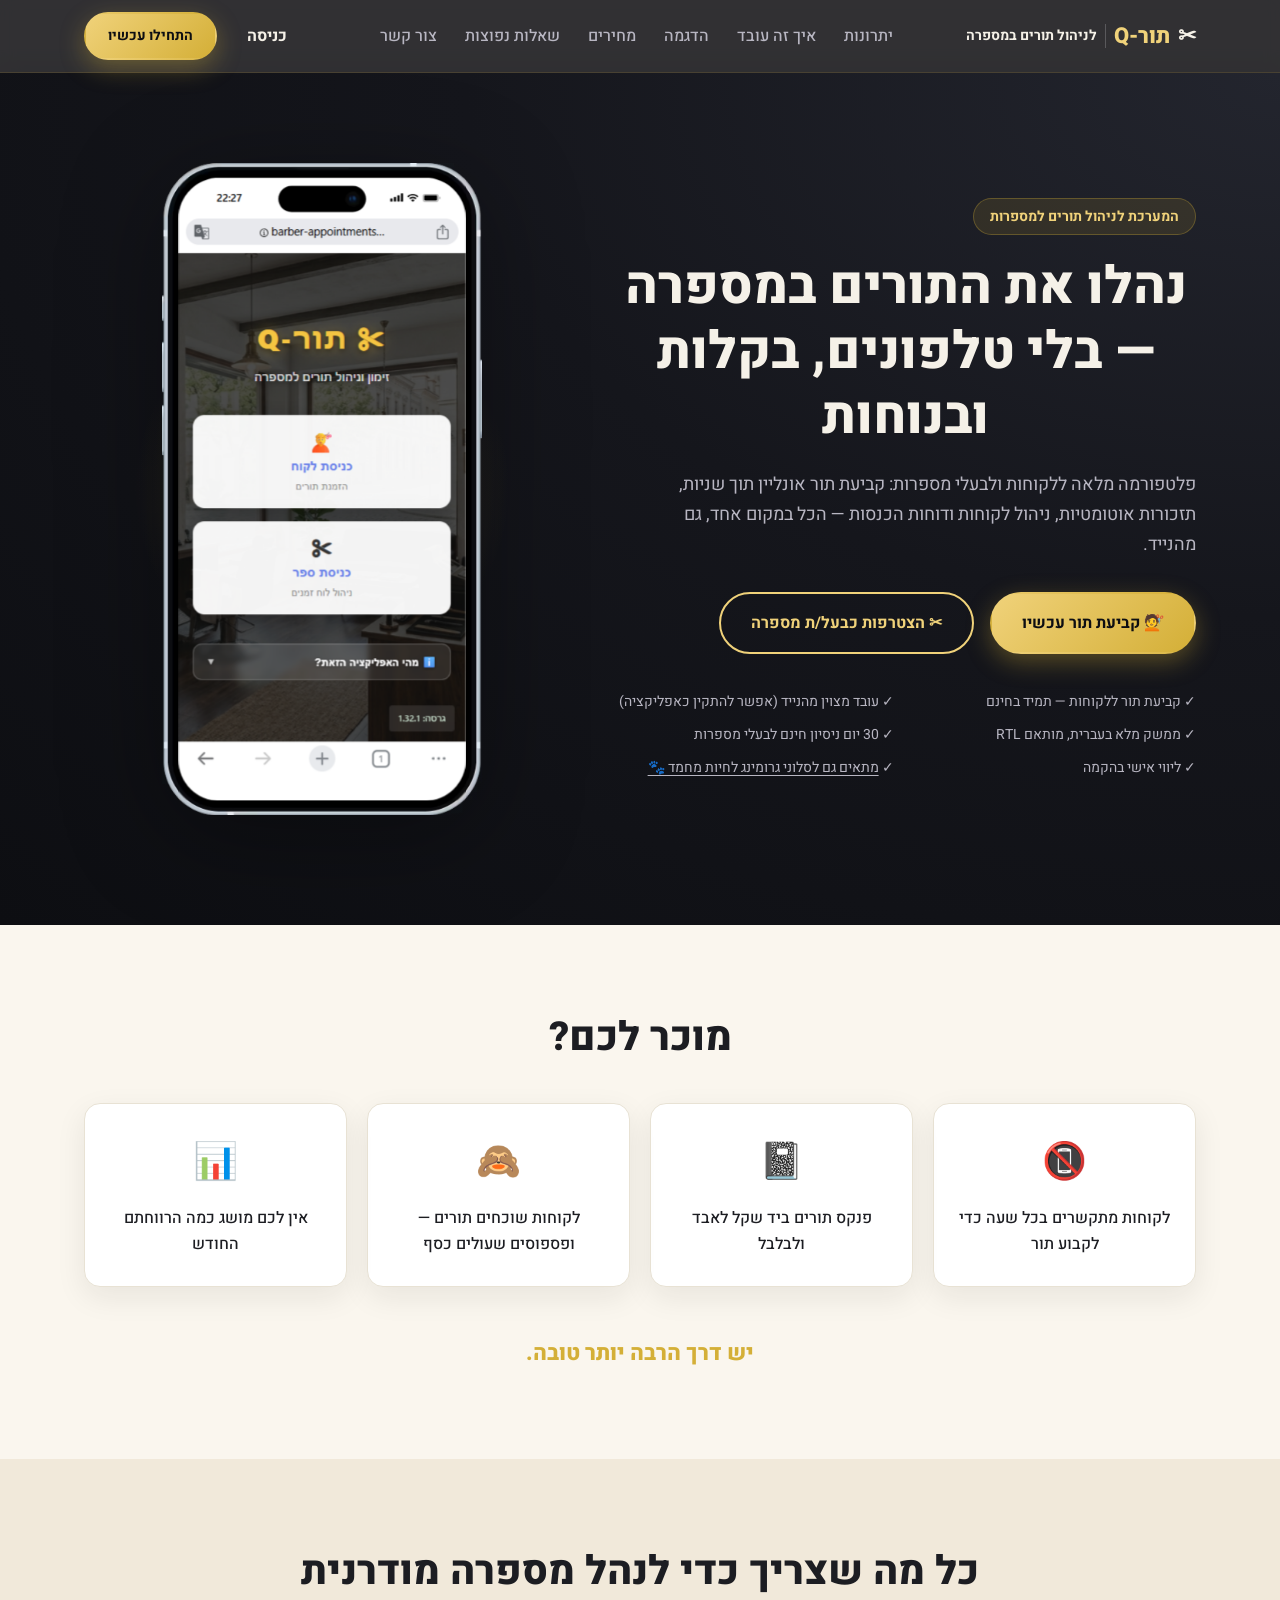
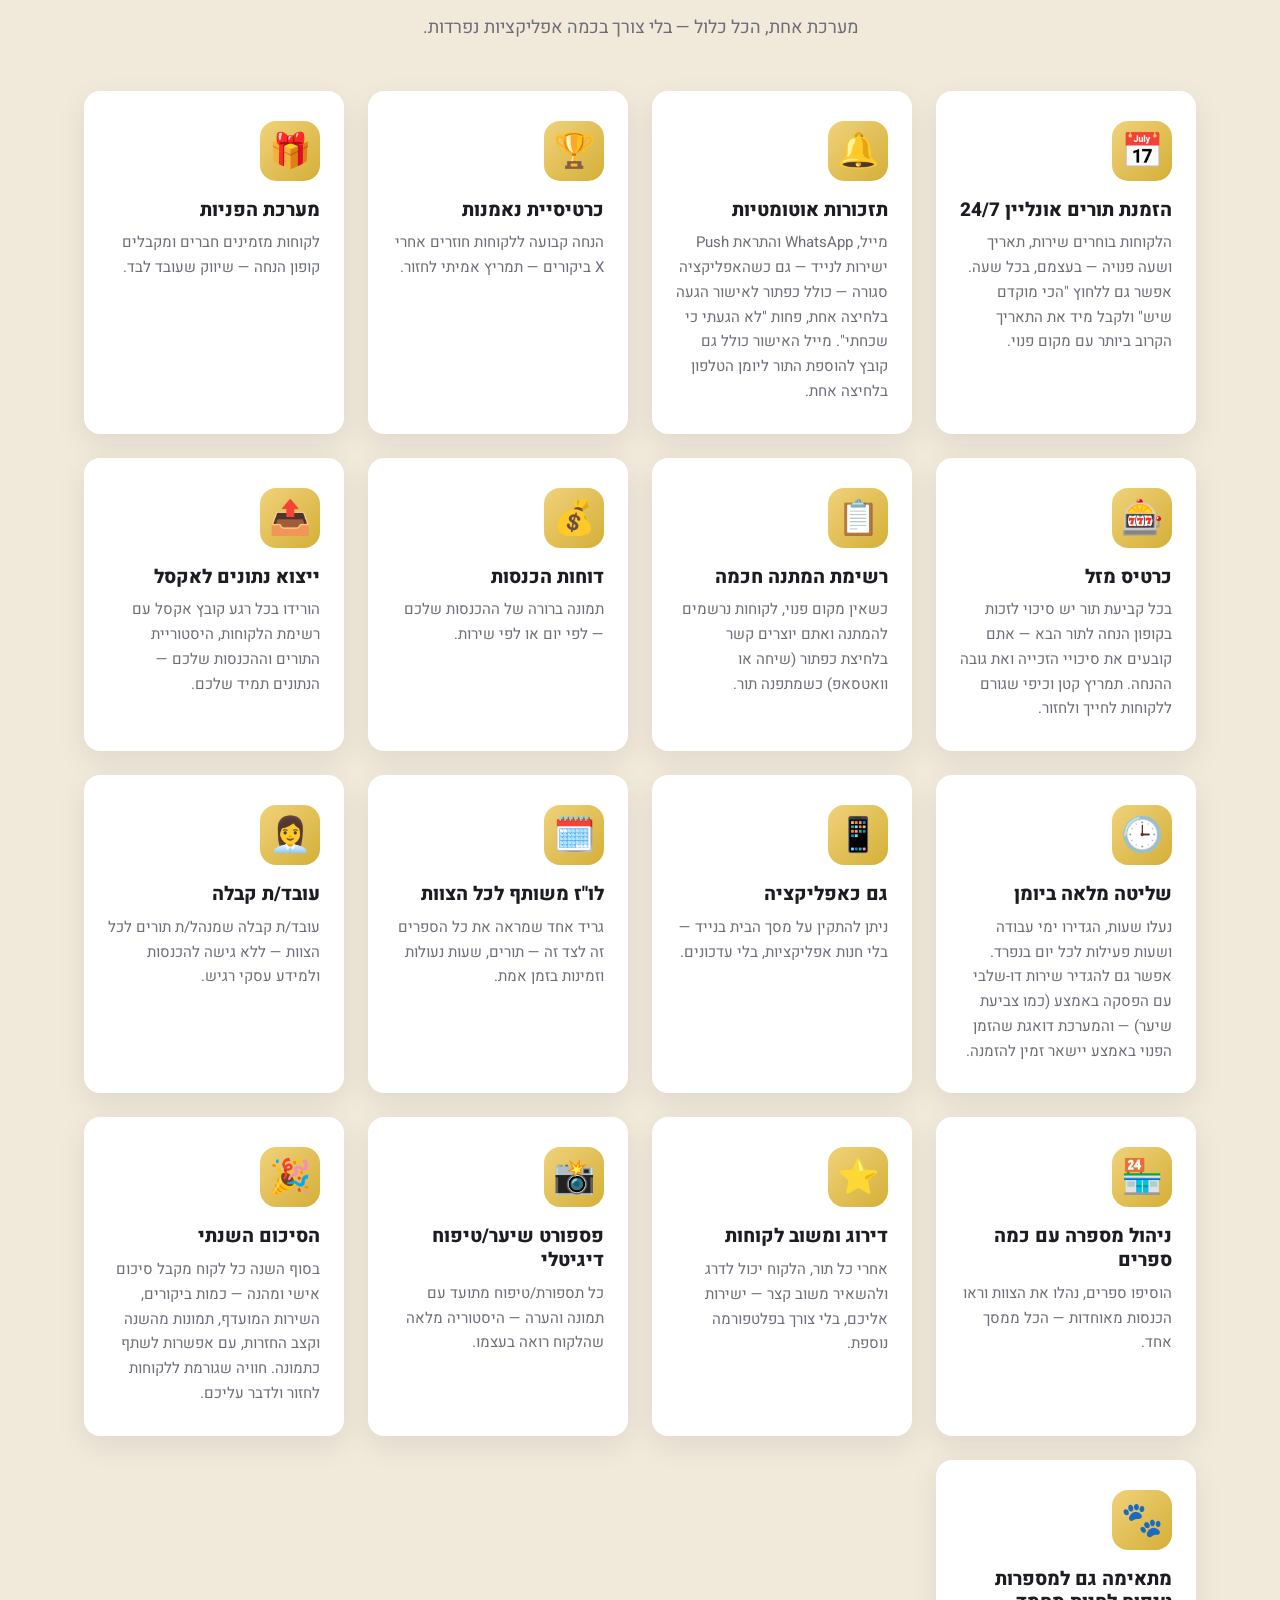
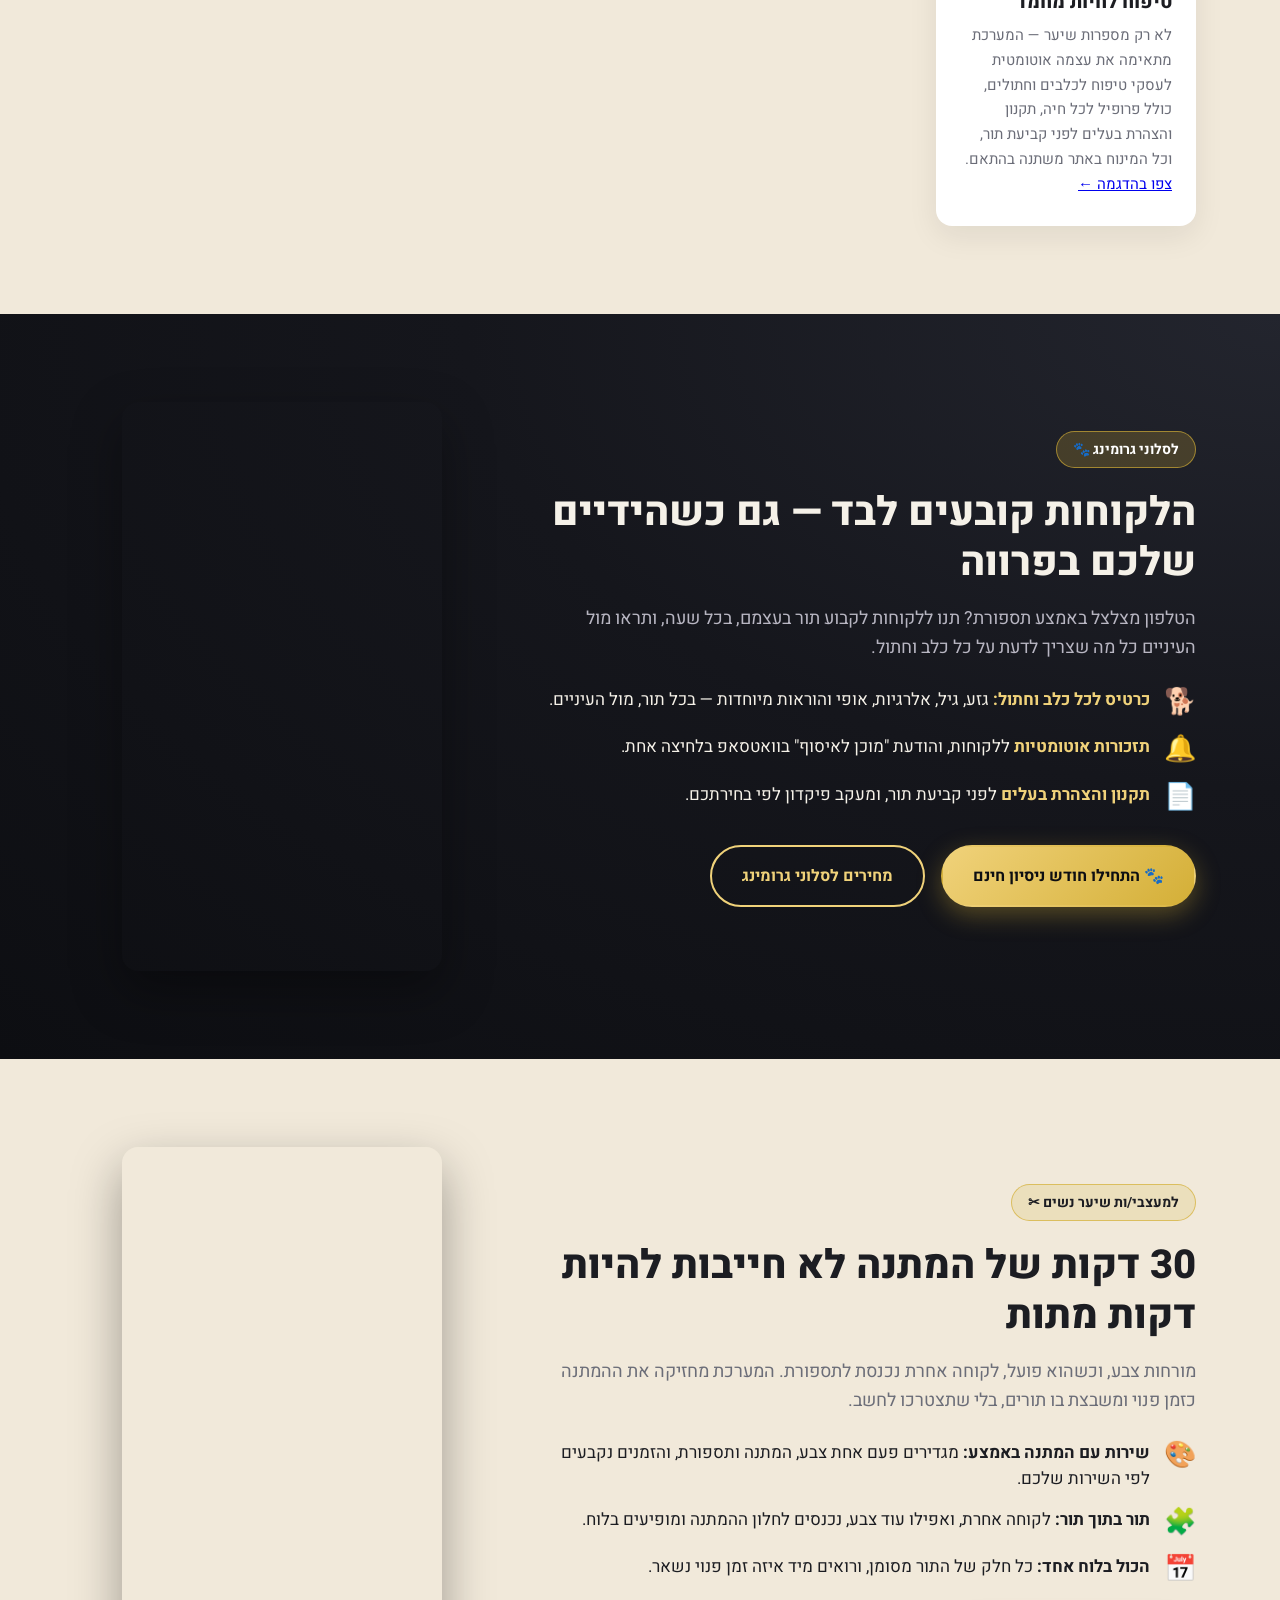
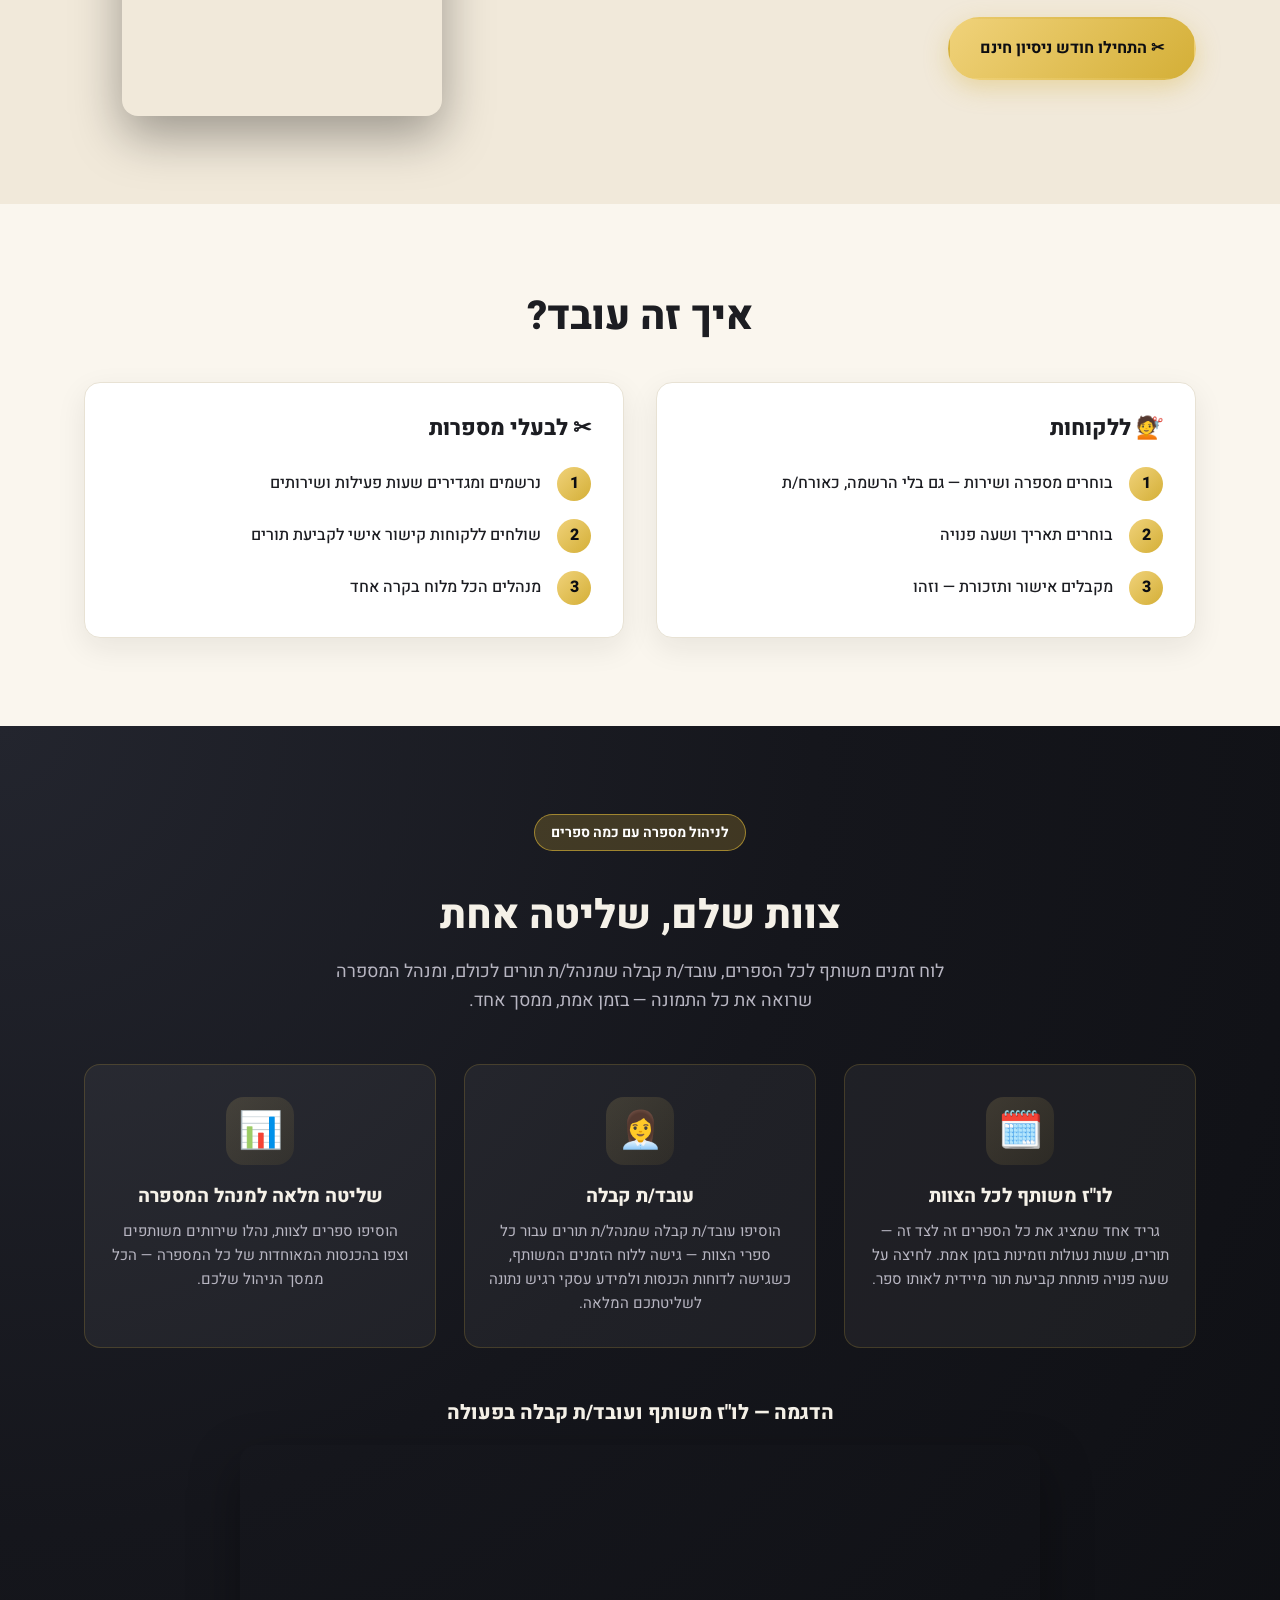
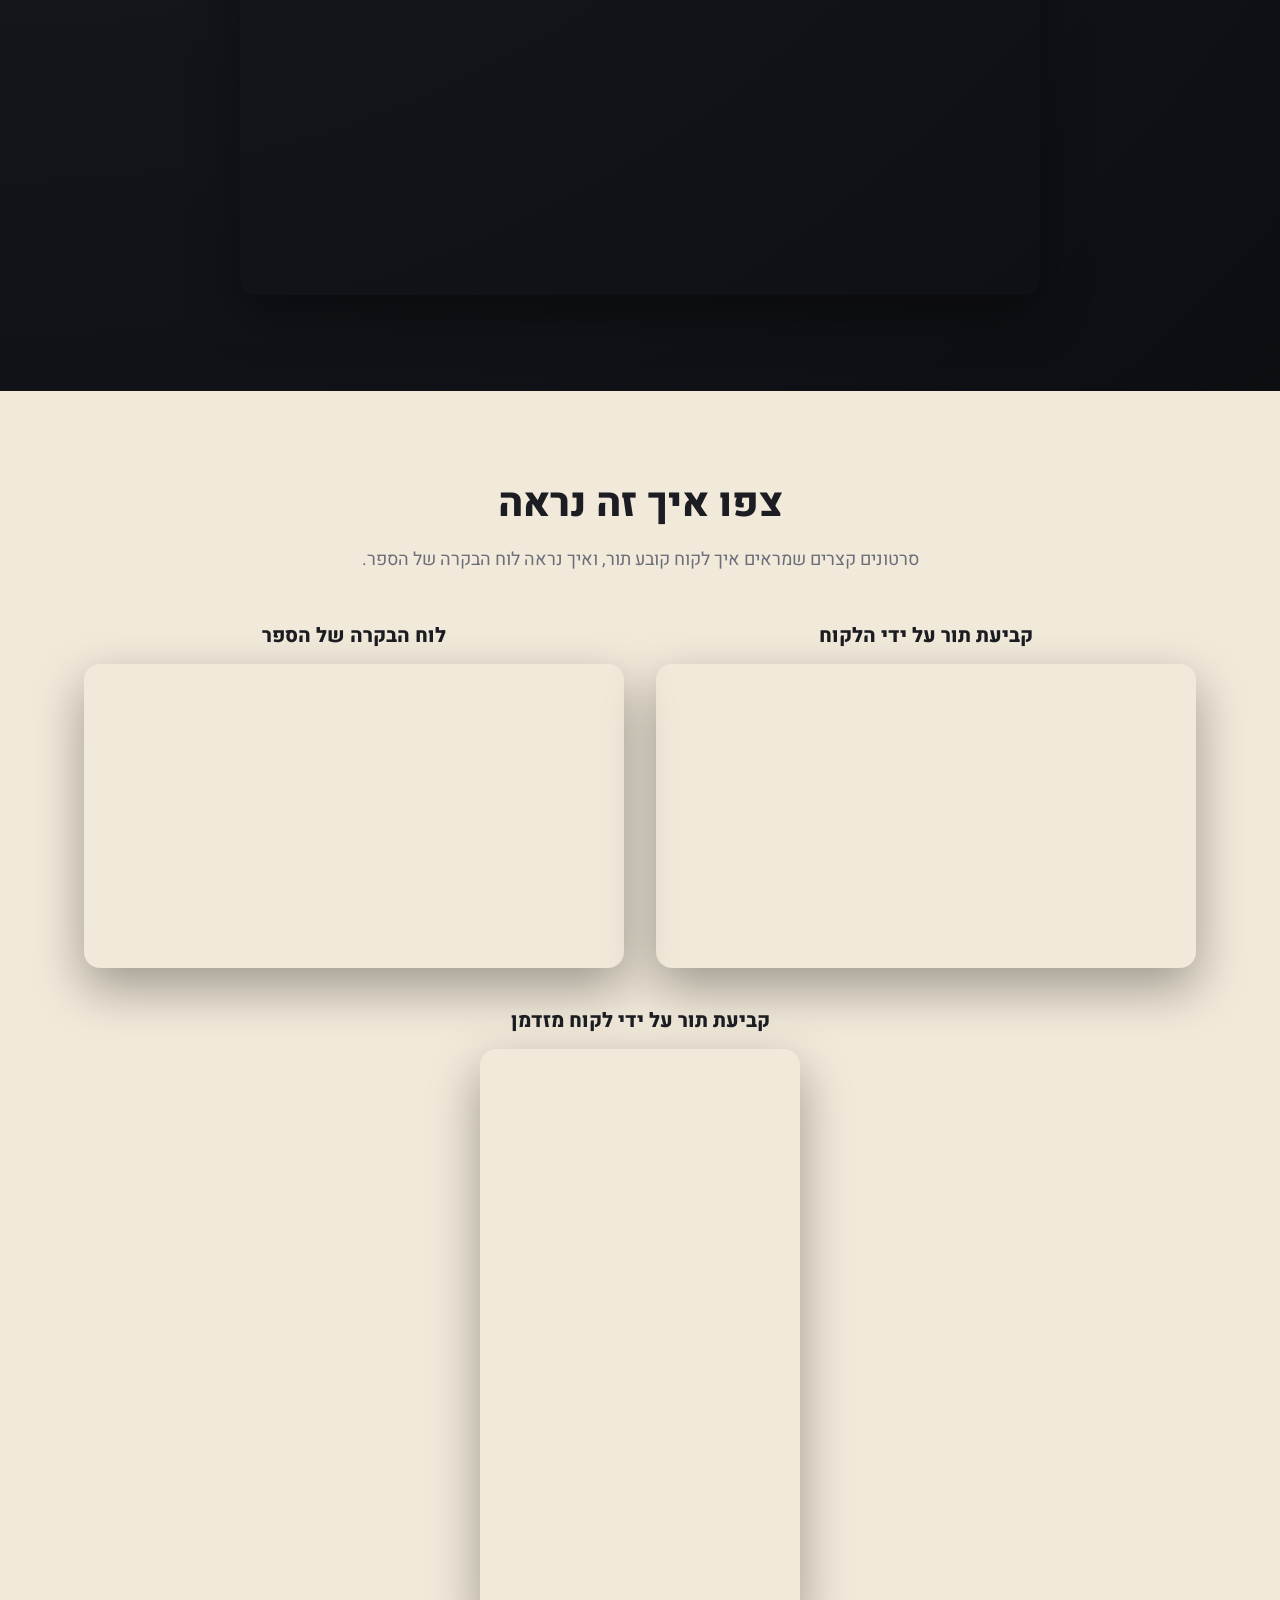
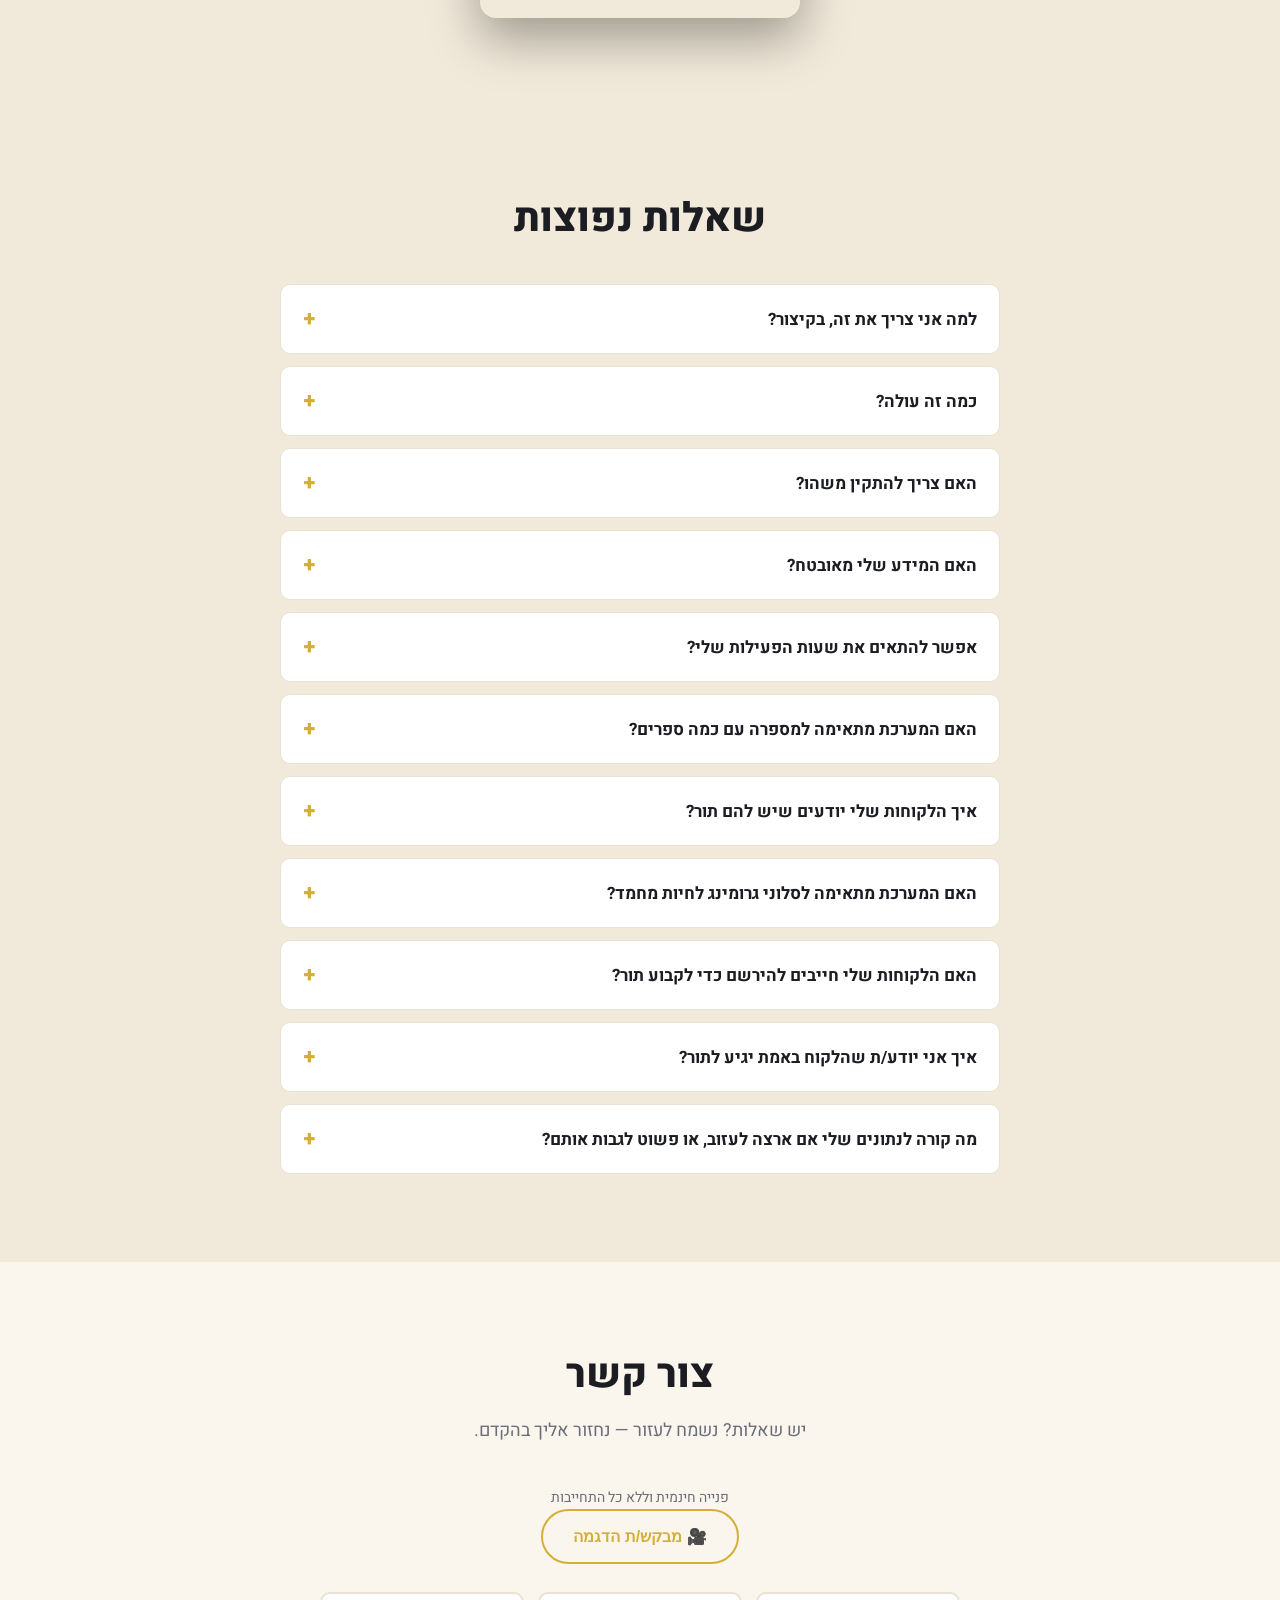
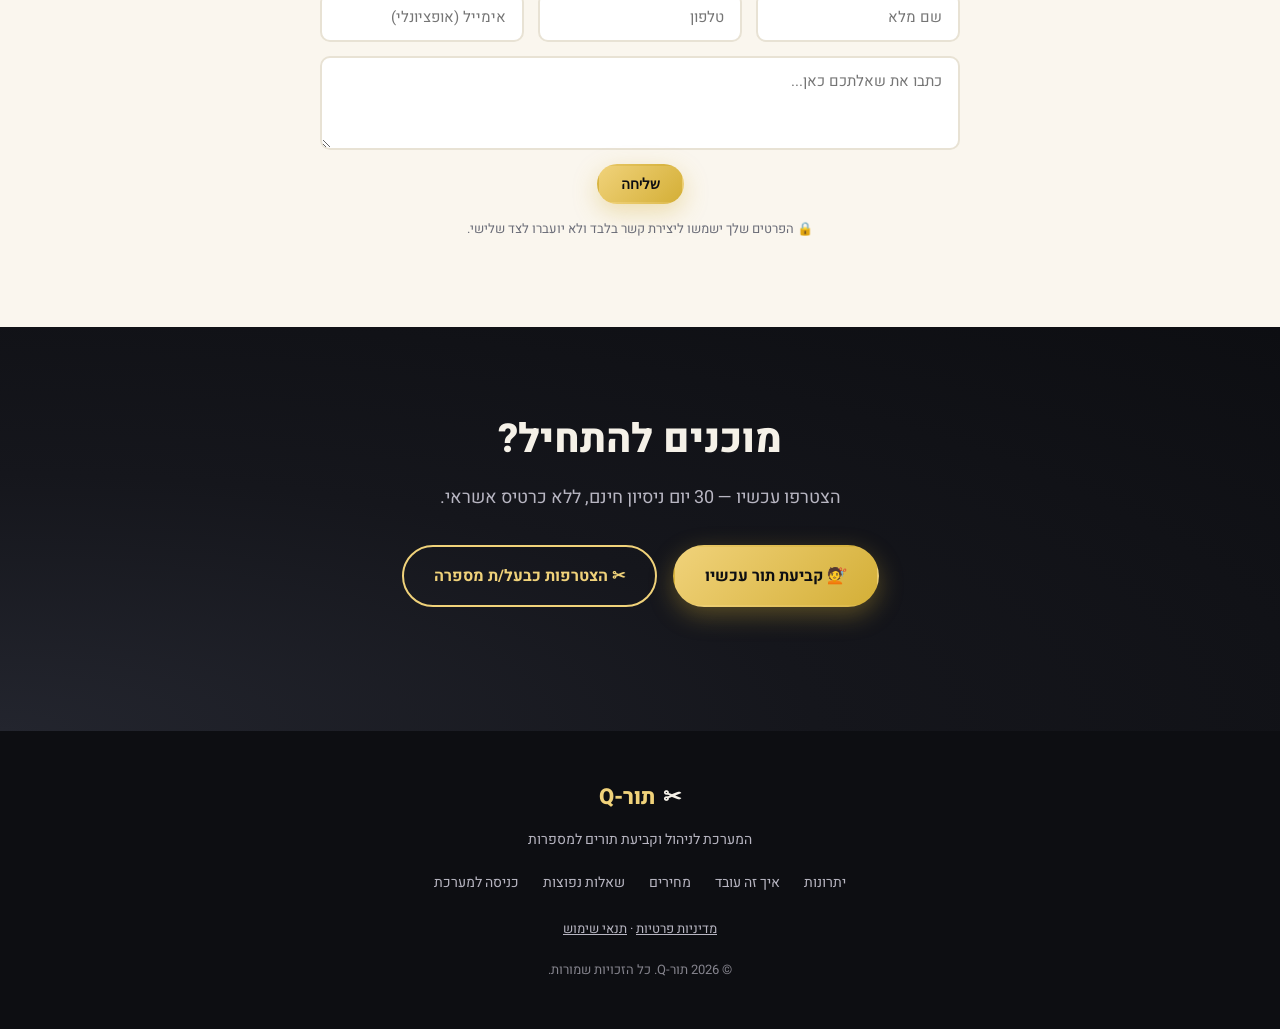
==== index.html @ 268cf4cf "Landing: add wait-time showcase section (color + wait + cut demo video); bump cache-bust to v19 Co-A" ====
<!DOCTYPE html>
<html lang="he" dir="rtl">
<head>
  <meta charset="UTF-8" />
  <!--
    Existing QR codes / referral links point to this domain with a `?barber=<id>`
    (and sometimes `&ref=<id>`) query string. If present, redirect straight to the
    app, preserving the query string, so those links keep working unchanged.
    Other visitors (incl. ad-campaign traffic with utm_* params) see the landing page.
  -->
  <script>
    (function () {
      var p = new URLSearchParams(window.location.search);
      if (p.has('barber') || p.has('shop')) {
        window.location.replace('https://barber-appointments-vimn.onrender.com' + window.location.search);
      }
    })();
  </script>
  <meta name="viewport" content="width=device-width, initial-scale=1.0" />
  <title>תור-Q – אפליקציה לקביעת וניהול תורים למספרה אונליין</title>
  <meta name="description" content="תוכנה לניהול תורים למספרה: הלקוחות קובעים תור אונליין, ובעלי מספרות מנהלים יומן, לקוחות, תזכורות, נאמנות והכנסות — הכל במקום אחד, גם מהנייד. 30 יום ניסיון חינם." />

  <!-- Open Graph -->
  <meta property="og:title" content="תור-Q – אפליקציה לקביעת וניהול תורים למספרה אונליין" />
  <meta property="og:description" content="לקוחות קובעים תור אונליין תוך שניות. בעלי מספרות מנהלים הכל מלוח בקרה אחד. 30 יום ניסיון חינם." />
  <meta property="og:type" content="website" />
  <meta property="og:locale" content="he_IL" />
  <meta property="og:url" content="https://barber-app.com/" />
  <!-- Explicit og:image so link previews (WhatsApp etc.) show the app icon —
       without this, crawlers fell back to an undocumented favicon-sniffing
       behavior that wasn't reliably picking up the relative-path icon links
       below, unlike the main app's own domain (which happens to also serve
       its icon at a root-absolute path). -->
  <meta property="og:image" content="https://barber-app.com/assets/apple-touch-icon.png" />
  <meta property="og:image:width" content="180" />
  <meta property="og:image:height" content="180" />
  <meta property="og:image:type" content="image/png" />

  <link rel="canonical" href="https://barber-app.com/" />
  <link rel="icon" type="image/svg+xml" href="assets/icon.svg" />
  <link rel="apple-touch-icon" href="assets/apple-touch-icon.png" />

  <link rel="preconnect" href="https://fonts.googleapis.com" />
  <link rel="preconnect" href="https://fonts.gstatic.com" crossorigin />
  <link href="https://fonts.googleapis.com/css2?family=Heebo:wght@400;500;700;800&display=swap" rel="stylesheet" />

  <link rel="stylesheet" href="css/styles.css?v=19" />
</head>
<body id="top">

  <!-- ===== Header / Nav ===== -->
  <header class="site-header">
    <div class="container header-inner">
      <a href="#top" class="logo">✂ <span>תור-<span dir="ltr">Q</span></span><span class="logo-tagline">לניהול תורים במספרה</span></a>

      <nav class="main-nav" id="mainNav">
        <a href="#features">יתרונות</a>
        <a href="#how-it-works">איך זה עובד</a>
        <a href="#video">הדגמה</a>
        <a href="pricing.html">מחירים</a>
        <a href="#faq">שאלות נפוצות</a>
        <a href="#contact">צור קשר</a>
      </nav>

      <div class="header-cta">
        <!-- TODO: update to barber-app.com once custom domain DNS is live -->
        <a href="https://barber-appointments-vimn.onrender.com" class="btn btn-ghost">כניסה</a>
        <a href="https://barber-appointments-vimn.onrender.com" class="btn btn-primary btn-small">התחילו עכשיו</a>
      </div>

      <button class="nav-toggle" id="navToggle" aria-label="תפריט">
        <span></span><span></span><span></span>
      </button>
    </div>
  </header>

  <!-- ===== Hero ===== -->
  <section class="hero">
    <div class="container hero-inner">
      <div class="hero-text reveal">
        <span class="eyebrow">המערכת לניהול תורים למספרות</span>
        <h1>נהלו את התורים במספרה — בלי טלפונים, בקלות ובנוחות</h1>
        <p class="hero-sub">
          פלטפורמה מלאה ללקוחות ולבעלי מספרות: קביעת תור אונליין תוך שניות,
          תזכורות אוטומטיות, ניהול לקוחות ודוחות הכנסות — הכל במקום אחד, גם מהנייד.
        </p>

        <div class="hero-actions">
          <a href="https://barber-appointments-vimn.onrender.com" class="btn btn-primary">💇 קביעת תור עכשיו</a>
          <a href="https://barber-appointments-vimn.onrender.com" class="btn btn-secondary">✂ הצטרפות כבעל/ת מספרה</a>
        </div>

        <ul class="trust-badges">
          <li>✓ קביעת תור ללקוחות — תמיד בחינם</li>
          <li>✓ עובד מצוין מהנייד (אפשר להתקין כאפליקציה)</li>
          <li>✓ ממשק מלא בעברית, מותאם RTL</li>
          <li>✓ 30 יום ניסיון חינם לבעלי מספרות</li>
          <li>✓ ליווי אישי בהקמה</li>
          <li>✓ <a href="#grooming">מתאים גם לסלוני גרומינג לחיות מחמד 🐾</a></li>
        </ul>
      </div>

      <div class="hero-visual reveal">
        <img src="assets/phone-screenshot.png?v=2" alt="מסך הבית של אפליקציית תור-Q בנייד" class="hero-phone-image" />
        <div class="hero-blob"></div>
      </div>
    </div>
  </section>

  <!-- ===== Problem ===== -->
  <section class="section problem">
    <div class="container">
      <h2 class="reveal">מוכר לכם?</h2>
      <div class="problem-grid">
        <div class="problem-card reveal">
          <span class="problem-icon">📵</span>
          <p>לקוחות מתקשרים בכל שעה כדי לקבוע תור</p>
        </div>
        <div class="problem-card reveal">
          <span class="problem-icon">📓</span>
          <p>פנקס תורים ביד שקל לאבד ולבלבל</p>
        </div>
        <div class="problem-card reveal">
          <span class="problem-icon">🙈</span>
          <p>לקוחות שוכחים תורים — ופספוסים שעולים כסף</p>
        </div>
        <div class="problem-card reveal">
          <span class="problem-icon">📊</span>
          <p>אין לכם מושג כמה הרווחתם החודש</p>
        </div>
      </div>
      <p class="problem-transition reveal">יש דרך הרבה יותר טובה.</p>
    </div>
  </section>

  <!-- ===== Features ===== -->
  <section class="section features" id="features">
    <div class="container">
      <h2 class="reveal">כל מה שצריך כדי לנהל מספרה מודרנית</h2>
      <p class="section-sub reveal">מערכת אחת, הכל כלול — בלי צורך בכמה אפליקציות נפרדות.</p>

      <div class="features-grid">
        <div class="feature-card reveal">
          <span class="feature-icon">📅</span>
          <h3>הזמנת תורים אונליין 24/7</h3>
          <p>הלקוחות בוחרים שירות, תאריך ושעה פנויה — בעצמם, בכל שעה. אפשר גם ללחוץ "הכי מוקדם שיש" ולקבל מיד את התאריך הקרוב ביותר עם מקום פנוי.</p>
        </div>
        <div class="feature-card reveal">
          <span class="feature-icon">🔔</span>
          <h3>תזכורות אוטומטיות</h3>
          <p>מייל, WhatsApp והתראת Push ישירות לנייד — גם כשהאפליקציה סגורה — כולל כפתור לאישור הגעה בלחיצה אחת, פחות "לא הגעתי כי שכחתי". מייל האישור כולל גם קובץ להוספת התור ליומן הטלפון בלחיצה אחת.</p>
        </div>
        <div class="feature-card reveal">
          <span class="feature-icon">🏆</span>
          <h3>כרטיסיית נאמנות</h3>
          <p>הנחה קבועה ללקוחות חוזרים אחרי X ביקורים — תמריץ אמיתי לחזור.</p>
        </div>
        <div class="feature-card reveal">
          <span class="feature-icon">🎁</span>
          <h3>מערכת הפניות</h3>
          <p>לקוחות מזמינים חברים ומקבלים קופון הנחה — שיווק שעובד לבד.</p>
        </div>
        <div class="feature-card reveal">
          <span class="feature-icon">🎰</span>
          <h3>כרטיס מזל</h3>
          <p>בכל קביעת תור יש סיכוי לזכות בקופון הנחה לתור הבא — אתם קובעים את סיכויי הזכייה ואת גובה ההנחה. תמריץ קטן וכיפי שגורם ללקוחות לחייך ולחזור.</p>
        </div>
        <div class="feature-card reveal">
          <span class="feature-icon">📋</span>
          <h3>רשימת המתנה חכמה</h3>
          <p>כשאין מקום פנוי, לקוחות נרשמים להמתנה ואתם יוצרים קשר בלחיצת כפתור (שיחה או וואטסאפ) כשמתפנה תור.</p>
        </div>
        <div class="feature-card reveal">
          <span class="feature-icon">💰</span>
          <h3>דוחות הכנסות</h3>
          <p>תמונה ברורה של ההכנסות שלכם — לפי יום או לפי שירות.</p>
        </div>
        <div class="feature-card reveal">
          <span class="feature-icon">📤</span>
          <h3>ייצוא נתונים לאקסל</h3>
          <p>הורידו בכל רגע קובץ אקסל עם רשימת הלקוחות, היסטוריית התורים וההכנסות שלכם — הנתונים תמיד שלכם.</p>
        </div>
        <div class="feature-card reveal">
          <span class="feature-icon">🕒</span>
          <h3>שליטה מלאה ביומן</h3>
          <p>נעלו שעות, הגדירו ימי עבודה ושעות פעילות לכל יום בנפרד. אפשר גם להגדיר שירות דו-שלבי עם הפסקה באמצע (כמו צביעת שיער) — והמערכת דואגת שהזמן הפנוי באמצע יישאר זמין להזמנה.</p>
        </div>
        <div class="feature-card reveal">
          <span class="feature-icon">📱</span>
          <h3>גם כאפליקציה</h3>
          <p>ניתן להתקין על מסך הבית בנייד — בלי חנות אפליקציות, בלי עדכונים.</p>
        </div>
        <div class="feature-card reveal">
          <span class="feature-icon">🗓️</span>
          <h3>לו"ז משותף לכל הצוות</h3>
          <p>גריד אחד שמראה את כל הספרים זה לצד זה — תורים, שעות נעולות וזמינות בזמן אמת.</p>
        </div>
        <div class="feature-card reveal">
          <span class="feature-icon">👩‍💼</span>
          <h3>עובד/ת קבלה</h3>
          <p>עובד/ת קבלה שמנהל/ת תורים לכל הצוות — ללא גישה להכנסות ולמידע עסקי רגיש.</p>
        </div>
        <div class="feature-card reveal">
          <span class="feature-icon">🏪</span>
          <h3>ניהול מספרה עם כמה ספרים</h3>
          <p>הוסיפו ספרים, נהלו את הצוות וראו הכנסות מאוחדות — הכל ממסך אחד.</p>
        </div>
        <div class="feature-card reveal">
          <span class="feature-icon">⭐</span>
          <h3>דירוג ומשוב לקוחות</h3>
          <p>אחרי כל תור, הלקוח יכול לדרג ולהשאיר משוב קצר — ישירות אליכם, בלי צורך בפלטפורמה נוספת.</p>
        </div>
        <div class="feature-card reveal">
          <span class="feature-icon">📸</span>
          <h3>פספורט שיער/טיפוח דיגיטלי</h3>
          <p>כל תספורת/טיפוח מתועד עם תמונה והערה — היסטוריה מלאה שהלקוח רואה בעצמו.</p>
        </div>
        <div class="feature-card reveal">
          <span class="feature-icon">🎉</span>
          <h3>הסיכום השנתי</h3>
          <p>בסוף השנה כל לקוח מקבל סיכום אישי ומהנה — כמות ביקורים, השירות המועדף, תמונות מהשנה וקצב החזרות, עם אפשרות לשתף כתמונה. חוויה שגורמת ללקוחות לחזור ולדבר עליכם.</p>
        </div>
        <div class="feature-card reveal">
          <span class="feature-icon">🐾</span>
          <h3>מתאימה גם למספרות טיפוח לחיות מחמד</h3>
          <p>לא רק מספרות שיער — המערכת מתאימה את עצמה אוטומטית לעסקי טיפוח לכלבים וחתולים, כולל פרופיל לכל חיה, תקנון והצהרת בעלים לפני קביעת תור, וכל המינוח באתר משתנה בהתאם. <a href="#grooming">צפו בהדגמה ←</a></p>
        </div>
      </div>
    </div>
  </section>

  <!-- ===== Pet-grooming showcase ===== -->
  <section class="section grooming" id="grooming">
    <div class="container grooming-inner">
      <div class="grooming-text reveal">
        <span class="eyebrow">לסלוני גרומינג 🐾</span>
        <h2>הלקוחות קובעים לבד — גם כשהידיים שלכם בפרווה</h2>
        <p class="grooming-sub">
          הטלפון מצלצל באמצע תספורת? תנו ללקוחות לקבוע תור בעצמם, בכל שעה,
          ותראו מול העיניים כל מה שצריך לדעת על כל כלב וחתול.
        </p>
        <ul class="grooming-points">
          <li><span class="gp-icon">🐕</span><span><strong>כרטיס לכל כלב וחתול:</strong> גזע, גיל, אלרגיות, אופי והוראות מיוחדות — בכל תור, מול העיניים.</span></li>
          <li><span class="gp-icon">🔔</span><span><strong>תזכורות אוטומטיות</strong> ללקוחות, והודעת "מוכן לאיסוף" בוואטסאפ בלחיצה אחת.</span></li>
          <li><span class="gp-icon">📄</span><span><strong>תקנון והצהרת בעלים</strong> לפני קביעת תור, ומעקב פיקדון לפי בחירתכם.</span></li>
        </ul>
        <div class="hero-actions">
          <a href="https://barber-appointments-vimn.onrender.com" class="btn btn-primary">🐾 התחילו חודש ניסיון חינם</a>
          <a href="pricing.html?tab=grooming" class="btn btn-secondary">מחירים לסלוני גרומינג</a>
        </div>
      </div>
      <div class="grooming-video reveal">
        <div class="video-frame video-frame-portrait">
          <iframe src="https://www.youtube-nocookie.com/embed/whDzyOyhiao?rel=0" title="תור-Q לסלוני גרומינג — הדגמה"
                  allow="accelerometer; autoplay; clipboard-write; encrypted-media; gyroscope; picture-in-picture"
                  allowfullscreen loading="lazy"></iframe>
        </div>
      </div>
    </div>
  </section>

  <!-- ===== Wait-time showcase (compound service) ===== -->
  <section class="section wait-time" id="wait-time">
    <div class="container wait-time-inner">
      <div class="wait-time-text reveal">
        <span class="eyebrow">למעצבי/ות שיער נשים ✂</span>
        <h2>30 דקות של המתנה לא חייבות להיות דקות מתות</h2>
        <p class="wait-time-sub">
          מורחות צבע, וכשהוא פועל, לקוחה אחרת נכנסת לתספורת.
          המערכת מחזיקה את ההמתנה כזמן פנוי ומשבצת בו תורים, בלי שתצטרכו לחשב.
        </p>
        <ul class="wait-time-points">
          <li><span class="wt-icon">🎨</span><span><strong>שירות עם המתנה באמצע:</strong> מגדירים פעם אחת צבע, המתנה ותספורת, והזמנים נקבעים לפי השירות שלכם.</span></li>
          <li><span class="wt-icon">🧩</span><span><strong>תור בתוך תור:</strong> לקוחה אחרת, ואפילו עוד צבע, נכנסים לחלון ההמתנה ומופיעים בלוח.</span></li>
          <li><span class="wt-icon">📅</span><span><strong>הכול בלוח אחד:</strong> כל חלק של התור מסומן, ורואים מיד איזה זמן פנוי נשאר.</span></li>
        </ul>
        <div class="hero-actions">
          <a href="https://barber-appointments-vimn.onrender.com" class="btn btn-primary">✂ התחילו חודש ניסיון חינם</a>
        </div>
      </div>
      <div class="wait-time-video reveal">
        <div class="video-frame video-frame-portrait">
          <iframe src="https://www.youtube-nocookie.com/embed/f4ugQa_PELE?rel=0" title="צבע ותספורת: ניצול זמן ההמתנה"
                  allow="accelerometer; autoplay; clipboard-write; encrypted-media; gyroscope; picture-in-picture"
                  allowfullscreen loading="lazy"></iframe>
        </div>
      </div>
    </div>
  </section>

  <!-- ===== How it works ===== -->
  <section class="section how-it-works" id="how-it-works">
    <div class="container">
      <h2 class="reveal">איך זה עובד?</h2>

      <div class="hiw-grid">
        <div class="hiw-col reveal">
          <h3>💇 ללקוחות</h3>
          <ol>
            <li><span>1</span>בוחרים מספרה ושירות — גם בלי הרשמה, כאורח/ת</li>
            <li><span>2</span>בוחרים תאריך ושעה פנויה</li>
            <li><span>3</span>מקבלים אישור ותזכורת — וזהו</li>
          </ol>
        </div>
        <div class="hiw-col reveal">
          <h3>✂ לבעלי מספרות</h3>
          <ol>
            <li><span>1</span>נרשמים ומגדירים שעות פעילות ושירותים</li>
            <li><span>2</span>שולחים ללקוחות קישור אישי לקביעת תורים</li>
            <li><span>3</span>מנהלים הכל מלוח בקרה אחד</li>
          </ol>
        </div>
      </div>
    </div>
  </section>

  <!-- ===== Multi-barber shop ===== -->
  <section class="section multi-barber" id="multi-barber">
    <div class="container">
      <div class="multi-barber-eyebrow">
        <span class="eyebrow">לניהול מספרה עם כמה ספרים</span>
      </div>
      <h2 class="reveal">צוות שלם, שליטה אחת</h2>
      <p class="section-sub reveal">לוח זמנים משותף לכל הספרים, עובד/ת קבלה שמנהל/ת תורים לכולם, ומנהל המספרה שרואה את כל התמונה — בזמן אמת, ממסך אחד.</p>

      <div class="mb-pillars">
        <div class="mb-pillar reveal">
          <div class="mb-pillar-icon">🗓️</div>
          <h3>לו"ז משותף לכל הצוות</h3>
          <p>גריד אחד שמציג את כל הספרים זה לצד זה — תורים, שעות נעולות וזמינות בזמן אמת. לחיצה על שעה פנויה פותחת קביעת תור מיידית לאותו ספר.</p>
        </div>
        <div class="mb-pillar reveal">
          <div class="mb-pillar-icon">👩‍💼</div>
          <h3>עובד/ת קבלה</h3>
          <p>הוסיפו עובד/ת קבלה שמנהל/ת תורים עבור כל ספרי הצוות — גישה ללוח הזמנים המשותף, כשגישה לדוחות הכנסות ולמידע עסקי רגיש נתונה לשליטתכם המלאה.</p>
        </div>
        <div class="mb-pillar reveal">
          <div class="mb-pillar-icon">📊</div>
          <h3>שליטה מלאה למנהל המספרה</h3>
          <p>הוסיפו ספרים לצוות, נהלו שירותים משותפים וצפו בהכנסות המאוחדות של כל המספרה — הכל ממסך הניהול שלכם.</p>
        </div>
      </div>

      <div class="mb-video-wrap reveal">
        <p class="mb-video-label">הדגמה — לו"ז משותף ועובד/ת קבלה בפעולה</p>
        <div class="video-frame">
          <iframe src="https://www.youtube-nocookie.com/embed/3g6ruAFirb8?rel=0" title='הדגמה — לו"ז משותף ועובד/ת קבלה בפעולה'
                  allow="accelerometer; autoplay; clipboard-write; encrypted-media; gyroscope; picture-in-picture"
                  allowfullscreen></iframe>
        </div>
      </div>
    </div>
  </section>

  <!-- ===== Video showcase ===== -->
  <section class="section video-section" id="video">
    <div class="container">
      <h2 class="reveal">צפו איך זה נראה</h2>
      <p class="section-sub reveal">סרטונים קצרים שמראים איך לקוח קובע תור, ואיך נראה לוח הבקרה של הספר.</p>

      <div class="video-grid reveal">
        <div class="video-card">
          <h3 class="video-card-title">קביעת תור על ידי הלקוח</h3>
          <div class="video-frame">
            <iframe src="https://www.youtube-nocookie.com/embed/_z2XRD13_ms?rel=0" title="קביעת תור על ידי הלקוח"
                    allow="accelerometer; autoplay; clipboard-write; encrypted-media; gyroscope; picture-in-picture"
                    allowfullscreen></iframe>
          </div>
        </div>
        <div class="video-card">
          <h3 class="video-card-title">לוח הבקרה של הספר</h3>
          <div class="video-frame">
            <iframe src="https://www.youtube-nocookie.com/embed/bHebCsenWn4?rel=0" title="לוח הבקרה של הספר"
                    allow="accelerometer; autoplay; clipboard-write; encrypted-media; gyroscope; picture-in-picture"
                    allowfullscreen></iframe>
          </div>
        </div>
        <div class="video-card video-card-full" id="video-guest">
          <h3 class="video-card-title">קביעת תור על ידי לקוח מזדמן</h3>
          <div class="video-frame video-frame-portrait">
            <iframe src="https://www.youtube-nocookie.com/embed/vnogUOVkHoA?rel=0" title="קביעת תור על ידי לקוח מזדמן"
                    allow="accelerometer; autoplay; clipboard-write; encrypted-media; gyroscope; picture-in-picture"
                    allowfullscreen></iframe>
          </div>
        </div>
      </div>
    </div>
  </section>

  <!-- ===== Testimonials =====
  Hidden until we have real customer reviews — placeholder quotes look unprofessional live.
  <section class="section testimonials">
    <div class="container">
      <h2 class="reveal">מה אומרים עלינו</h2>
      <div class="testimonials-grid">
        <div class="testimonial-card reveal">
          <p class="stars">★★★★★</p>
          <p class="quote">"הלקוחות שלי קובעים תורים לבד גם בלילה, וכמעט אין יותר 'לא הגעתי'. חסך לי שעות בטלפון כל שבוע."</p>
          <p class="author">— שם הלקוח, שם המספרה</p>
        </div>
        <div class="testimonial-card reveal">
          <p class="stars">★★★★★</p>
          <p class="quote">"הקמתי את זה בעצמי תוך כמה דקות, וכרטיסיית הנאמנות גרמה ללקוחות לחזור אליי יותר."</p>
          <p class="author">— שם הלקוח, שם המספרה</p>
        </div>
        <div class="testimonial-card reveal">
          <p class="stars">★★★★★</p>
          <p class="quote">"הכל בעברית, נוח, ועובד מצוין מהנייד. בדיוק מה שחיפשתי."</p>
          <p class="author">— שם הלקוח, שם המספרה</p>
        </div>
      </div>
    </div>
  </section>
  -->

  <!-- ===== FAQ ===== -->
  <section class="section faq" id="faq">
    <div class="container">
      <h2 class="reveal">שאלות נפוצות</h2>

      <div class="faq-list">
        <div class="faq-item reveal">
          <button class="faq-question">
            למה אני צריך את זה, בקיצור?
            <span class="faq-icon">+</span>
          </button>
          <div class="faq-answer">
            <p>ביטולים ברגע האחרון ולקוחות שלא מגיעים עולים לכם כסף וזמן שלא חוזרים. <a href="why.html">קראו את הסיכום הקצר</a> על איך תור-Q עוצרת בדיוק את זה.</p>
          </div>
        </div>
        <div class="faq-item reveal">
          <button class="faq-question">
            כמה זה עולה?
            <span class="faq-icon">+</span>
          </button>
          <div class="faq-answer">
            <p>ללקוחות, קביעת תור היא תמיד בחינם לחלוטין.</p>
            <p>לבעלי מספרות, ניתן להתחיל בתקופת ניסיון חינם של 30 יום, ללא התחייבות וללא צורך בכרטיס אשראי. לאחר מכן ניתן לבחור בין תוכנית בייסיק, פלוס ופרו, בהתאם לצרכי המספרה — <a href="pricing.html">לצפייה בתמחור המלא</a>.</p>
          </div>
        </div>
        <div class="faq-item reveal">
          <button class="faq-question">
            האם צריך להתקין משהו?
            <span class="faq-icon">+</span>
          </button>
          <div class="faq-answer">
            <p>לא. המערכת פועלת בדפדפן, וניתן גם להוסיף אותה למסך הבית בנייד כמו אפליקציה רגילה.</p>
          </div>
        </div>
        <div class="faq-item reveal">
          <button class="faq-question">
            האם המידע שלי מאובטח?
            <span class="faq-icon">+</span>
          </button>
          <div class="faq-answer">
            <p>כן — כל המידע מאוחסן בצורה מאובטחת, וההתחברות למערכת מוצפנת.</p>
          </div>
        </div>
        <div class="faq-item reveal">
          <button class="faq-question">
            אפשר להתאים את שעות הפעילות שלי?
            <span class="faq-icon">+</span>
          </button>
          <div class="faq-answer">
            <p>בהחלט — לכל יום בשבוע אפשר להגדיר שעות עבודה משלו, כולל ימים סגורים והפסקות.</p>
          </div>
        </div>
        <div class="faq-item reveal">
          <button class="faq-question">
            האם המערכת מתאימה למספרה עם כמה ספרים?
            <span class="faq-icon">+</span>
          </button>
          <div class="faq-answer">
            <p>כן. ניתן לנהל מספרה עם מספר ספרים תחת גג אחד: לוח זמנים משותף שמציג את כל הצוות בגריד אחד, עובד/ת קבלה שקובע/ת תורים לכל הספרים, ומנהל המספרה שרואה הכנסות מאוחדות.</p>
          </div>
        </div>
        <div class="faq-item reveal">
          <button class="faq-question">
            איך הלקוחות שלי יודעים שיש להם תור?
            <span class="faq-icon">+</span>
          </button>
          <div class="faq-answer">
            <p>הם מקבלים אישור מיידי, ותזכורת אוטומטית לפני התור — במייל ו/או בוואטסאפ ו/או בפוש, בהתאם לתוכנית. בנוסף, אישור הזמנת התור כולל גם קישור לשמירה ישירה ביומן שלהם.</p>
          </div>
        </div>
        <div class="faq-item reveal">
          <button class="faq-question">
            האם המערכת מתאימה לסלוני גרומינג לחיות מחמד?
            <span class="faq-icon">+</span>
          </button>
          <div class="faq-answer">
            <p>כן — המערכת מתאימה גם לסלוני גרומינג. ניתן לנהל יומן, לקבל הזמנות תורים אונליין, לשלוח תזכורות אוטומטיות ולנהל לקוחות בדיוק כמו במספרה. <a href="pricing.html?tab=grooming">לצפייה בתמחור לגרומינג</a>. <a href="#grooming">צפו בהדגמה</a>.</p>
          </div>
        </div>
        <div class="faq-item reveal">
          <button class="faq-question">
            האם הלקוחות שלי חייבים להירשם כדי לקבוע תור?
            <span class="faq-icon">+</span>
          </button>
          <div class="faq-answer">
            <p>לא. אפשר לקבוע תור גם כאורח/ת, ללא הרשמה כלל — כדי לצמצם כל חיכוך שיכול לגרום ללקוח לוותר על קביעת התור. <a href="#video-guest">צפו בהדגמה</a>.</p>
          </div>
        </div>
        <div class="faq-item reveal">
          <button class="faq-question">
            איך אני יודע/ת שהלקוח באמת יגיע לתור?
            <span class="faq-icon">+</span>
          </button>
          <div class="faq-answer">
            <p>בתזכורת שהלקוח מקבל לפני התור יש כפתור לאישור הגעה בלחיצה אחת — כך שאתם יודעים מראש מי מתכוון להגיע, ופחות מופתעים מ"לא הגעתי". בנוסף, ניתן להפעיל דרישת פיקדון מראש (בתיאום טלפוני מולכם) כאמצעי הרתעה נוסף מפני אי-הגעה — לפי שיקול דעתכם.</p>
          </div>
        </div>
        <div class="faq-item reveal">
          <button class="faq-question">
            מה קורה לנתונים שלי אם ארצה לעזוב, או פשוט לגבות אותם?
            <span class="faq-icon">+</span>
          </button>
          <div class="faq-answer">
            <p>הנתונים תמיד שלכם. בכל רגע אפשר להוריד קובץ אקסל עם רשימת הלקוחות, היסטוריית התורים וההכנסות — בלי תלות בנו.</p>
          </div>
        </div>
      </div>
    </div>
  </section>

  <!-- ===== Contact ===== -->
  <section class="section contact-section" id="contact">
    <div class="container">
      <h2 class="reveal">צור קשר</h2>
      <p class="section-sub reveal">יש שאלות? נשמח לעזור — נחזור אליך בהקדם.</p>
      <p class="contact-no-commit reveal">פנייה חינמית וללא כל התחייבות</p>

      <div class="demo-request-row reveal">
        <button type="button" id="requestDemoBtn" class="btn btn-secondary">🎥 מבקש/ת הדגמה</button>
      </div>

      <form action="https://api.web3forms.com/submit" method="POST" class="contact-form reveal" id="contactForm">
        <input type="hidden" name="access_key" value="8c20c6de-e07a-4065-bd7f-9c286a6631a5" />
        <input type="hidden" name="subject" id="contactSubject" value="פנייה חדשה מדף הנחיתה של ‫תור-Q‬" />
        <input type="hidden" name="from_name" value="תור-Q Contact Form" />
        <input type="checkbox" name="botcheck" style="display:none;" />

        <div class="form-row form-row-triple">
          <div class="form-group">
            <input type="text" id="contactName" name="name" required aria-label="שם מלא" placeholder="שם מלא" />
          </div>
          <div class="form-group">
            <input type="tel" id="contactPhone" name="phone" required aria-label="טלפון" placeholder="טלפון" />
          </div>
          <div class="form-group">
            <input type="email" id="contactEmail" name="email" aria-label="אימייל (אופציונלי)" placeholder="אימייל (אופציונלי)" />
          </div>
        </div>

        <div class="form-group">
          <textarea id="contactMessage" name="message" rows="3" required aria-label="הודעה" placeholder="כתבו את שאלתכם כאן..."></textarea>
        </div>

        <button type="submit" class="btn btn-primary btn-small" id="contactSubmitBtn">שליחה</button>
        <p class="form-privacy">🔒 הפרטים שלך ישמשו ליצירת קשר בלבד ולא יועברו לצד שלישי.</p>

        <p id="formSuccess" class="form-result form-success" style="display:none;">✓ תודה! ההודעה נשלחה בהצלחה. נחזור אליך בהקדם.</p>
        <p id="formError" class="form-result form-error" style="display:none;">שגיאה בשליחה. אנא נסה שנית.</p>
      </form>
    </div>
  </section>

  <!-- ===== Final CTA ===== -->
  <section class="section final-cta">
    <div class="container final-cta-inner reveal">
      <h2>מוכנים להתחיל?</h2>
      <p>הצטרפו עכשיו — 30 יום ניסיון חינם, ללא כרטיס אשראי.</p>
      <div class="hero-actions">
        <a href="https://barber-appointments-vimn.onrender.com" class="btn btn-primary">💇 קביעת תור עכשיו</a>
        <a href="https://barber-appointments-vimn.onrender.com" class="btn btn-secondary">✂ הצטרפות כבעל/ת מספרה</a>
      </div>
    </div>
  </section>

  <!-- ===== Footer ===== -->
  <footer class="site-footer">
    <div class="container footer-inner">
      <a href="#top" class="logo">✂ <span>תור-<span dir="ltr">Q</span></span></a>
      <p class="footer-tagline">המערכת לניהול וקביעת תורים למספרות</p>
      <nav class="footer-nav">
        <a href="#features">יתרונות</a>
        <a href="#how-it-works">איך זה עובד</a>
        <a href="pricing.html">מחירים</a>
        <a href="#faq">שאלות נפוצות</a>
        <a href="https://barber-appointments-vimn.onrender.com">כניסה למערכת</a>
      </nav>
      <p class="footer-legal-nav"><a href="privacy.html">מדיניות פרטיות</a> · <a href="terms.html">תנאי שימוש</a></p>
      <p class="footer-copy">© <span id="year"></span> תור-<span dir="ltr">Q</span>. כל הזכויות שמורות.</p>
    </div>
  </footer>

  <script src="js/main.js?v=19"></script>
  <!-- Cloudflare Web Analytics --><script type='module' src='https://static.cloudflareinsights.com/beacon.min.js' data-cf-beacon='{"token": "23ca78c6d6564e929dbc2f4ade2c9320"}'></script><!-- End Cloudflare Web Analytics -->
</body>
</html>
---- css/styles.css ----
/* ============================================
   תור-Q — Landing Page Styles
   Premium barbershop aesthetic: charcoal + gold
   ============================================ */

:root {
  --bg-dark: #15161c;
  --bg-darker: #0d0e12;
  --gold: #d4af37;
  --gold-light: #f0d27a;
  --cream: #faf6ee;
  --cream-deep: #f1e9da;
  --text-dark: #1c1d22;
  --text-muted: #6b6d78;
  --text-on-dark: #f5f1e8;
  --text-on-dark-muted: #b8b6c2;
  --border-light: #e8e2d4;
  --radius: 16px;
  --radius-sm: 10px;
  --shadow-soft: 0 10px 30px rgba(20, 20, 30, 0.08);
  --shadow-strong: 0 20px 50px rgba(0, 0, 0, 0.35);
  --max-width: 1160px;
  --transition: 0.25s ease;
}

* { box-sizing: border-box; }

html { scroll-behavior: smooth; }

body {
  margin: 0;
  font-family: 'Heebo', 'Segoe UI', Tahoma, sans-serif;
  color: var(--text-dark);
  background: var(--cream);
  line-height: 1.65;
  font-size: 16px;
  -webkit-font-smoothing: antialiased;
}

.container {
  max-width: var(--max-width);
  margin: 0 auto;
  padding: 0 24px;
}

h1, h2, h3 {
  font-weight: 800;
  line-height: 1.25;
  margin: 0 0 16px;
}

h1, h2 {
  font-size: 34px; /* fallback for browsers without clamp() (Safari < 13.1) */
  font-size: clamp(28px, 4vw, 40px);
  text-align: center;
}

.section-sub {
  text-align: center;
  color: var(--text-muted);
  max-width: 620px;
  margin: 0 auto 48px;
  font-size: 18px;
}

.section { padding: 88px 0; }

/* ===== Buttons ===== */
.btn {
  display: inline-flex;
  align-items: center;
  justify-content: center;
  gap: 8px;
  padding: 16px 30px;
  border-radius: 999px;
  font-weight: 700;
  font-size: 16px;
  text-decoration: none;
  transition: transform var(--transition), box-shadow var(--transition), background var(--transition), color var(--transition);
  border: 2px solid transparent;
  white-space: nowrap;
}

.btn:hover { transform: translateY(-2px); }

.btn-primary {
  background: linear-gradient(135deg, var(--gold-light), var(--gold));
  color: var(--bg-darker);
  box-shadow: 0 8px 24px rgba(212, 175, 55, 0.35);
}
.btn-primary:hover { box-shadow: 0 12px 30px rgba(212, 175, 55, 0.45); }

.btn-secondary {
  background: transparent;
  border-color: var(--gold);
  color: var(--gold);
}
.hero .btn-secondary, .final-cta .btn-secondary { color: var(--gold-light); border-color: var(--gold-light); }
.btn-secondary:hover { background: rgba(212, 175, 55, 0.12); }

.btn-ghost {
  background: transparent;
  color: var(--text-on-dark);
  padding: 10px 18px;
}
.btn-ghost:hover { color: var(--gold-light); }

.btn-small { padding: 10px 22px; font-size: 14px; align-self: center; }

/* ===== Header ===== */
.site-header {
  position: sticky;
  top: 0;
  z-index: 100;
  background: rgba(13, 14, 18, 0.85);
  backdrop-filter: blur(10px);
  border-bottom: 1px solid rgba(212, 175, 55, 0.15);
  transition: box-shadow var(--transition);
}
.site-header.scrolled { box-shadow: 0 6px 20px rgba(0,0,0,0.25); }

.header-inner {
  display: flex;
  align-items: center;
  justify-content: space-between;
  height: 72px;
  gap: 24px;
}

.logo {
  font-size: 22px;
  font-weight: 800;
  color: var(--text-on-dark);
  text-decoration: none;
  display: flex;
  align-items: center;
  gap: 8px;
  flex-shrink: 0;
}
.logo span { color: var(--gold-light); }

.logo-tagline {
  font-size: 14px;
  font-weight: 700;
  color: var(--text-on-dark) !important;
  border-right: 1px solid rgba(255, 255, 255, 0.2);
  padding-right: 8px;
  white-space: nowrap;
}

.main-nav {
  display: flex;
  gap: 28px;
  flex: 1;
  justify-content: center;
}
.main-nav a {
  color: var(--text-on-dark-muted);
  text-decoration: none;
  font-weight: 500;
  transition: color var(--transition);
}
.main-nav a:hover { color: var(--gold-light); }

.header-cta {
  display: flex;
  align-items: center;
  gap: 10px;
  flex-shrink: 0;
}

.nav-toggle {
  display: none;
  flex-direction: column;
  justify-content: center;
  gap: 5px;
  width: 40px;
  height: 40px;
  background: none;
  border: none;
  cursor: pointer;
  padding: 0;
}
.nav-toggle span {
  display: block;
  width: 24px;
  height: 2px;
  background: var(--text-on-dark);
  margin: 0 auto;
  transition: transform var(--transition), opacity var(--transition);
}

/* ===== Hero ===== */
.hero {
  background: radial-gradient(ellipse at top right, #23252e 0%, var(--bg-dark) 45%, var(--bg-darker) 100%);
  color: var(--text-on-dark);
  padding: 90px 0 110px;
  overflow: hidden;
}

.hero-inner {
  display: grid;
  grid-template-columns: 1.1fr 0.9fr;
  gap: 56px;
  align-items: center;
}

.eyebrow {
  display: inline-block;
  background: rgba(212, 175, 55, 0.12);
  color: var(--gold-light);
  border: 1px solid rgba(212, 175, 55, 0.3);
  padding: 6px 16px;
  border-radius: 999px;
  font-size: 14px;
  font-weight: 700;
  margin-bottom: 20px;
}

.hero h1 {
  font-size: 42px; /* fallback for browsers without clamp() */
  font-size: clamp(32px, 5vw, 52px);
  margin-bottom: 20px;
}

.hero-sub {
  font-size: 18px;
  color: var(--text-on-dark-muted);
  max-width: 560px;
  margin-bottom: 32px;
}

.hero-actions {
  display: flex;
  gap: 16px;
  flex-wrap: wrap;
  margin-bottom: 36px;
}

.trust-badges {
  list-style: none;
  padding: 0;
  margin: 0;
  display: grid;
  grid-template-columns: 1fr 1fr;
  gap: 10px 24px;
  font-size: 14px;
  color: var(--text-on-dark-muted);
}
.trust-badges li::marker { content: ''; }
.trust-badges a { color: inherit; text-decoration: underline; text-underline-offset: 3px; }
.trust-badges a:hover { color: var(--gold-light); }

/* ----- Hero visual / phone mockup ----- */
.hero-visual {
  position: relative;
  display: flex;
  align-items: center;
  justify-content: center;
}

.hero-blob {
  position: absolute;
  width: 380px;
  height: 380px;
  background: radial-gradient(circle, rgba(212,175,55,0.25) 0%, rgba(212,175,55,0) 70%);
  border-radius: 50%;
  z-index: 0;
}

.hero-phone-image {
  position: relative;
  z-index: 1;
  display: block;
  width: 320px;
  max-width: 100%;
  height: auto;
  filter: drop-shadow(0 20px 50px rgba(0, 0, 0, 0.35));
}

/* ----- Secondary-page hero variant (solid eyebrow for legibility) ----- */
.hero-why .eyebrow {
  background: linear-gradient(135deg, var(--gold-light), var(--gold));
  color: var(--bg-darker);
  border: none;
}

/* ----- Reminder-notification card mockup (hero visual, no real screenshot) ----- */
.notif-visual-col {
  position: relative;
  z-index: 1;
  display: flex;
  flex-direction: column;
  align-items: center;
}

.notif-stack {
  position: relative;
  z-index: 1;
  height: 300px;
  width: 100%;
  max-width: 340px;
}

.notif-card {
  position: absolute;
  width: 280px;
  background: #fffdf7;
  border: 1px solid var(--border-light);
  border-radius: var(--radius);
  box-shadow: var(--shadow-strong);
  padding: 18px 18px 20px;
}

.notif-card.notif-back {
  top: 4px;
  right: 30px;
  transform: rotate(-5deg);
  opacity: 0.92;
  z-index: 1;
}

.notif-card.notif-front {
  top: 96px;
  right: 4px;
  transform: rotate(3deg);
  z-index: 2;
}

.notif-head {
  display: flex;
  align-items: center;
  gap: 8px;
  font-size: 14px;
  font-weight: 700;
  color: #8a6d2f;
  margin-bottom: 10px;
}

.notif-body {
  font-size: 15px;
  line-height: 1.55;
  color: var(--text-dark);
  margin-bottom: 14px;
}

.notif-btn {
  display: inline-block;
  background: linear-gradient(135deg, var(--gold-light), var(--gold));
  color: var(--bg-darker);
  font-weight: 700;
  font-size: 14px;
  padding: 9px 16px;
  border-radius: 999px;
}

/* ===== Problem ===== */
.problem { background: var(--cream); }

.problem-grid {
  display: grid;
  grid-template-columns: repeat(4, 1fr);
  gap: 20px;
  margin-top: 40px;
}

.problem-card {
  background: #fff;
  border: 1px solid var(--border-light);
  border-radius: var(--radius);
  padding: 28px 20px;
  text-align: center;
  box-shadow: var(--shadow-soft);
}

.problem-icon { font-size: 36px; display: block; margin-bottom: 14px; }
.problem-card p { margin: 0; font-weight: 500; }

.problem-transition {
  text-align: center;
  font-size: 22px;
  font-weight: 800;
  color: var(--gold);
  margin: 48px 0 0;
}

/* ===== Features ===== */
.features { background: var(--cream-deep); }

.features-grid {
  display: grid;
  grid-template-columns: repeat(4, 1fr);
  gap: 24px;
}

.feature-card {
  background: #fff;
  border-radius: var(--radius);
  padding: 30px 24px;
  box-shadow: var(--shadow-soft);
  transition: transform var(--transition), box-shadow var(--transition);
}
.feature-card:hover {
  transform: translateY(-4px);
  box-shadow: 0 16px 36px rgba(20,20,30,0.12);
}

.feature-icon {
  font-size: 34px;
  display: inline-flex;
  align-items: center;
  justify-content: center;
  width: 60px;
  height: 60px;
  border-radius: 16px;
  background: linear-gradient(135deg, var(--gold-light), var(--gold));
  margin-bottom: 18px;
}

.feature-card h3 { font-size: 19px; margin-bottom: 8px; }
.feature-card p { margin: 0; color: var(--text-muted); font-size: 15px; }

/* ===== How it works ===== */
.how-it-works { background: var(--cream); }

.hiw-grid {
  display: grid;
  grid-template-columns: 1fr 1fr;
  gap: 32px;
  margin-top: 40px;
}

.hiw-col {
  background: #fff;
  border: 1px solid var(--border-light);
  border-radius: var(--radius);
  padding: 32px;
  box-shadow: var(--shadow-soft);
}

.hiw-col h3 { font-size: 22px; margin-bottom: 24px; }

.hiw-col ol {
  list-style: none;
  padding: 0;
  margin: 0;
  display: flex;
  flex-direction: column;
  gap: 18px;
}

.hiw-col li {
  display: flex;
  align-items: center;
  gap: 16px;
  font-size: 16px;
  font-weight: 500;
}

.hiw-col li span {
  flex-shrink: 0;
  width: 34px;
  height: 34px;
  border-radius: 50%;
  background: linear-gradient(135deg, var(--gold-light), var(--gold));
  color: var(--bg-darker);
  font-weight: 800;
  display: flex;
  align-items: center;
  justify-content: center;
}

/* ===== Video ===== */
.video-section { background: var(--cream-deep); }

.video-grid {
  display: grid;
  grid-template-columns: 1fr 1fr;
  gap: 32px;
  margin-top: 40px;
}

.video-card-title {
  text-align: center;
  font-size: 20px;
  margin-bottom: 16px;
}

/* A portrait (9:16) card sitting alongside 16:9 cards in the same equal-width
   grid would either get stretched to an awkward landscape-ish column width or
   leave a bare empty cell next to it. Spans the full grid row instead, so the
   already-narrower/centered .video-frame-portrait iframe just sits on its own
   line below the landscape pair. */
.video-card-full {
  grid-column: 1 / -1;
  /* #video-guest (the FAQ deep link) targets this element directly, well past
     .section's own 88px top padding that every other anchor link relies on to
     clear the sticky 72px .site-header — without this, the jump lands the
     card right under the header. Matches .section's own padding value. */
  scroll-margin-top: 88px;
}

.video-frame iframe {
  width: 100%;
  aspect-ratio: 16 / 9;
  border: 0;
  border-radius: var(--radius);
  box-shadow: var(--shadow-strong);
}

.video-frame.video-frame-portrait iframe {
  aspect-ratio: 9 / 16;
  max-width: 320px;
  display: block;
  margin: 0 auto;
}

/* Fallback heights for browsers without aspect-ratio (Safari < 15): without it an iframe collapses to 150px */
@supports not (aspect-ratio: 16 / 9) {
  .video-frame iframe { height: 56vw; max-height: 480px; }
  .video-frame.video-frame-portrait iframe { height: 569px; }
}

/* ===== Contact ===== */
.contact-section { background: var(--cream); }

.contact-no-commit {
  text-align: center;
  font-size: 14px;
  color: var(--text-muted);
  margin: -8px 0 0;
}

.demo-request-row {
  max-width: 640px;
  margin: 0 auto 28px;
  text-align: center;
}

.contact-form {
  max-width: 640px;
  margin: 0 auto;
  display: flex;
  flex-direction: column;
  gap: 14px;
}

.form-row {
  display: grid;
  grid-template-columns: 1fr 1fr;
  gap: 14px;
}

.form-row-triple { grid-template-columns: repeat(3, 1fr); }

.form-group {
  display: flex;
  flex-direction: column;
  gap: 8px;
}

.form-group label {
  font-weight: 600;
  font-size: 15px;
  color: var(--text-dark);
}

.form-group input,
.form-group textarea {
  padding: 12px 16px;
  border: 2px solid var(--border-light);
  border-radius: var(--radius-sm);
  font-family: inherit;
  font-size: 15px;
  color: var(--text-dark);
  background: #fff;
  transition: border-color var(--transition);
  direction: rtl;
  width: 100%;
}

.form-group input:focus,
.form-group textarea:focus {
  outline: none;
  border-color: var(--gold);
}

.form-group textarea {
  resize: vertical;
  min-height: 80px;
}

.form-result {
  padding: 14px 20px;
  border-radius: var(--radius-sm);
  font-weight: 600;
  text-align: center;
  margin: 0;
}

.form-success { background: #e8f5e9; color: #2e7d32; }
.form-error   { background: #ffebee; color: #c62828; }

.form-privacy {
  font-size: 13px;
  color: var(--text-muted);
  text-align: center;
  margin: 0;
}

/* ===== Pricing Toggle (also reused by the hero vertical-toggle on why.html) ===== */
.pricing-toggle, .vtoggle-wrap {
  display: flex;
  justify-content: center;
  margin-bottom: 40px;
  border: 2px solid var(--gold-light);
  border-radius: 999px;
  width: fit-content;
  margin-left: auto;
  margin-right: auto;
  overflow: hidden;
}

.toggle-btn, .vtoggle-btn {
  padding: 10px 28px;
  border: none;
  background: transparent;
  font-family: inherit;
  font-size: 15px;
  font-weight: 600;
  cursor: pointer;
  color: var(--text-muted);
  transition: background var(--transition), color var(--transition);
}

.toggle-btn.active, .vtoggle-btn.active {
  background: var(--bg-dark);
  color: var(--gold);
}

/* ----- Vertical-toggle sits on the dark hero, needs its own contrast ----- */
.vtoggle-wrap { margin: 0 0 18px; }
.vtoggle-btn { color: var(--text-on-dark-muted); }
.vtoggle-btn.active {
  background: linear-gradient(135deg, var(--gold-light), var(--gold));
  color: var(--bg-darker);
}

/* ===== Pricing ===== */
.pricing-section { background: var(--cream-deep); }

.pricing-grid {
  display: grid;
  grid-template-columns: repeat(3, 1fr);
  gap: 32px;
  margin-top: 40px;
  align-items: stretch;
}

.pricing-card {
  background: #fff;
  border: 1px solid var(--gold-light);
  border-radius: var(--radius);
  padding: 36px 32px;
  box-shadow: var(--shadow-soft);
  display: flex;
  flex-direction: column;
  position: relative;
}

.pricing-card.featured {
  border-color: var(--gold);
  box-shadow: var(--shadow-strong);
}

.pricing-card.coming-soon {
  opacity: 0.55;
  filter: grayscale(0.4);
  border-color: var(--border-light);
  box-shadow: var(--shadow-soft);
  pointer-events: none;
}

.pricing-badge {
  position: absolute;
  top: -14px;
  right: 32px;
  background: linear-gradient(135deg, var(--gold-light), var(--gold));
  color: var(--bg-darker);
  font-size: 13px;
  font-weight: 700;
  padding: 6px 16px;
  border-radius: 999px;
  box-shadow: 0 6px 16px rgba(212, 175, 55, 0.35);
}

.pricing-badge-soon {
  background: linear-gradient(135deg, #b0b0b0, #888);
  color: #fff;
  box-shadow: 0 4px 12px rgba(0, 0, 0, 0.15);
}

.btn-disabled {
  background: #ccc;
  color: #888;
  border: 1px solid #bbb;
  cursor: not-allowed;
}

.pricing-name { font-size: 22px; margin-bottom: 8px; }

.pricing-price {
  font-size: 40px;
  font-weight: 800;
  color: var(--text-dark);
  margin: 0 0 12px;
}

.pricing-period { font-size: 16px; font-weight: 500; color: var(--text-muted); }

.pricing-desc { color: var(--text-muted); margin: 0 0 24px; font-size: 15px; }

.pricing-features {
  list-style: none;
  padding: 0;
  margin: 0 0 28px;
  display: flex;
  flex-direction: column;
  gap: 12px;
  font-size: 15px;
  flex: 1;
}

.pricing-card .btn { align-self: stretch; text-align: center; }

.pricing-addon-note {
  display: block;
  font-size: 12.5px;
  font-weight: 400;
  color: var(--text-muted);
  margin-top: 2px;
}

.pricing-addon-note a { color: var(--gold); text-decoration: underline; }

.pricing-promo {
  margin-top: 40px;
  text-align: center;
  background: linear-gradient(135deg, var(--gold-light), var(--gold));
  border-radius: var(--radius);
  padding: 28px;
  color: var(--bg-darker);
}

.pricing-promo-title { font-size: 20px; font-weight: 800; margin: 0 0 8px; }
.pricing-promo p:last-child { margin: 0; font-weight: 500; }

.pricing-note {
  text-align: center;
  color: var(--text-muted);
  font-size: 14px;
  margin: 24px auto 0;
  max-width: 620px;
}

.pricing-draft-badge {
  display: table;
  margin: 20px auto 0;
  background: #fff;
  border: 1px dashed var(--gold);
  color: var(--text-dark);
  font-size: 14px;
  font-weight: 600;
  padding: 10px 22px;
  border-radius: 999px;
}

/* ===== Pet-grooming showcase section ===== */
.grooming {
  background: radial-gradient(ellipse at top right, #23252e 0%, var(--bg-dark) 45%, var(--bg-darker) 100%);
  color: var(--text-on-dark);
}
.grooming-inner {
  display: grid;
  grid-template-columns: 1.25fr 0.75fr;
  gap: 56px;
  align-items: center;
}
.grooming h2 { color: var(--text-on-dark); text-align: start; }
.grooming .eyebrow {
  background: rgba(212, 175, 55, 0.22);
  border-color: rgba(212, 175, 55, 0.65);
  color: #fff;
}
.grooming-sub {
  color: var(--text-on-dark-muted);
  font-size: 18px;
  margin: 0 0 24px;
}
.grooming-points {
  list-style: none;
  margin: 0 0 32px;
  padding: 0;
  display: grid;
  gap: 16px;
}
.grooming-points li {
  display: flex;
  gap: 14px;
  align-items: flex-start;
  color: var(--text-on-dark);
  font-size: 17px;
  line-height: 1.5;
}
.grooming-points .gp-icon { font-size: 26px; line-height: 1.2; flex-shrink: 0; }
.grooming-points strong { color: var(--gold-light); }
.grooming .btn-secondary { color: var(--gold-light); border-color: var(--gold-light); }
.grooming .hero-actions { justify-content: flex-start; }
.grooming-video .video-frame { margin: 0; }

/* ===== Wait-time showcase (compound service: color + wait + cut) ===== */
.wait-time { background: var(--cream-deep); }
.wait-time-inner {
  display: grid;
  grid-template-columns: 1.25fr 0.75fr;
  gap: 56px;
  align-items: center;
}
.wait-time h2 { text-align: start; }
.wait-time .eyebrow {
  background: rgba(212, 175, 55, 0.18);
  border-color: rgba(212, 175, 55, 0.7);
  color: var(--text-dark);
}
.wait-time-sub {
  color: var(--text-muted);
  font-size: 18px;
  margin: 0 0 24px;
}
.wait-time-points {
  list-style: none;
  margin: 0 0 32px;
  padding: 0;
  display: grid;
  gap: 16px;
}
.wait-time-points li {
  display: flex;
  gap: 14px;
  align-items: flex-start;
  color: var(--text-dark);
  font-size: 17px;
  line-height: 1.5;
}
.wait-time-points .wt-icon { font-size: 26px; line-height: 1.2; flex-shrink: 0; }
.wait-time .hero-actions { justify-content: flex-start; margin-bottom: 0; }
.wait-time-video .video-frame { margin: 0; }

/* ===== Multi-barber section ===== */
.multi-barber {
  background: radial-gradient(ellipse at top left, #23252e 0%, var(--bg-dark) 45%, var(--bg-darker) 100%);
  color: var(--text-on-dark);
}

.multi-barber h2 { color: var(--text-on-dark); }
.multi-barber .section-sub { color: var(--text-on-dark-muted); }
.multi-barber .eyebrow {
  background: rgba(212, 175, 55, 0.22);
  border-color: rgba(212, 175, 55, 0.65);
  color: #fff;
}

.multi-barber-eyebrow {
  text-align: center;
  margin-bottom: 20px;
}

.mb-pillars {
  display: grid;
  grid-template-columns: repeat(3, 1fr);
  gap: 28px;
  margin-top: 40px;
  margin-bottom: 48px;
}

.mb-pillar {
  background: rgba(255, 255, 255, 0.05);
  border: 1px solid rgba(212, 175, 55, 0.2);
  border-radius: var(--radius);
  padding: 32px 24px;
  text-align: center;
  transition: background var(--transition), border-color var(--transition);
}

.mb-pillar:hover {
  background: rgba(255, 255, 255, 0.08);
  border-color: rgba(212, 175, 55, 0.4);
}

.mb-pillar-icon {
  font-size: 36px;
  width: 68px;
  height: 68px;
  background: linear-gradient(135deg, rgba(240, 210, 122, 0.15), rgba(212, 175, 55, 0.08));
  border-radius: 18px;
  display: inline-flex;
  align-items: center;
  justify-content: center;
  margin-bottom: 20px;
}

.mb-pillar h3 {
  font-size: 19px;
  color: var(--text-on-dark);
  margin-bottom: 10px;
}

.mb-pillar p {
  color: var(--text-on-dark-muted);
  font-size: 15px;
  margin: 0;
  line-height: 1.6;
}

.mb-video-wrap {
  max-width: 800px;
  margin: 0 auto;
}

.mb-video-label {
  text-align: center;
  font-size: 20px;
  font-weight: 800;
  color: var(--text-on-dark);
  margin-bottom: 16px;
}

/* ===== Testimonials ===== */
.testimonials { background: var(--cream); }

.testimonials-grid {
  display: grid;
  grid-template-columns: repeat(3, 1fr);
  gap: 24px;
}

.testimonial-card {
  background: #fff;
  border-radius: var(--radius);
  padding: 28px;
  box-shadow: var(--shadow-soft);
  border: 1px solid var(--border-light);
}

.stars { color: var(--gold); font-size: 18px; margin: 0 0 12px; letter-spacing: 2px; }
.quote { font-size: 15px; color: var(--text-dark); margin: 0 0 16px; }
.author { font-size: 14px; color: var(--text-muted); margin: 0; font-weight: 700; }

/* ===== FAQ ===== */
.faq { background: var(--cream-deep); }

.faq-list {
  max-width: 720px;
  margin: 40px auto 0;
  display: flex;
  flex-direction: column;
  gap: 12px;
}

.faq-item {
  background: #fff;
  border: 1px solid var(--border-light);
  border-radius: var(--radius-sm);
  overflow: hidden;
}

.faq-question {
  width: 100%;
  text-align: right;
  background: none;
  border: none;
  padding: 18px 22px;
  font-size: 17px;
  font-weight: 700;
  font-family: inherit;
  color: var(--text-dark);
  cursor: pointer;
  display: flex;
  align-items: center;
  justify-content: space-between;
  gap: 12px;
}

.faq-icon {
  flex-shrink: 0;
  color: var(--gold);
  font-size: 22px;
  font-weight: 800;
  transition: transform var(--transition);
}

.faq-item.open .faq-icon { transform: rotate(45deg); }

.faq-answer {
  max-height: 0;
  overflow: hidden;
  transition: max-height var(--transition), padding var(--transition);
  padding: 0 22px;
  color: var(--text-muted);
}

.faq-item.open .faq-answer {
  max-height: 240px;
  padding: 0 22px 20px;
}

.faq-answer p { margin: 0; }

/* ===== Compare (why.html) ===== */
.compare-grid {
  display: grid;
  grid-template-columns: 1fr 1fr;
  gap: 24px;
  margin-top: 40px;
}

.compare-col {
  border-radius: var(--radius);
  padding: 30px 26px;
  border: 1px solid var(--border-light);
  background: #fff;
  box-shadow: var(--shadow-soft);
}

.compare-col.compare-bad { background: #fff6f5; border-color: #f2d4cf; }
.compare-col.compare-good { background: #fffaf0; border-color: var(--gold-light); }

.compare-col h3 { font-size: 20px; margin-bottom: 20px; }

.compare-col ul {
  list-style: none;
  padding: 0;
  margin: 0;
  display: flex;
  flex-direction: column;
  gap: 14px;
}

.compare-col li {
  display: flex;
  gap: 10px;
  align-items: flex-start;
  font-size: 15px;
  line-height: 1.6;
}

.compare-col li span { flex-shrink: 0; }

/* ===== Final CTA ===== */
.final-cta {
  background: radial-gradient(ellipse at bottom left, #23252e 0%, var(--bg-dark) 45%, var(--bg-darker) 100%);
  color: var(--text-on-dark);
  text-align: center;
}

.final-cta-inner h2 { color: var(--text-on-dark); }
.final-cta-inner p {
  color: var(--text-on-dark-muted);
  font-size: 18px;
  margin-bottom: 32px;
}
.final-cta .hero-actions { justify-content: center; }

/* ===== Footer ===== */
.site-footer {
  background: var(--bg-darker);
  color: var(--text-on-dark-muted);
  padding: 48px 0;
}

.footer-inner {
  text-align: center;
  display: flex;
  flex-direction: column;
  align-items: center;
  gap: 12px;
}

.footer-tagline { margin: 0; font-size: 14px; }

.footer-nav {
  display: flex;
  gap: 24px;
  flex-wrap: wrap;
  justify-content: center;
  margin: 8px 0;
}
.footer-nav a {
  color: var(--text-on-dark-muted);
  text-decoration: none;
  font-size: 14px;
  transition: color var(--transition);
}
.footer-nav a:hover { color: var(--gold-light); }

.footer-legal-nav { font-size: 13px; margin: 4px 0 0; }
.footer-legal-nav a { color: var(--text-on-dark-muted); text-decoration: underline; }
.footer-legal-nav a:hover { color: var(--gold-light); }

.footer-copy { font-size: 13px; margin: 8px 0 0; opacity: 0.7; }

/* ===== Legal pages (Privacy / Terms) ===== */
.legal-updated {
  text-align: center;
  color: var(--text-muted);
  font-size: 14px;
  margin: -24px 0 48px;
}

.legal-content { max-width: 760px; margin: 0 auto; }

.legal-intro {
  background: var(--cream-deep);
  border-radius: var(--radius);
  padding: 24px 28px;
  margin: 0 0 40px;
  font-size: 15px;
  color: var(--text-muted);
  line-height: 1.75;
}

.legal-content h2 {
  font-size: 20px;
  text-align: right;
  margin: 40px 0 12px;
}

.legal-content h2:first-of-type { margin-top: 0; }

.legal-content p { margin: 0 0 16px; }

.legal-content ul {
  margin: 0 0 16px;
  padding-inline-start: 22px;
}

.legal-content li { margin-bottom: 8px; }

.legal-content a { color: inherit; text-decoration: underline; }

/* ===== Scroll reveal ===== */
.reveal {
  opacity: 0;
  transform: translateY(24px);
  transition: opacity 0.6s ease, transform 0.6s ease;
}
.reveal.is-visible {
  opacity: 1;
  transform: translateY(0);
}

/* ============================================
   Mobile (CSS-only, desktop layout untouched)
   ============================================ */
@media (max-width: 900px) {
  .logo-tagline { display: none; }

  .hero-inner { grid-template-columns: 1fr; text-align: center; }
  .hero-sub { margin-left: auto; margin-right: auto; }
  .hero-actions { justify-content: center; }
  .trust-badges { grid-template-columns: 1fr; justify-items: center; }
  .hero-visual { order: -1; margin-bottom: 24px; }
  .hero-phone-image { width: 260px; }
  .notif-stack { height: 250px; max-width: 280px; }
  .notif-card { width: 230px; }
  .notif-card.notif-front { top: 80px; right: 0; }

  .problem-grid { grid-template-columns: repeat(2, 1fr); }
  .features-grid { grid-template-columns: repeat(2, 1fr); }
  .hiw-grid { grid-template-columns: 1fr; }
  .mb-pillars { grid-template-columns: 1fr; }
  .grooming-inner { grid-template-columns: 1fr; gap: 40px; }
  .grooming .hero-actions { justify-content: center; }
  .wait-time-inner { grid-template-columns: 1fr; gap: 40px; }
  .wait-time .hero-actions { justify-content: center; }
  .testimonials-grid { grid-template-columns: 1fr; }
  .video-grid { grid-template-columns: 1fr; }
  .pricing-grid { grid-template-columns: 1fr; }
  .form-row { grid-template-columns: 1fr; }
  .compare-grid { grid-template-columns: 1fr; }
}

@media (max-width: 768px) {
  .main-nav { display: none; }
  .header-cta .btn-ghost { display: none; }

  .nav-toggle { display: flex; }

  .main-nav.open {
    display: flex;
    flex-direction: column;
    position: absolute;
    top: 72px;
    right: 0;
    left: 0;
    background: var(--bg-darker);
    padding: 16px 24px;
    gap: 16px;
    border-bottom: 1px solid rgba(212,175,55,0.15);
  }

  .section { padding: 64px 0; }
}

@media (max-width: 600px) {
  .problem-grid { grid-template-columns: 1fr; }
  .features-grid { grid-template-columns: 1fr; }
  .hero-actions .btn { width: 100%; }
  .header-cta .btn-primary { padding: 8px 16px; font-size: 13px; }
}
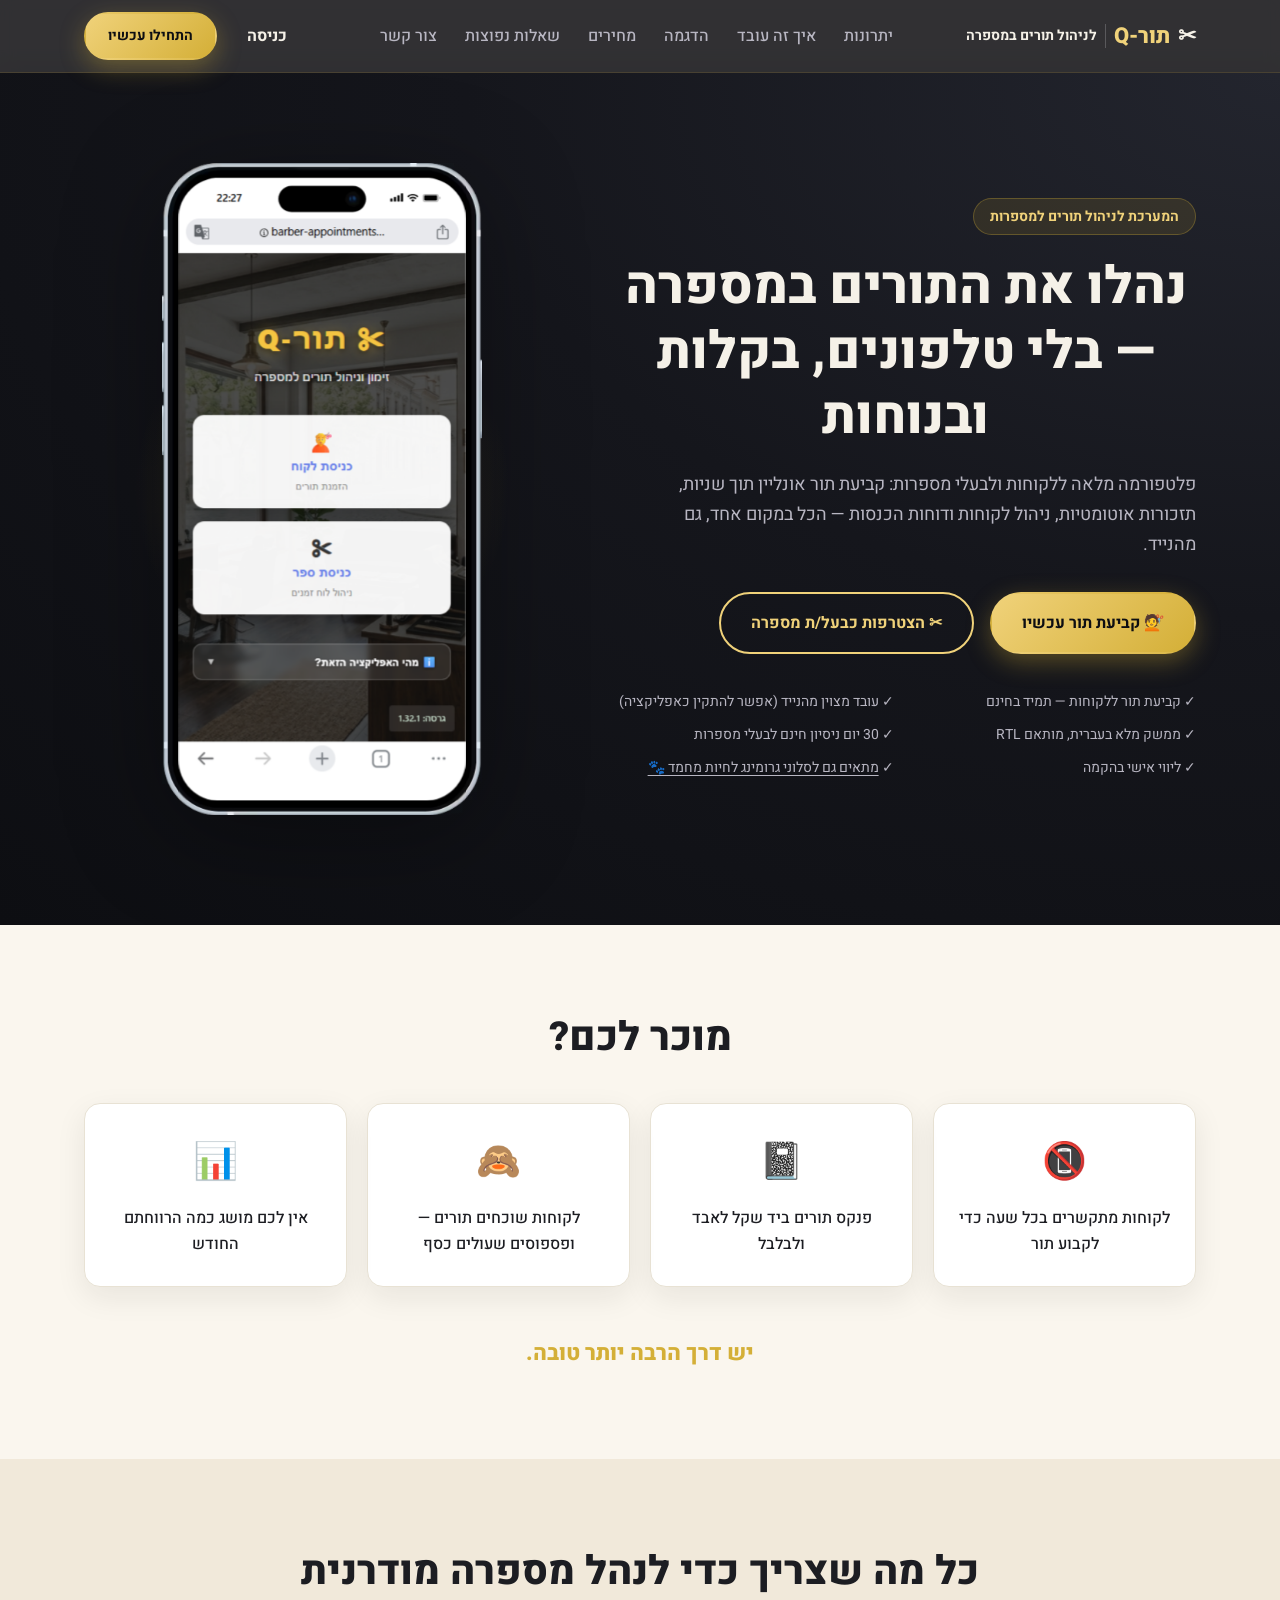
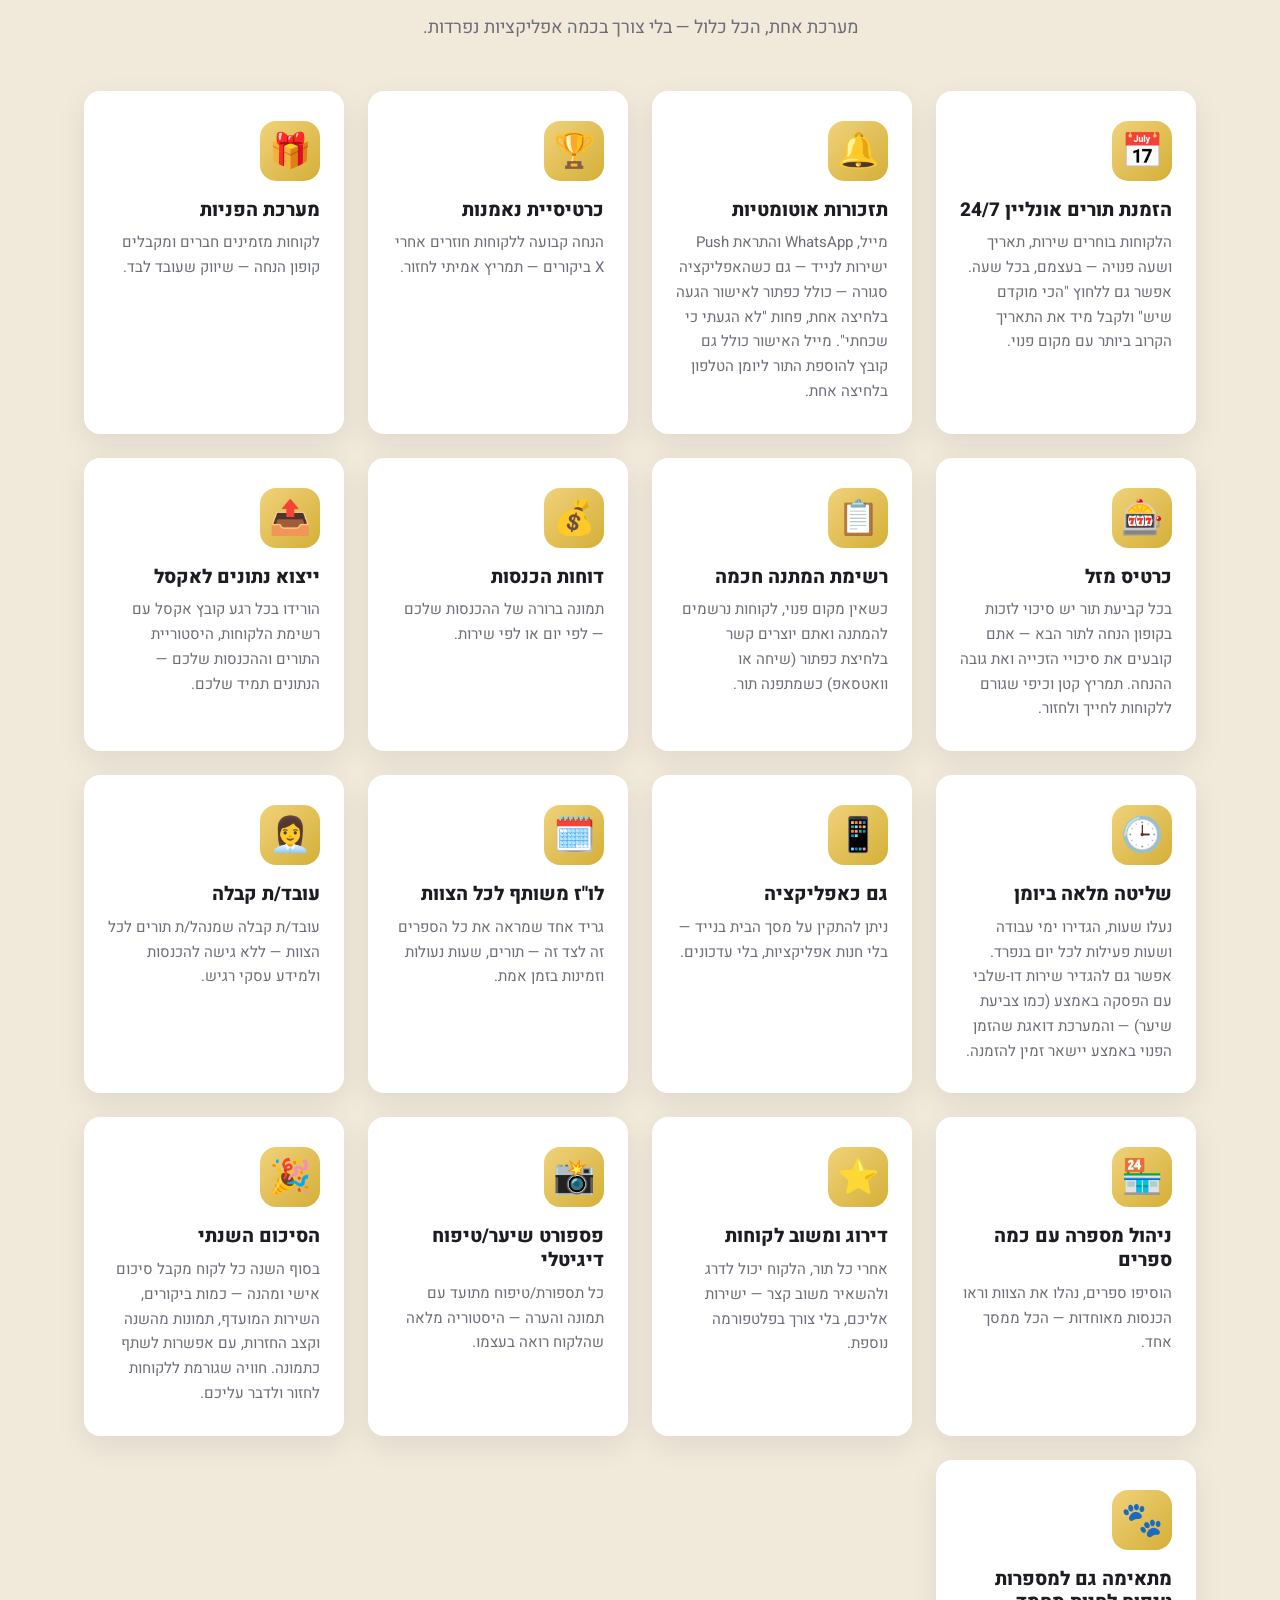
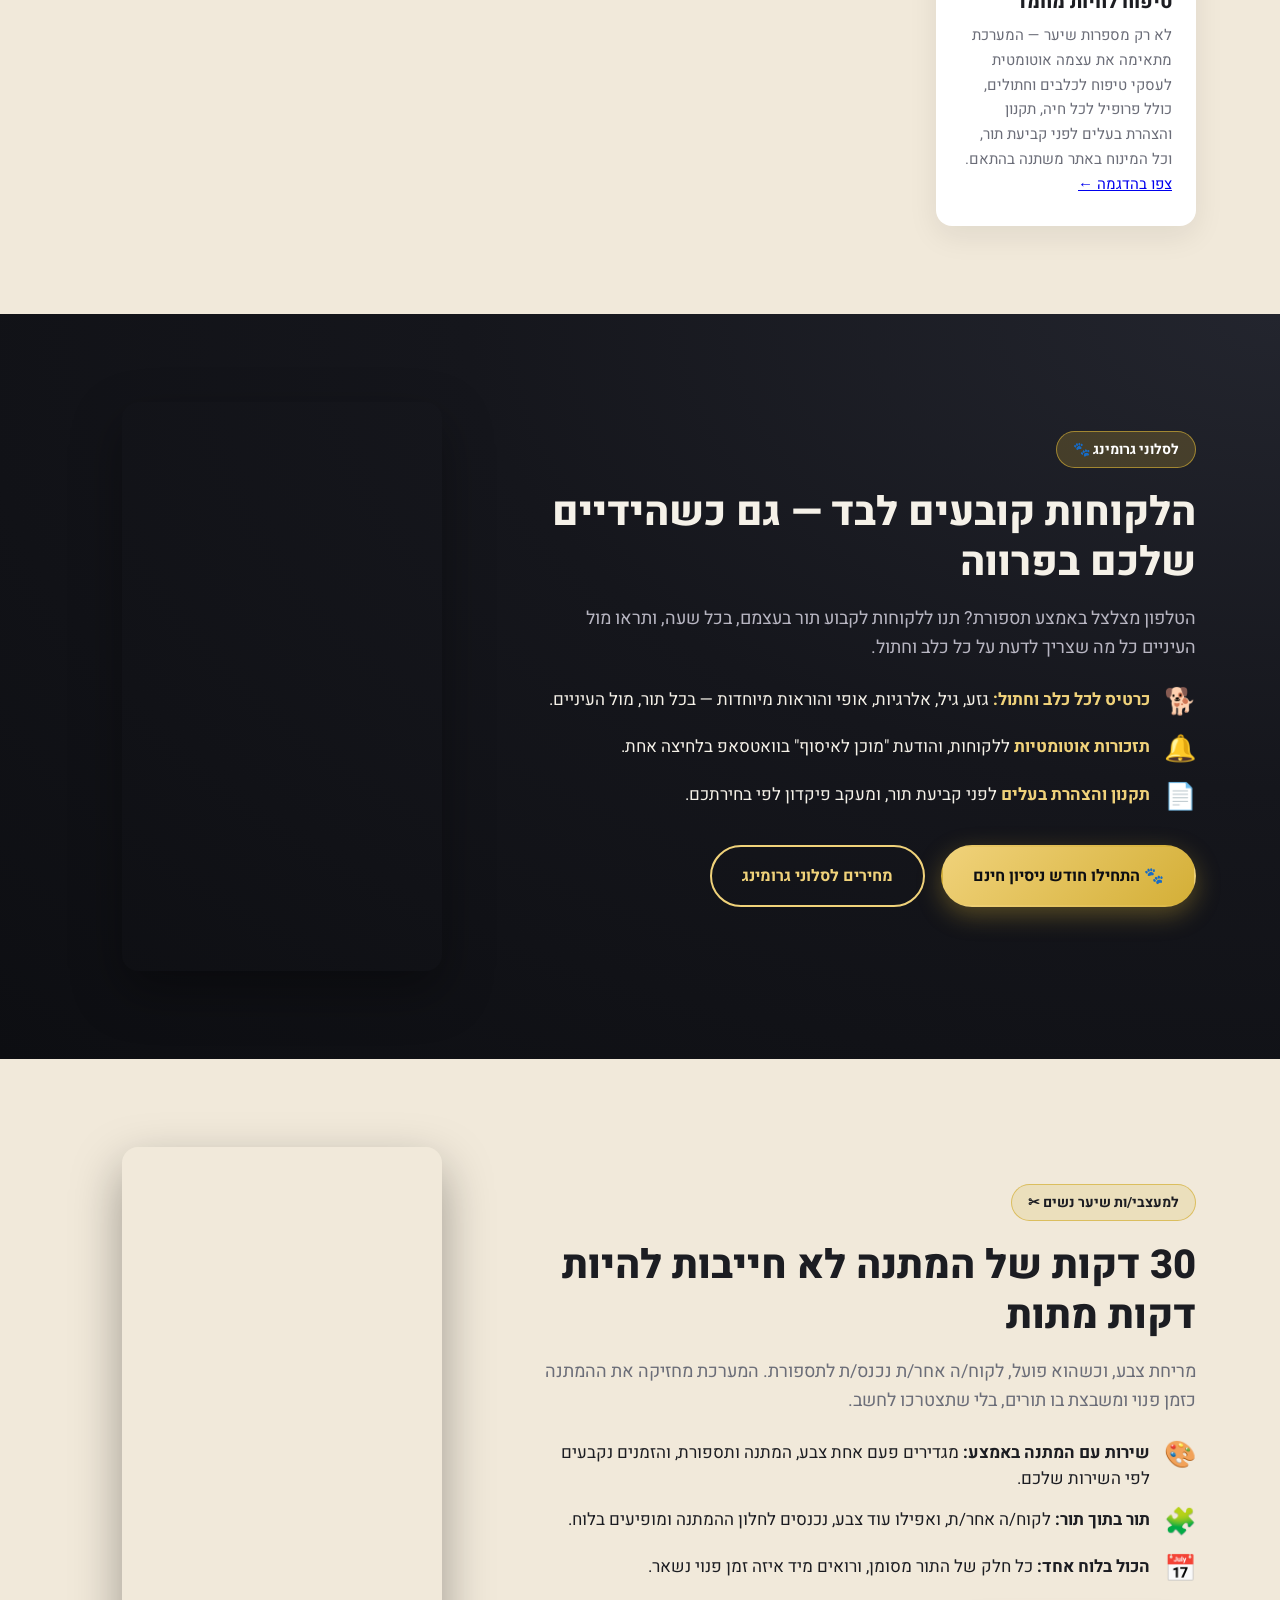
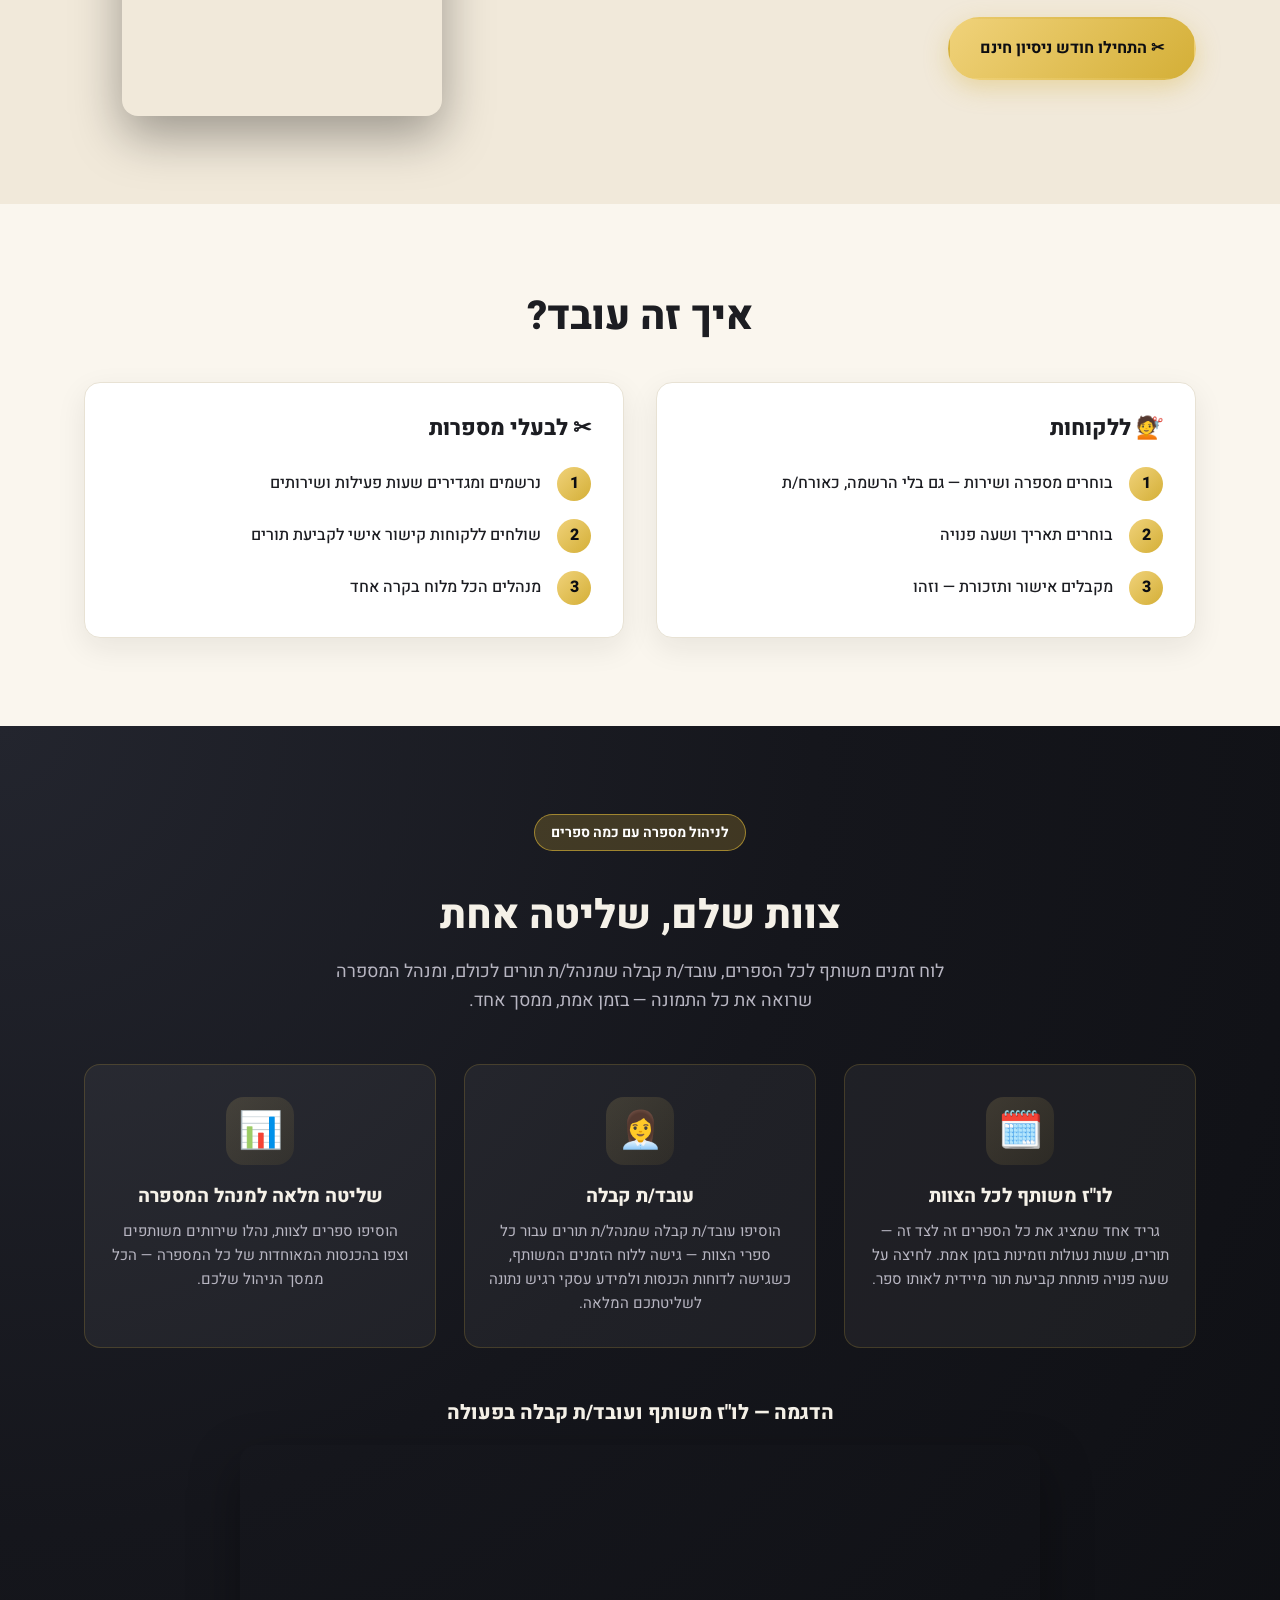
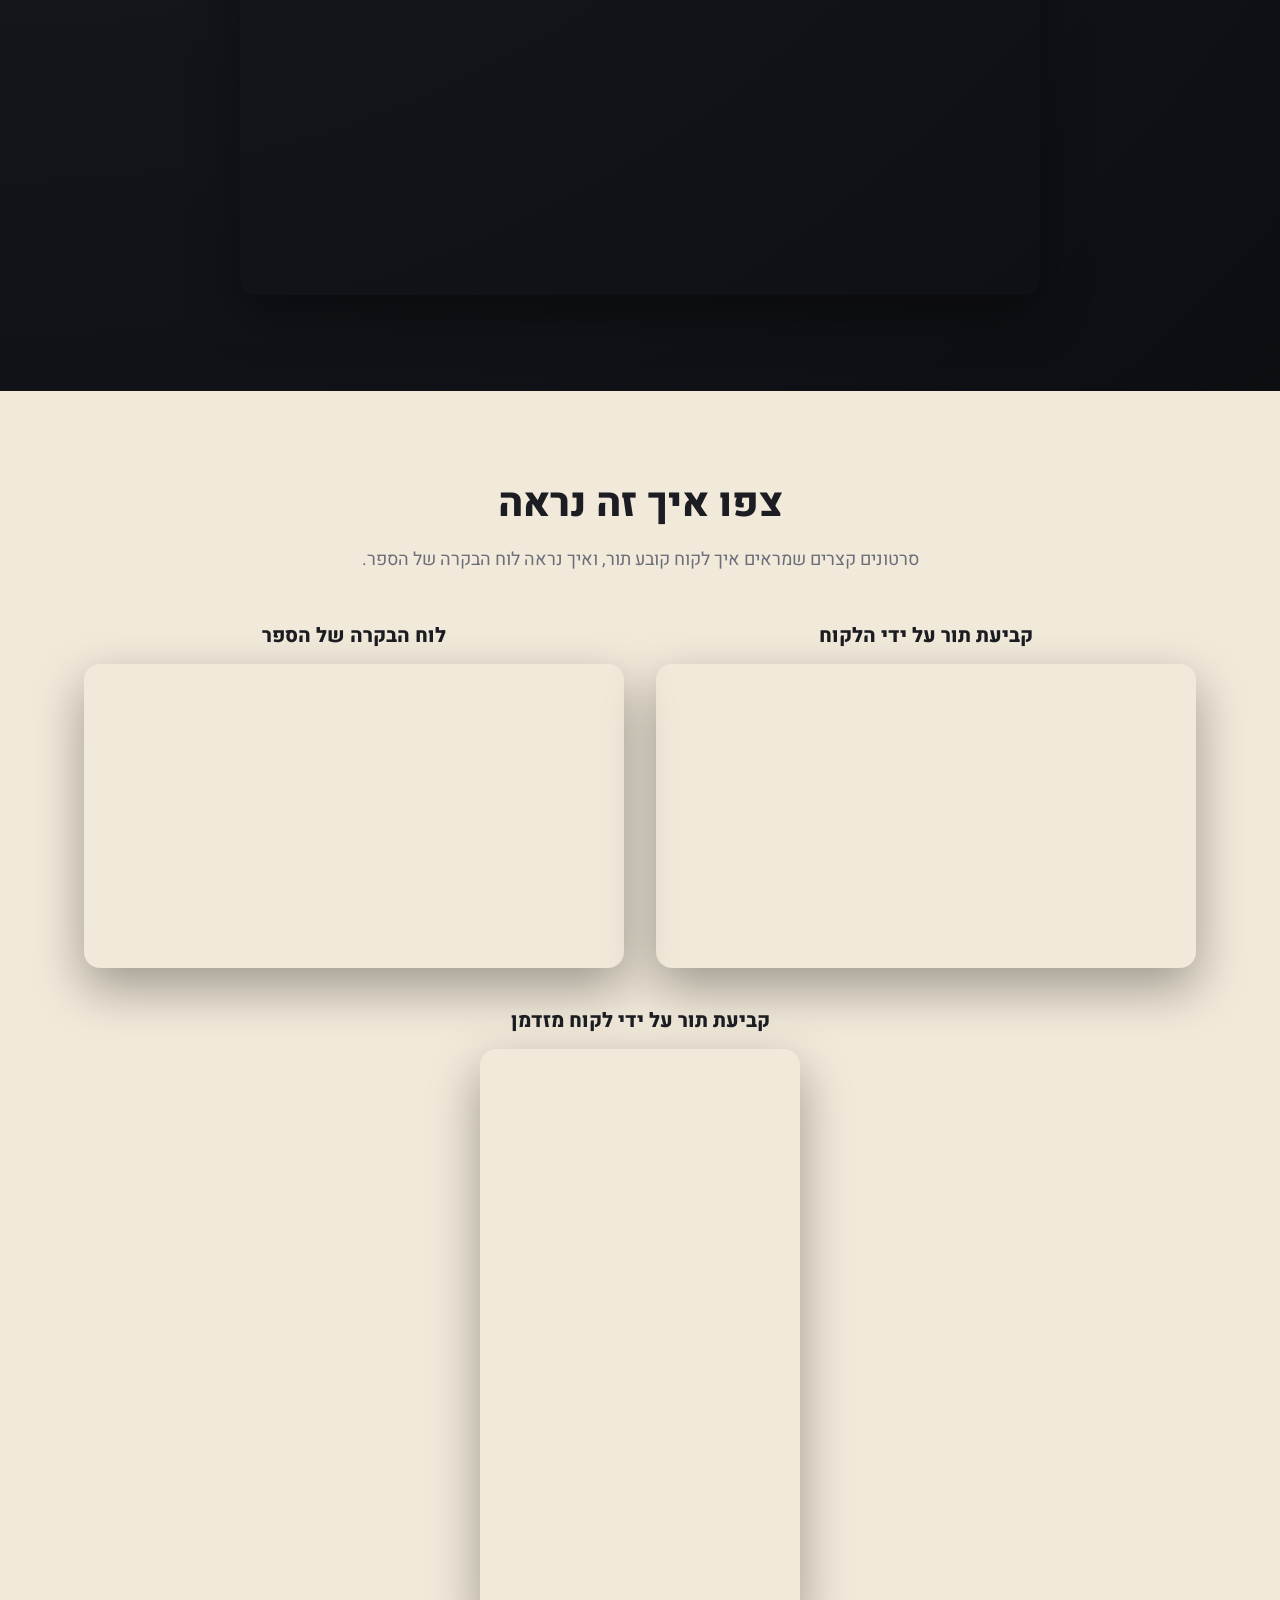
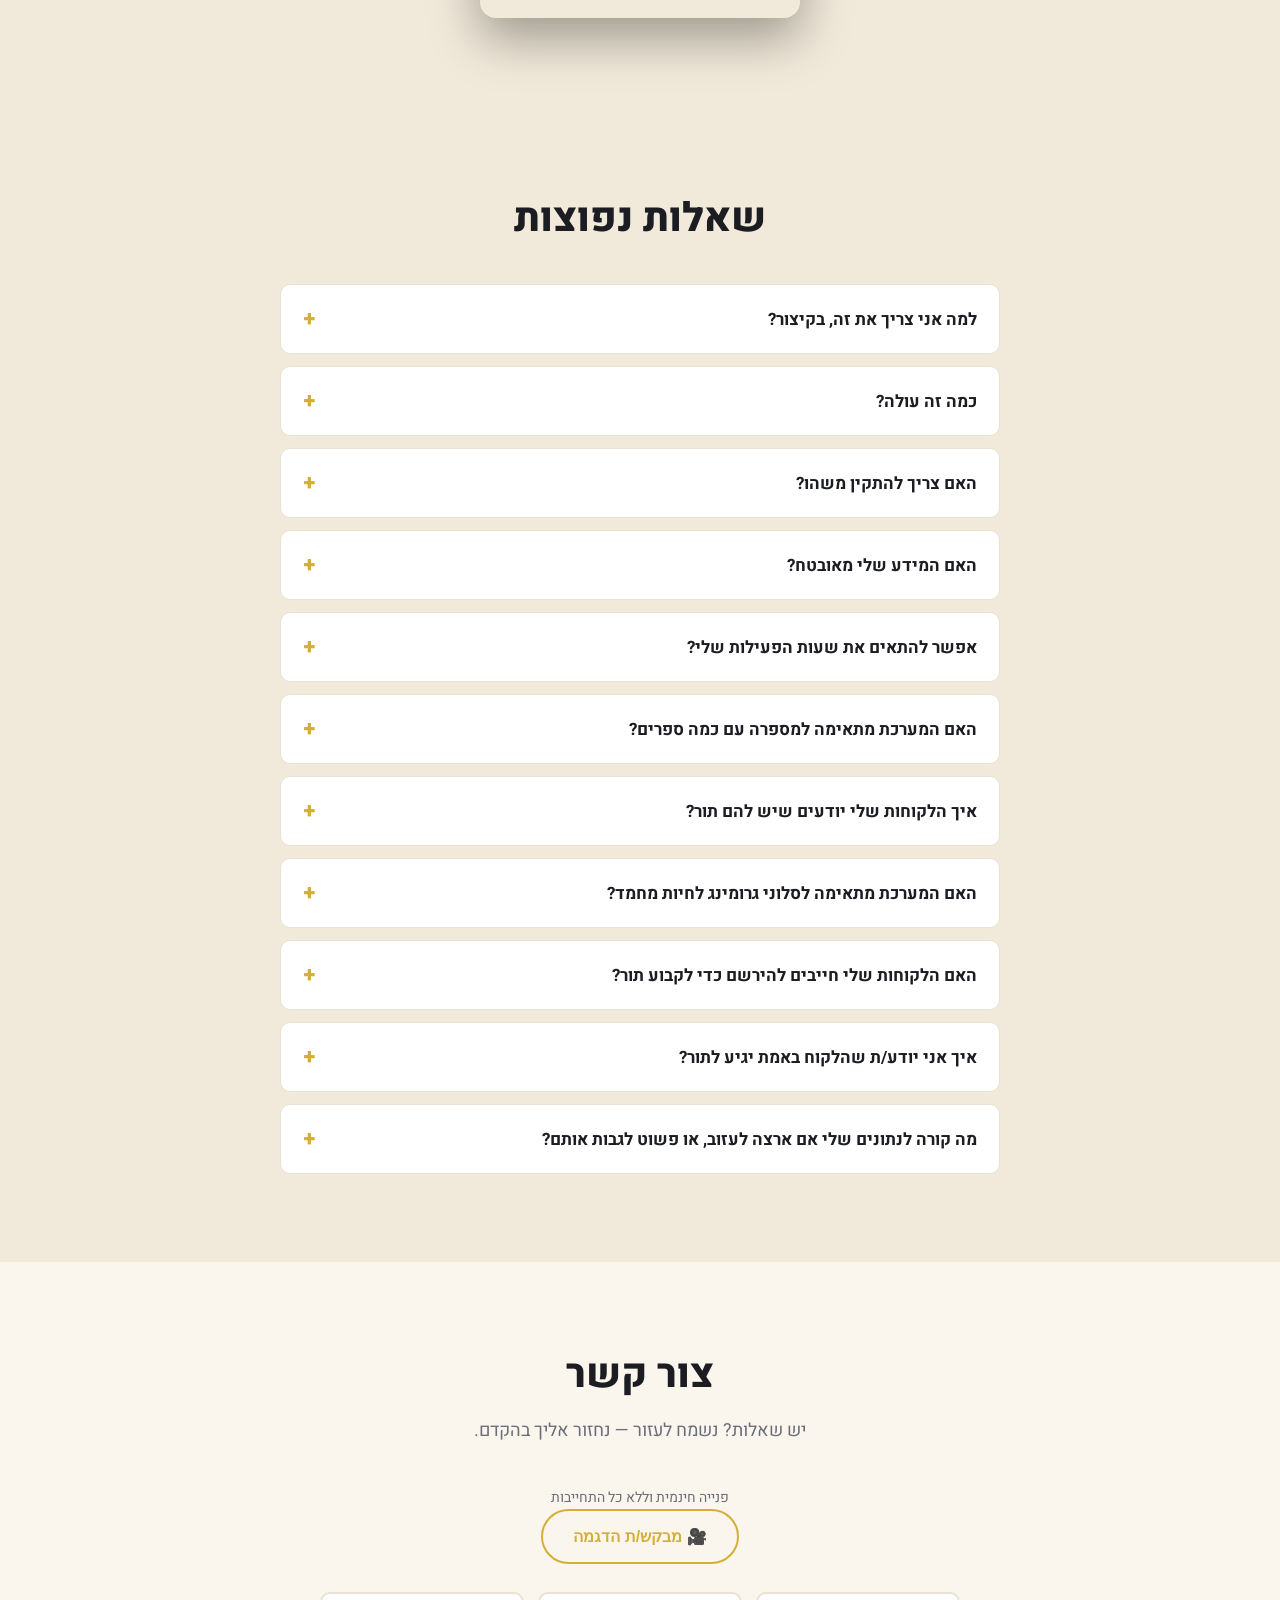
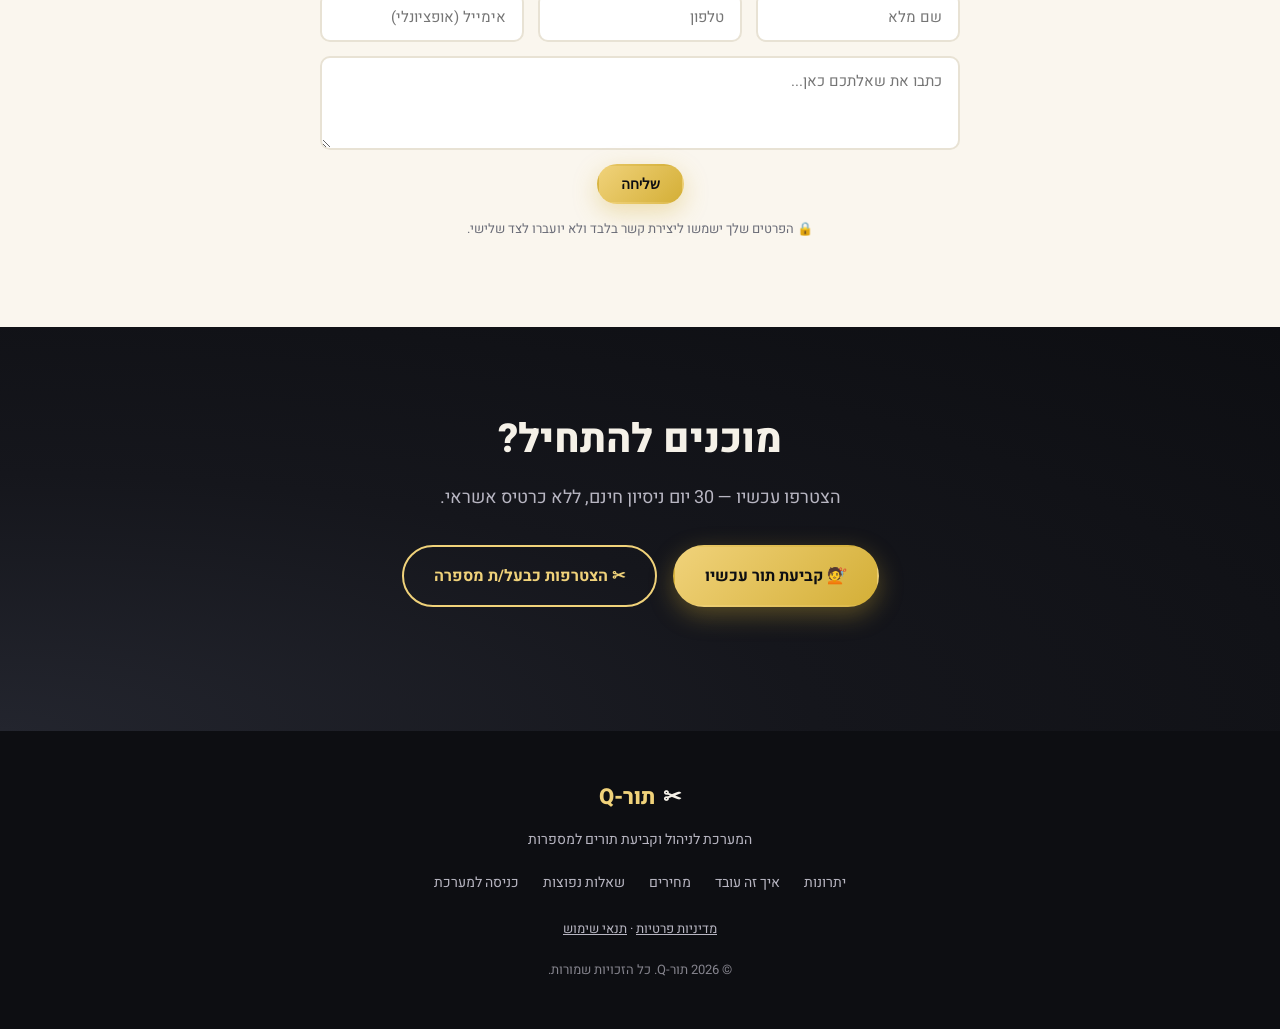
==== commit f910decf: "Landing: gender-neutral wording in the wait-time section Co-Authored-By: Claude Sonnet 5.5 <noreply@" ====
--- a/index.html
+++ b/index.html
@@ -266,12 +266,12 @@
         <span class="eyebrow">למעצבי/ות שיער נשים ✂</span>
         <h2>30 דקות של המתנה לא חייבות להיות דקות מתות</h2>
         <p class="wait-time-sub">
-          מורחות צבע, וכשהוא פועל, לקוחה אחרת נכנסת לתספורת.
+          מריחת צבע, וכשהוא פועל, לקוח/ה אחר/ת נכנס/ת לתספורת.
           המערכת מחזיקה את ההמתנה כזמן פנוי ומשבצת בו תורים, בלי שתצטרכו לחשב.
         </p>
         <ul class="wait-time-points">
           <li><span class="wt-icon">🎨</span><span><strong>שירות עם המתנה באמצע:</strong> מגדירים פעם אחת צבע, המתנה ותספורת, והזמנים נקבעים לפי השירות שלכם.</span></li>
-          <li><span class="wt-icon">🧩</span><span><strong>תור בתוך תור:</strong> לקוחה אחרת, ואפילו עוד צבע, נכנסים לחלון ההמתנה ומופיעים בלוח.</span></li>
+          <li><span class="wt-icon">🧩</span><span><strong>תור בתוך תור:</strong> לקוח/ה אחר/ת, ואפילו עוד צבע, נכנסים לחלון ההמתנה ומופיעים בלוח.</span></li>
           <li><span class="wt-icon">📅</span><span><strong>הכול בלוח אחד:</strong> כל חלק של התור מסומן, ורואים מיד איזה זמן פנוי נשאר.</span></li>
         </ul>
         <div class="hero-actions">
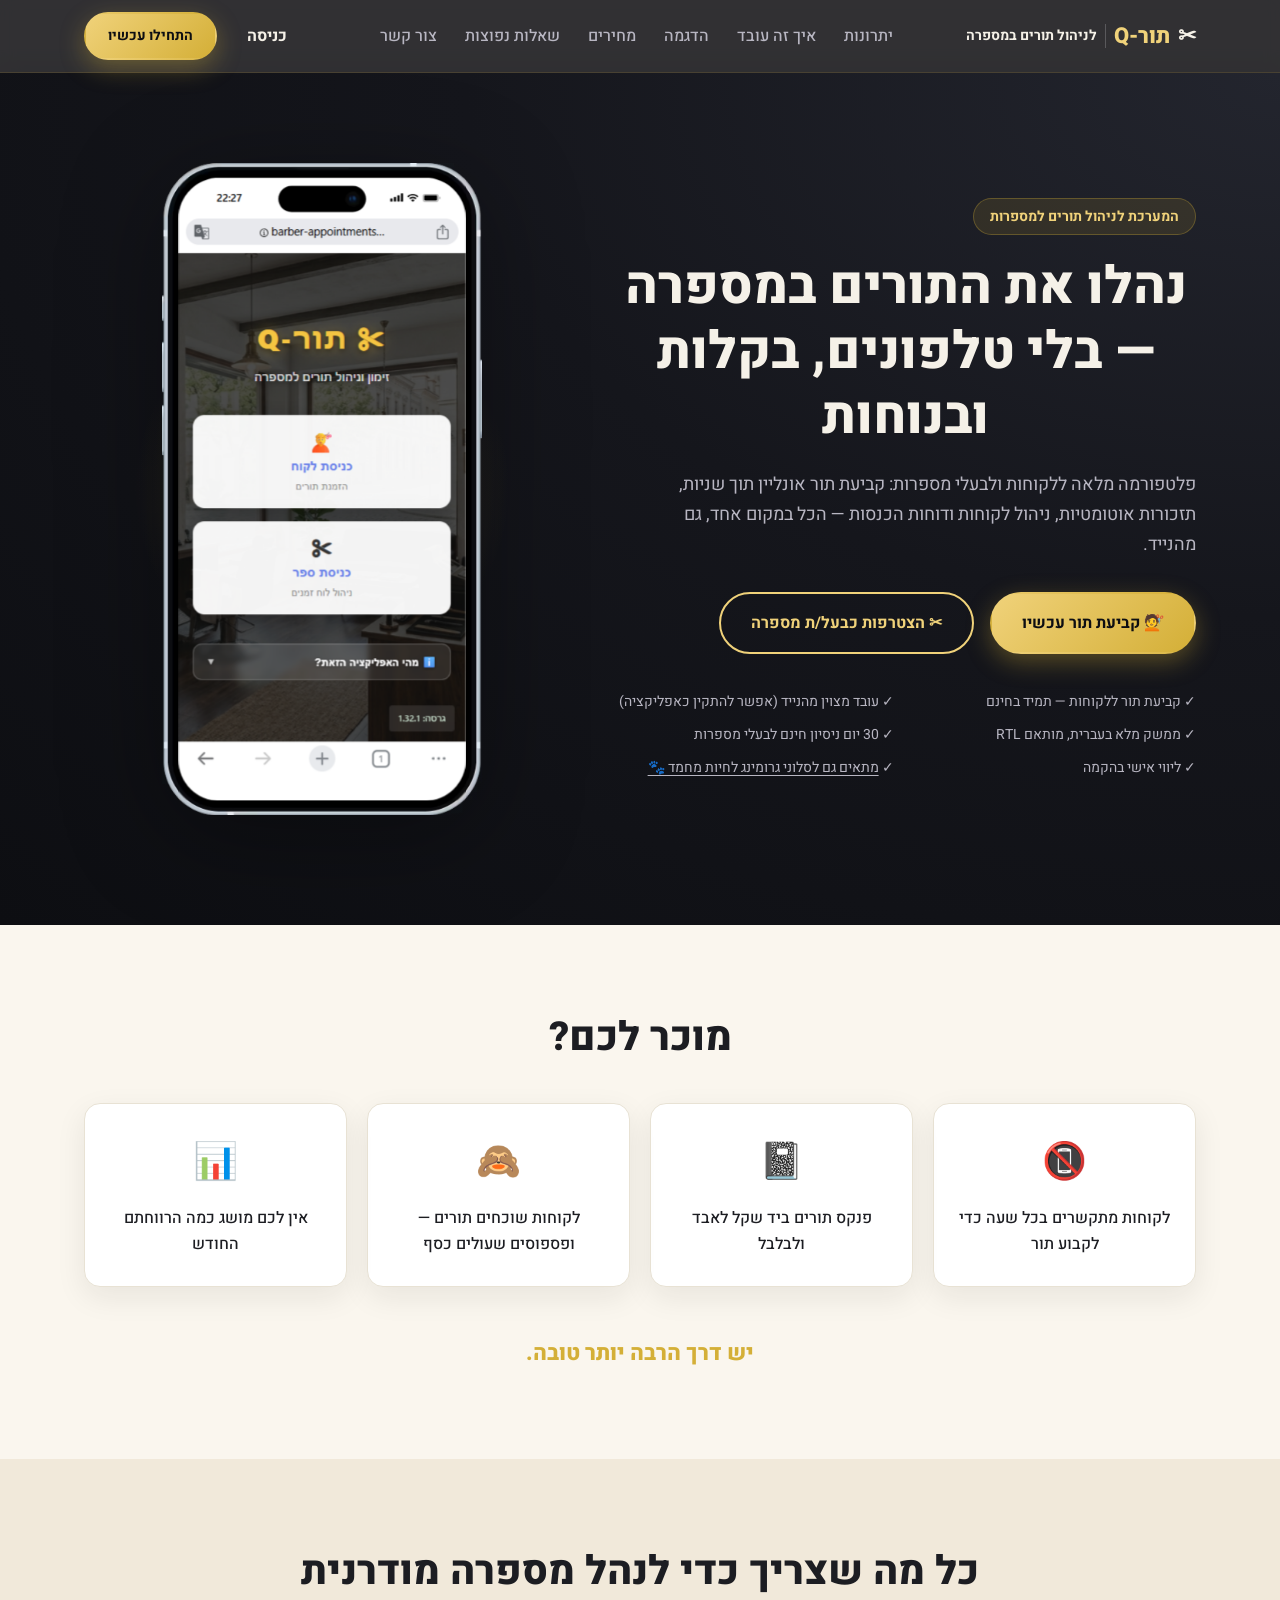
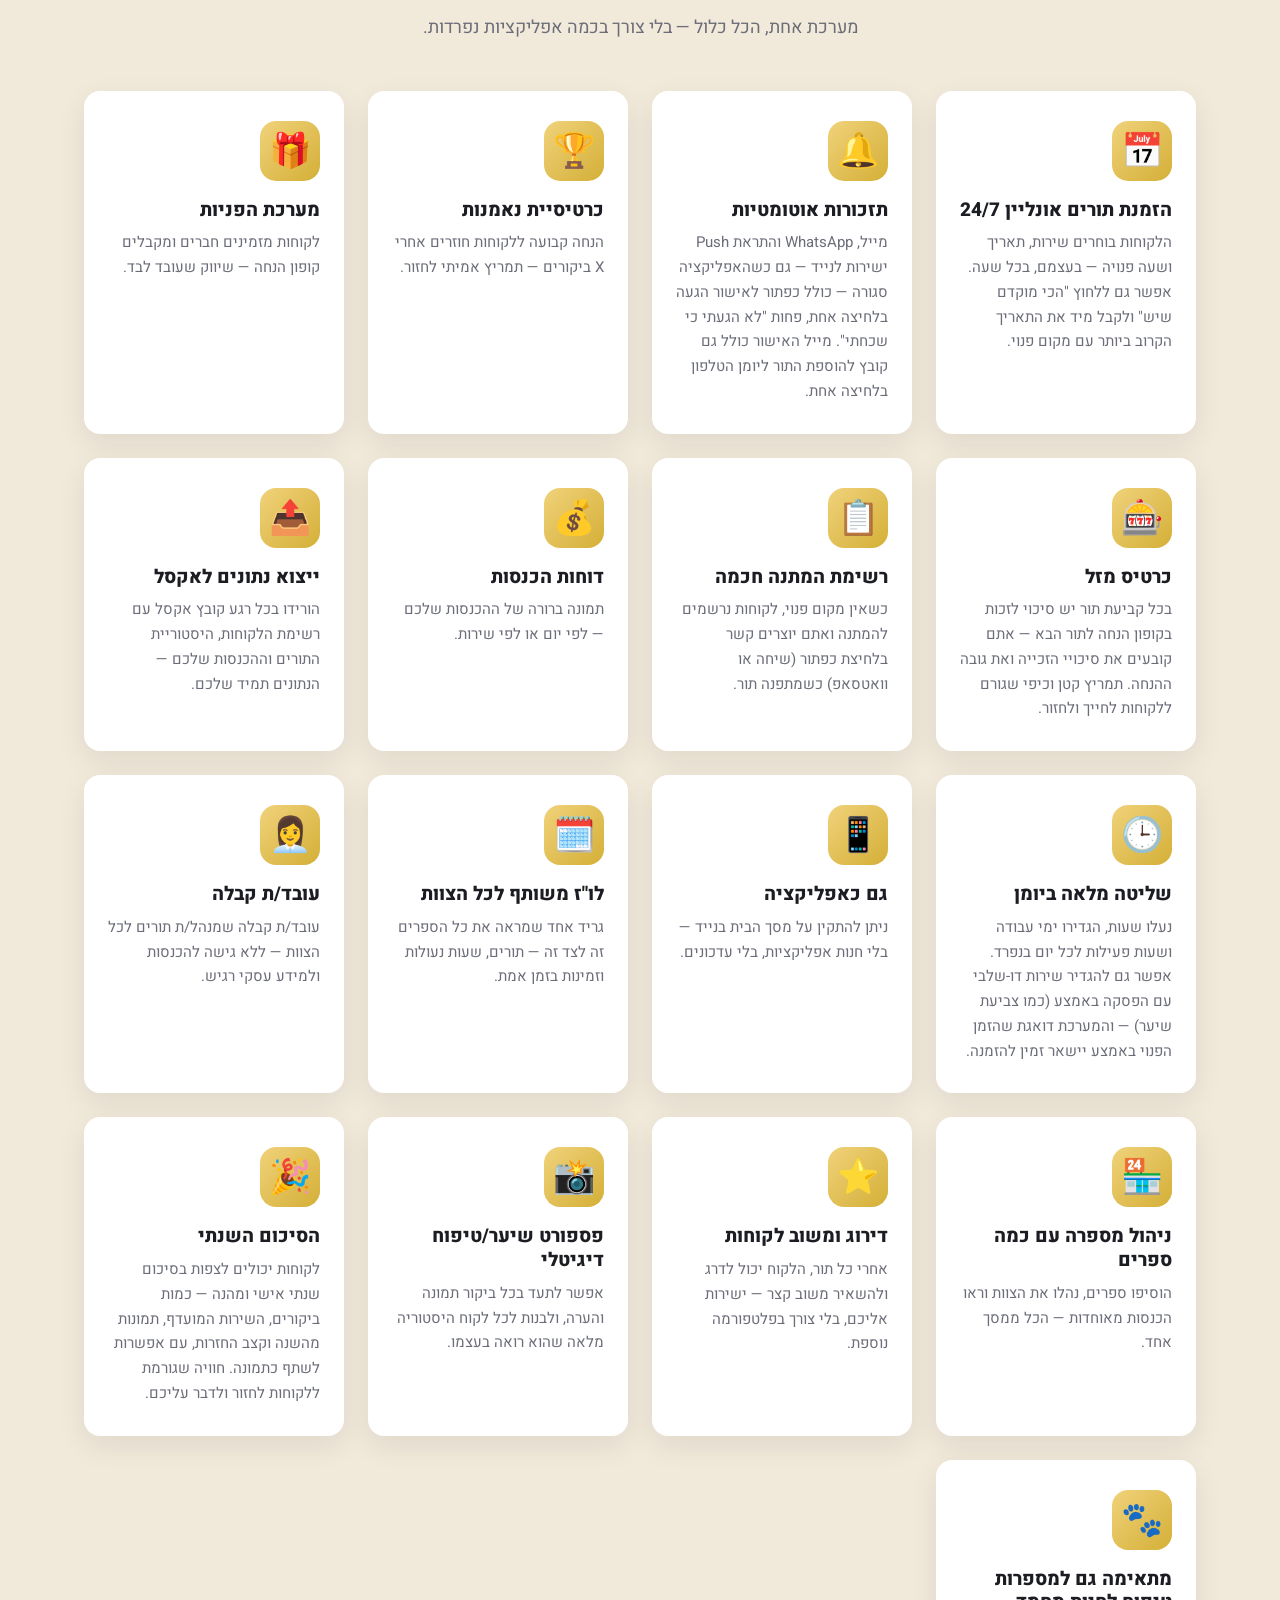
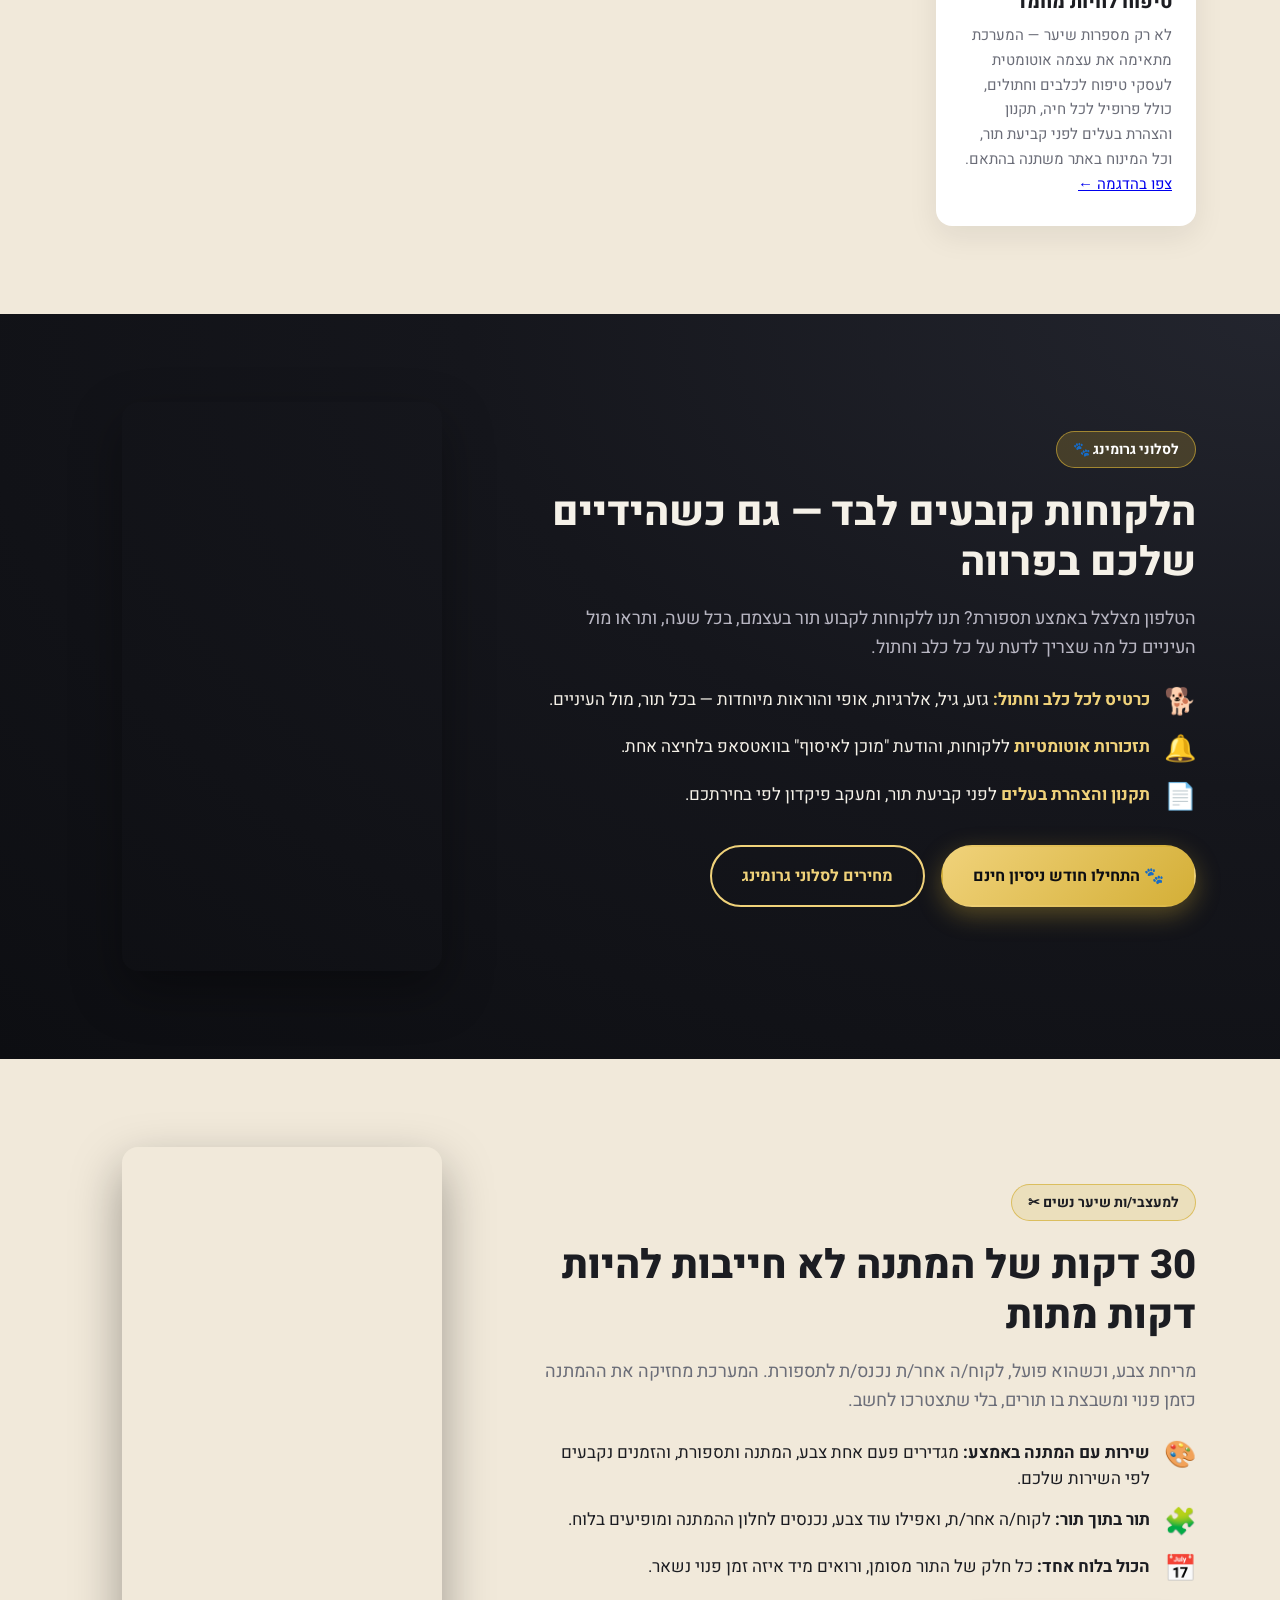
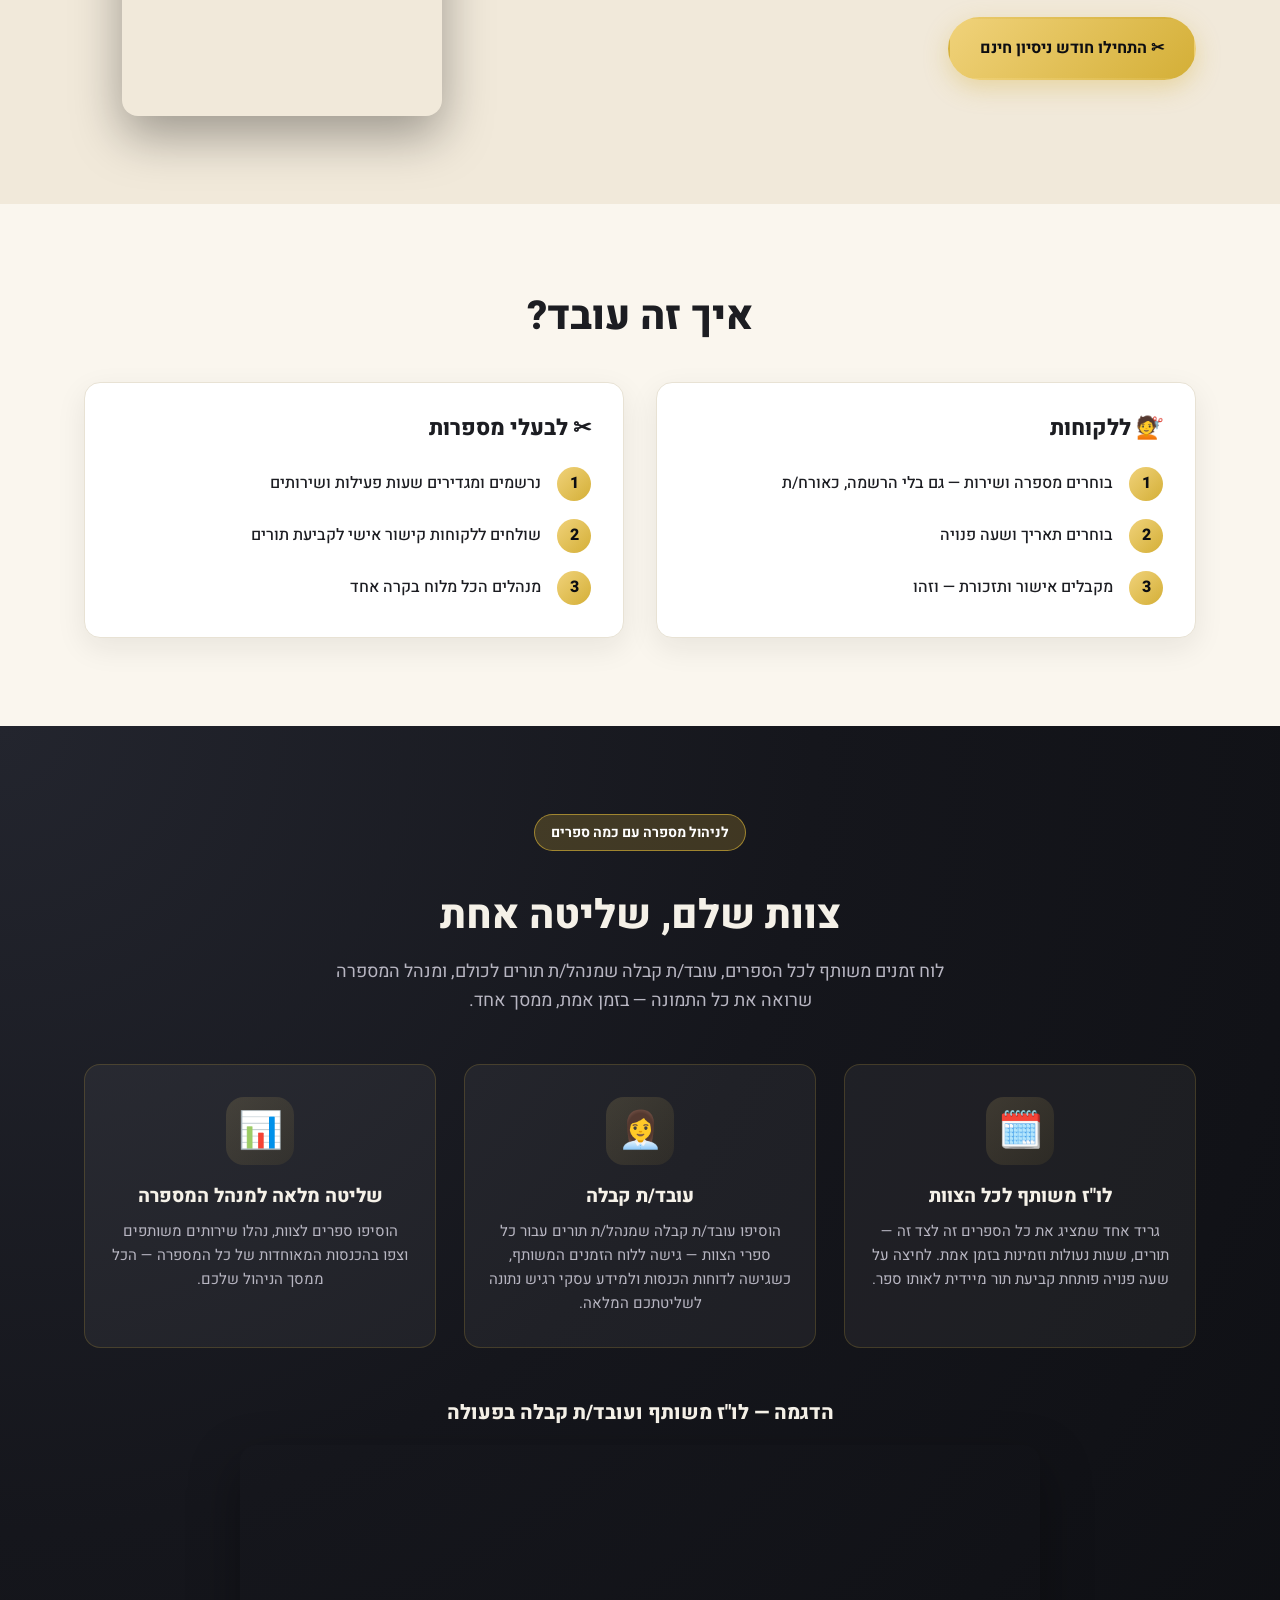
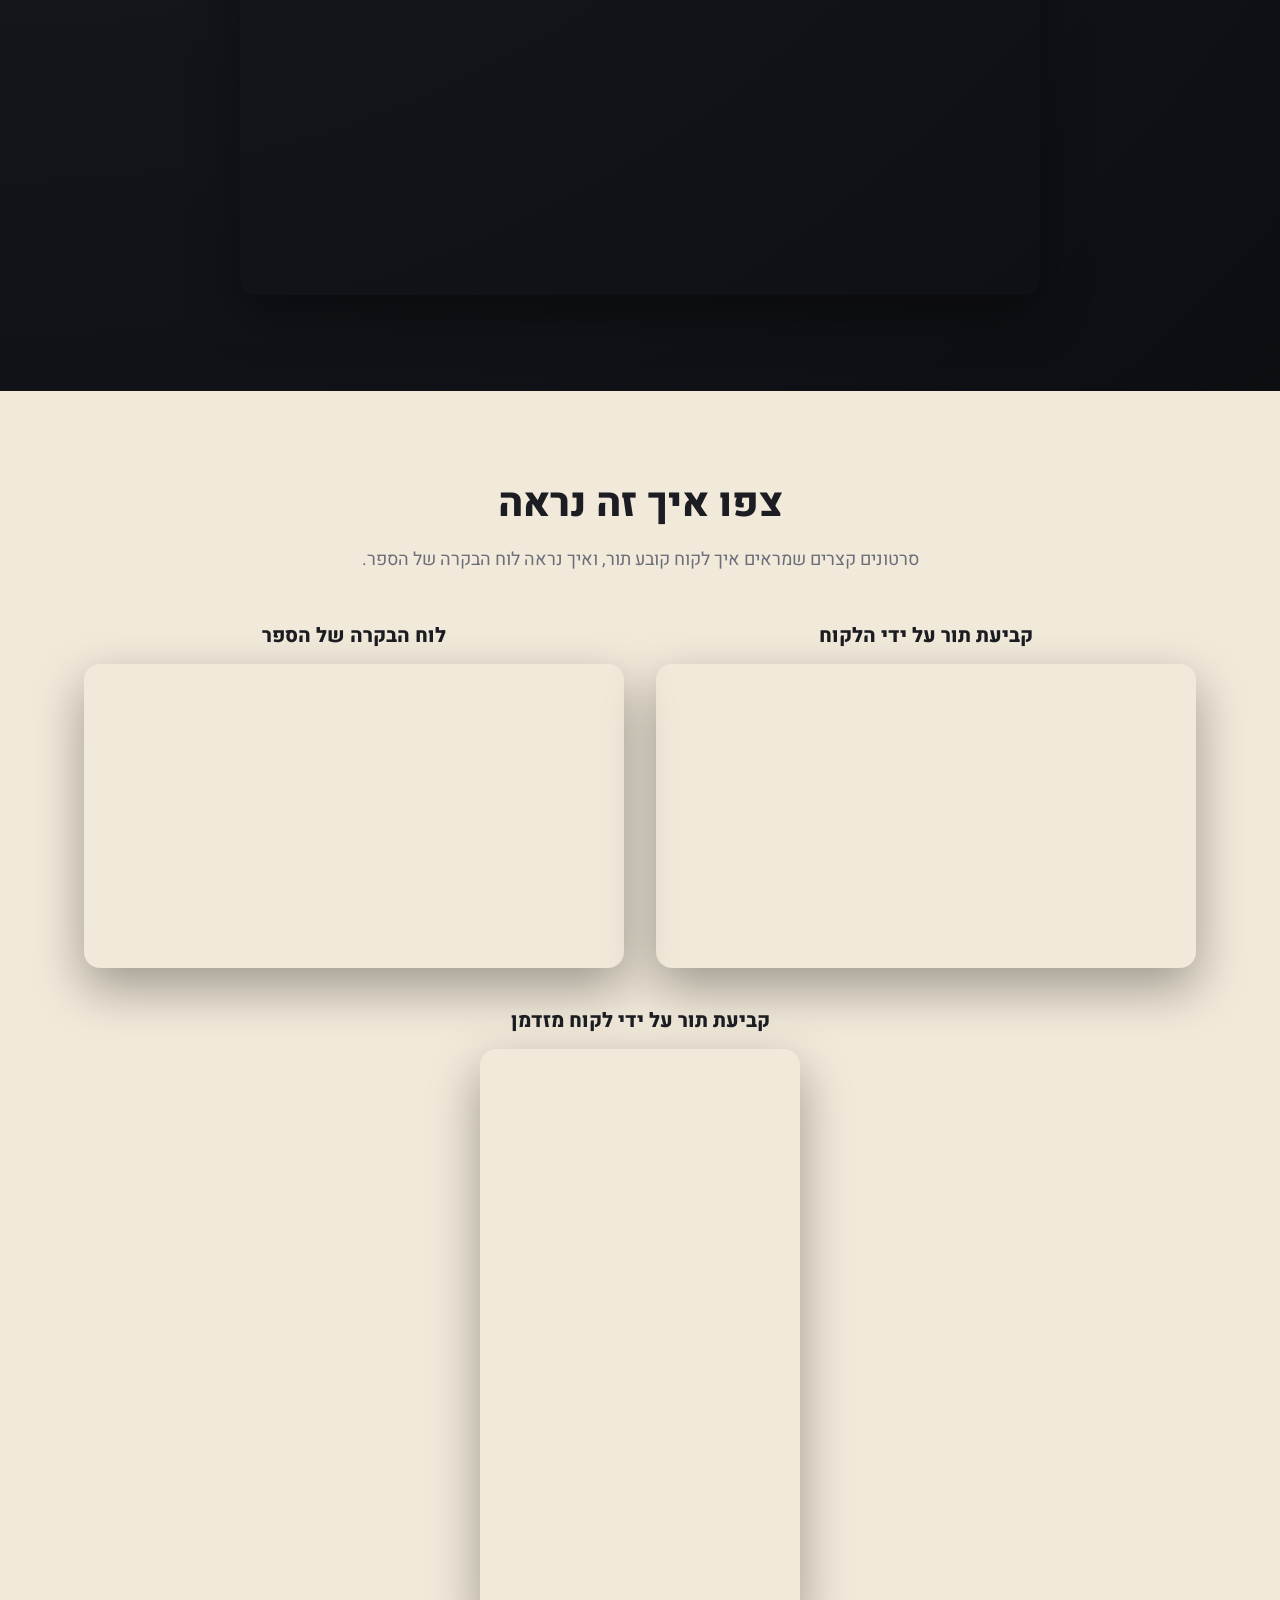
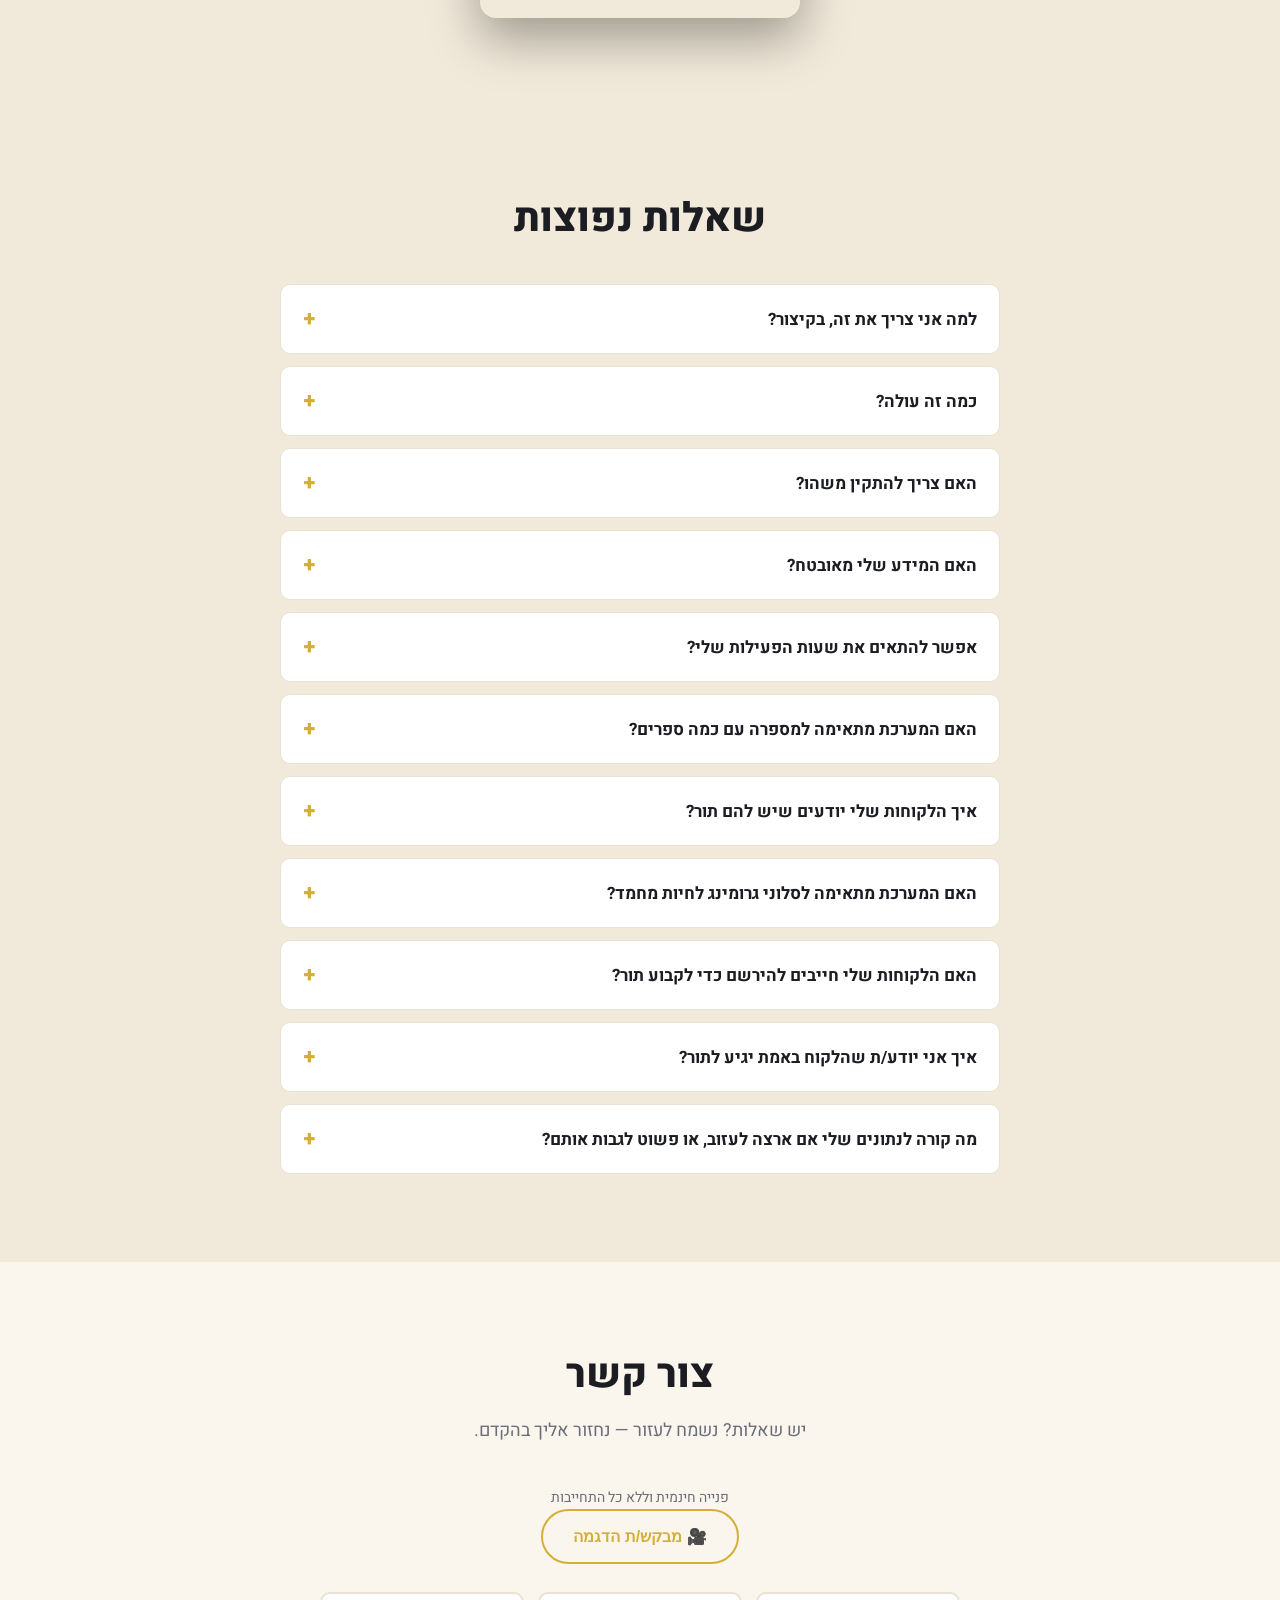
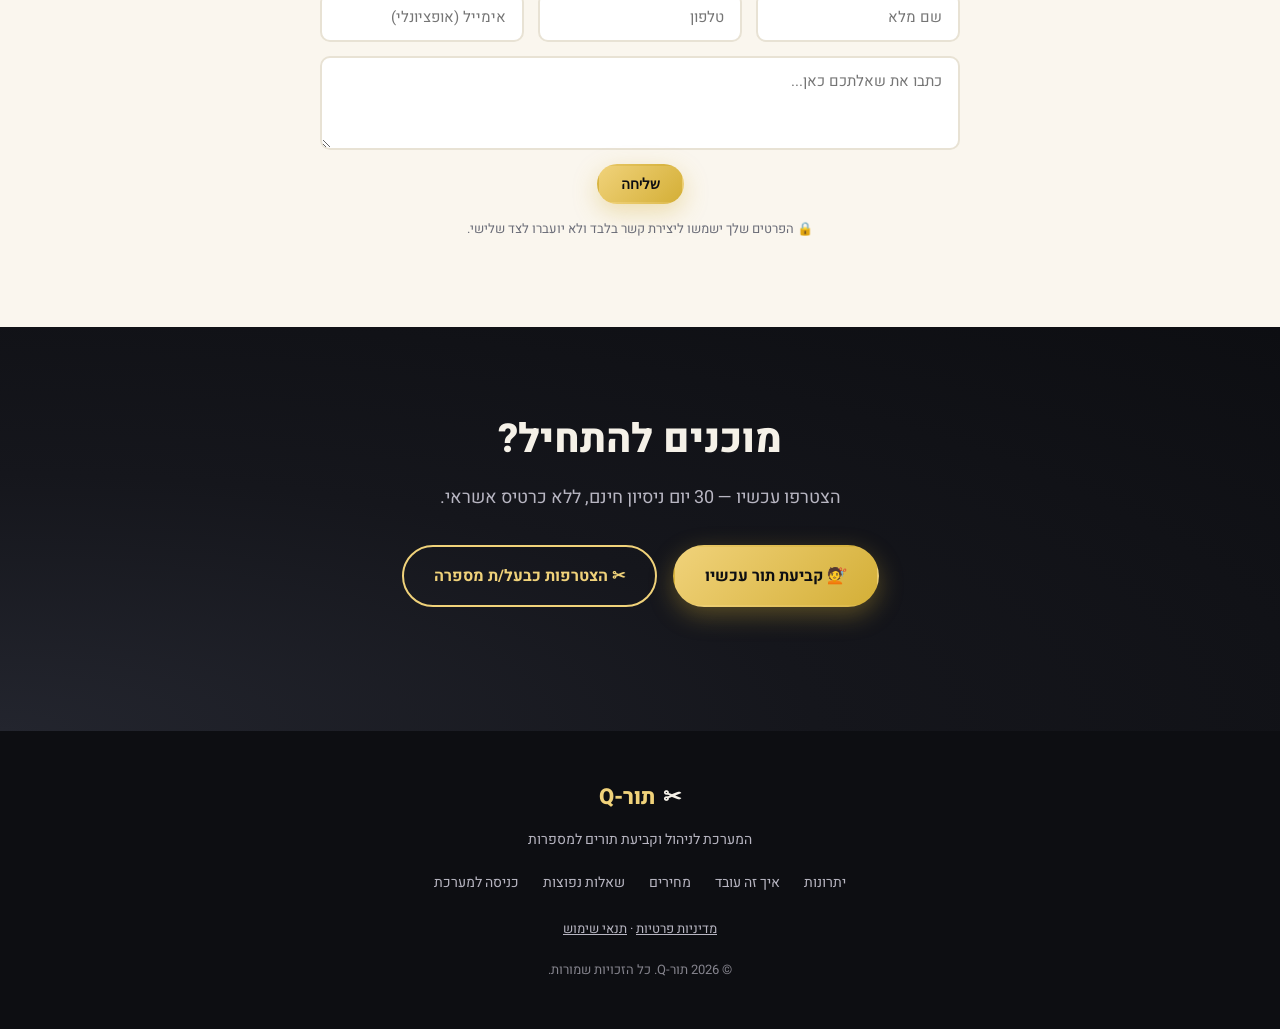
==== commit 3a51d349: "Landing: soften passport/yearly-summary wording (depends on plan and barber settings) Co-Authored-By" ====
--- a/index.html
+++ b/index.html
@@ -213,12 +213,12 @@
         <div class="feature-card reveal">
           <span class="feature-icon">📸</span>
           <h3>פספורט שיער/טיפוח דיגיטלי</h3>
-          <p>כל תספורת/טיפוח מתועד עם תמונה והערה — היסטוריה מלאה שהלקוח רואה בעצמו.</p>
+          <p>אפשר לתעד בכל ביקור תמונה והערה, ולבנות לכל לקוח היסטוריה מלאה שהוא רואה בעצמו.</p>
         </div>
         <div class="feature-card reveal">
           <span class="feature-icon">🎉</span>
           <h3>הסיכום השנתי</h3>
-          <p>בסוף השנה כל לקוח מקבל סיכום אישי ומהנה — כמות ביקורים, השירות המועדף, תמונות מהשנה וקצב החזרות, עם אפשרות לשתף כתמונה. חוויה שגורמת ללקוחות לחזור ולדבר עליכם.</p>
+          <p>לקוחות יכולים לצפות בסיכום שנתי אישי ומהנה — כמות ביקורים, השירות המועדף, תמונות מהשנה וקצב החזרות, עם אפשרות לשתף כתמונה. חוויה שגורמת ללקוחות לחזור ולדבר עליכם.</p>
         </div>
         <div class="feature-card reveal">
           <span class="feature-icon">🐾</span>
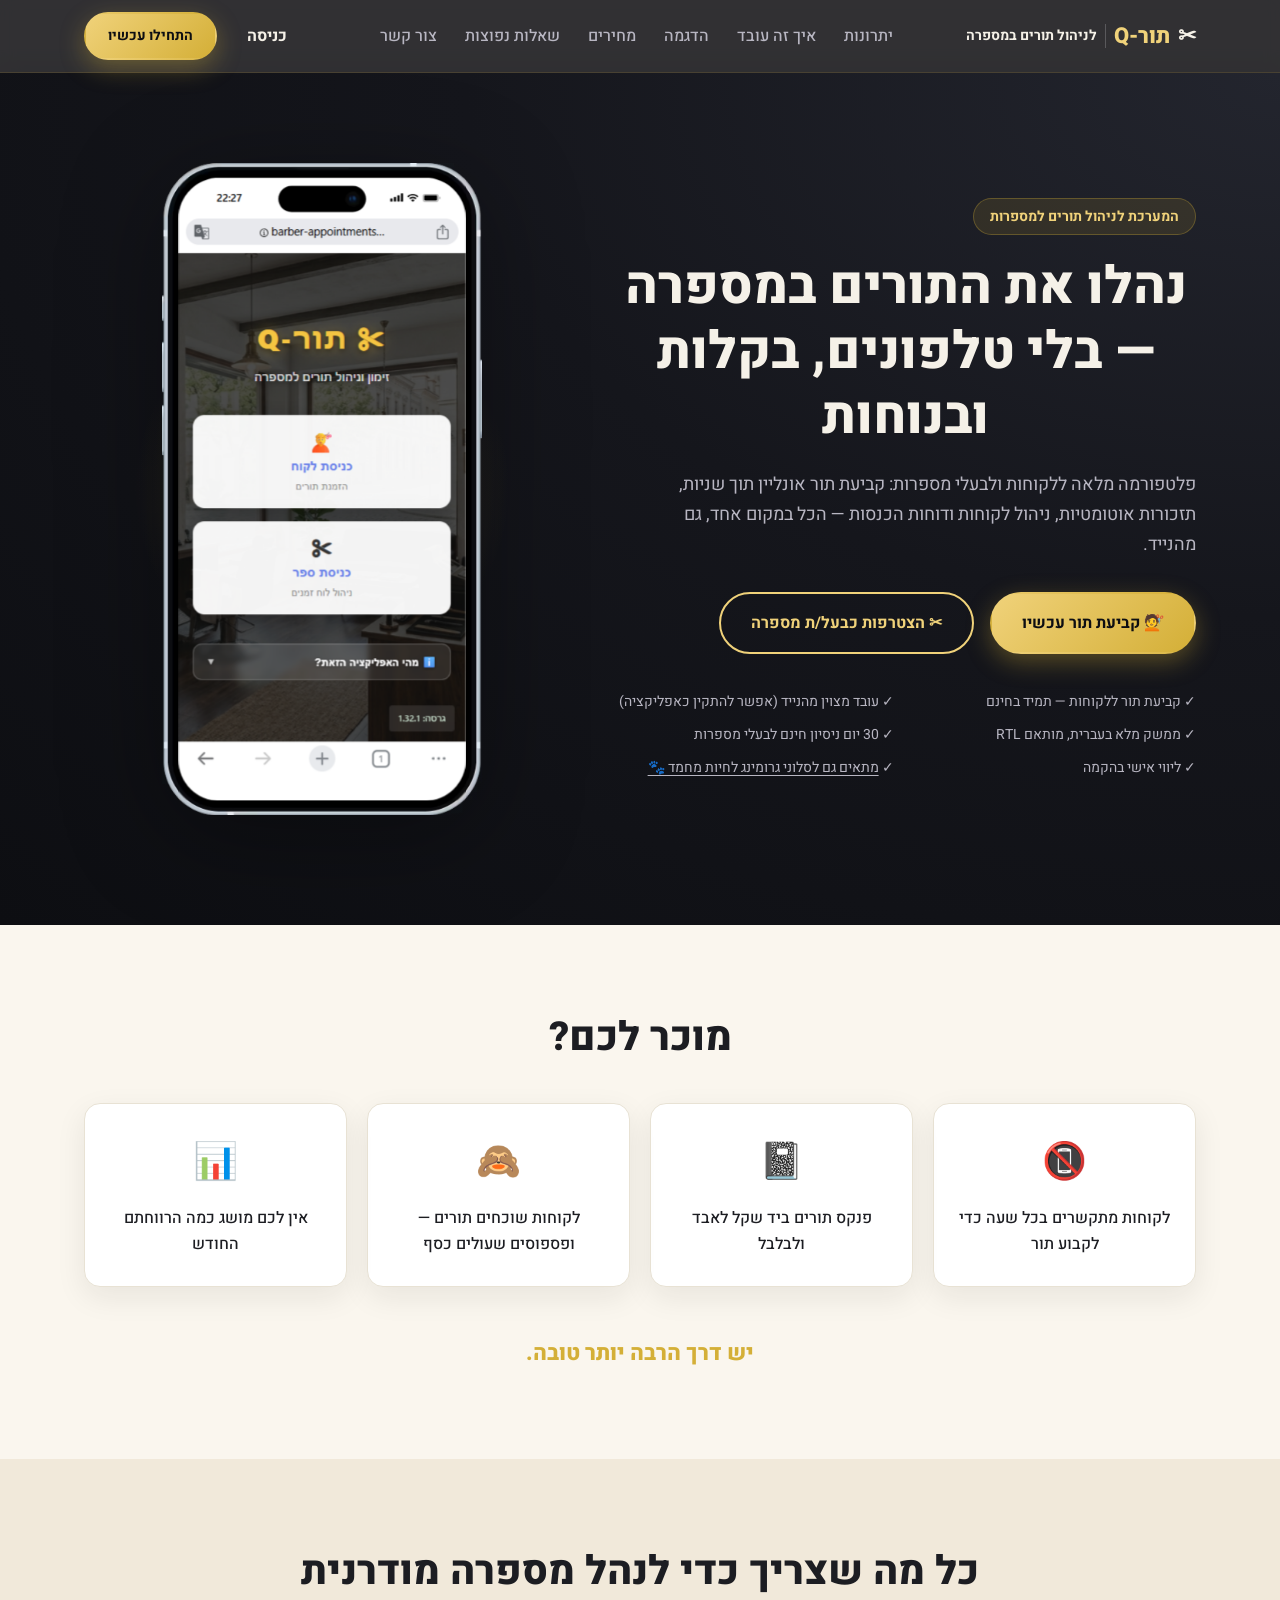
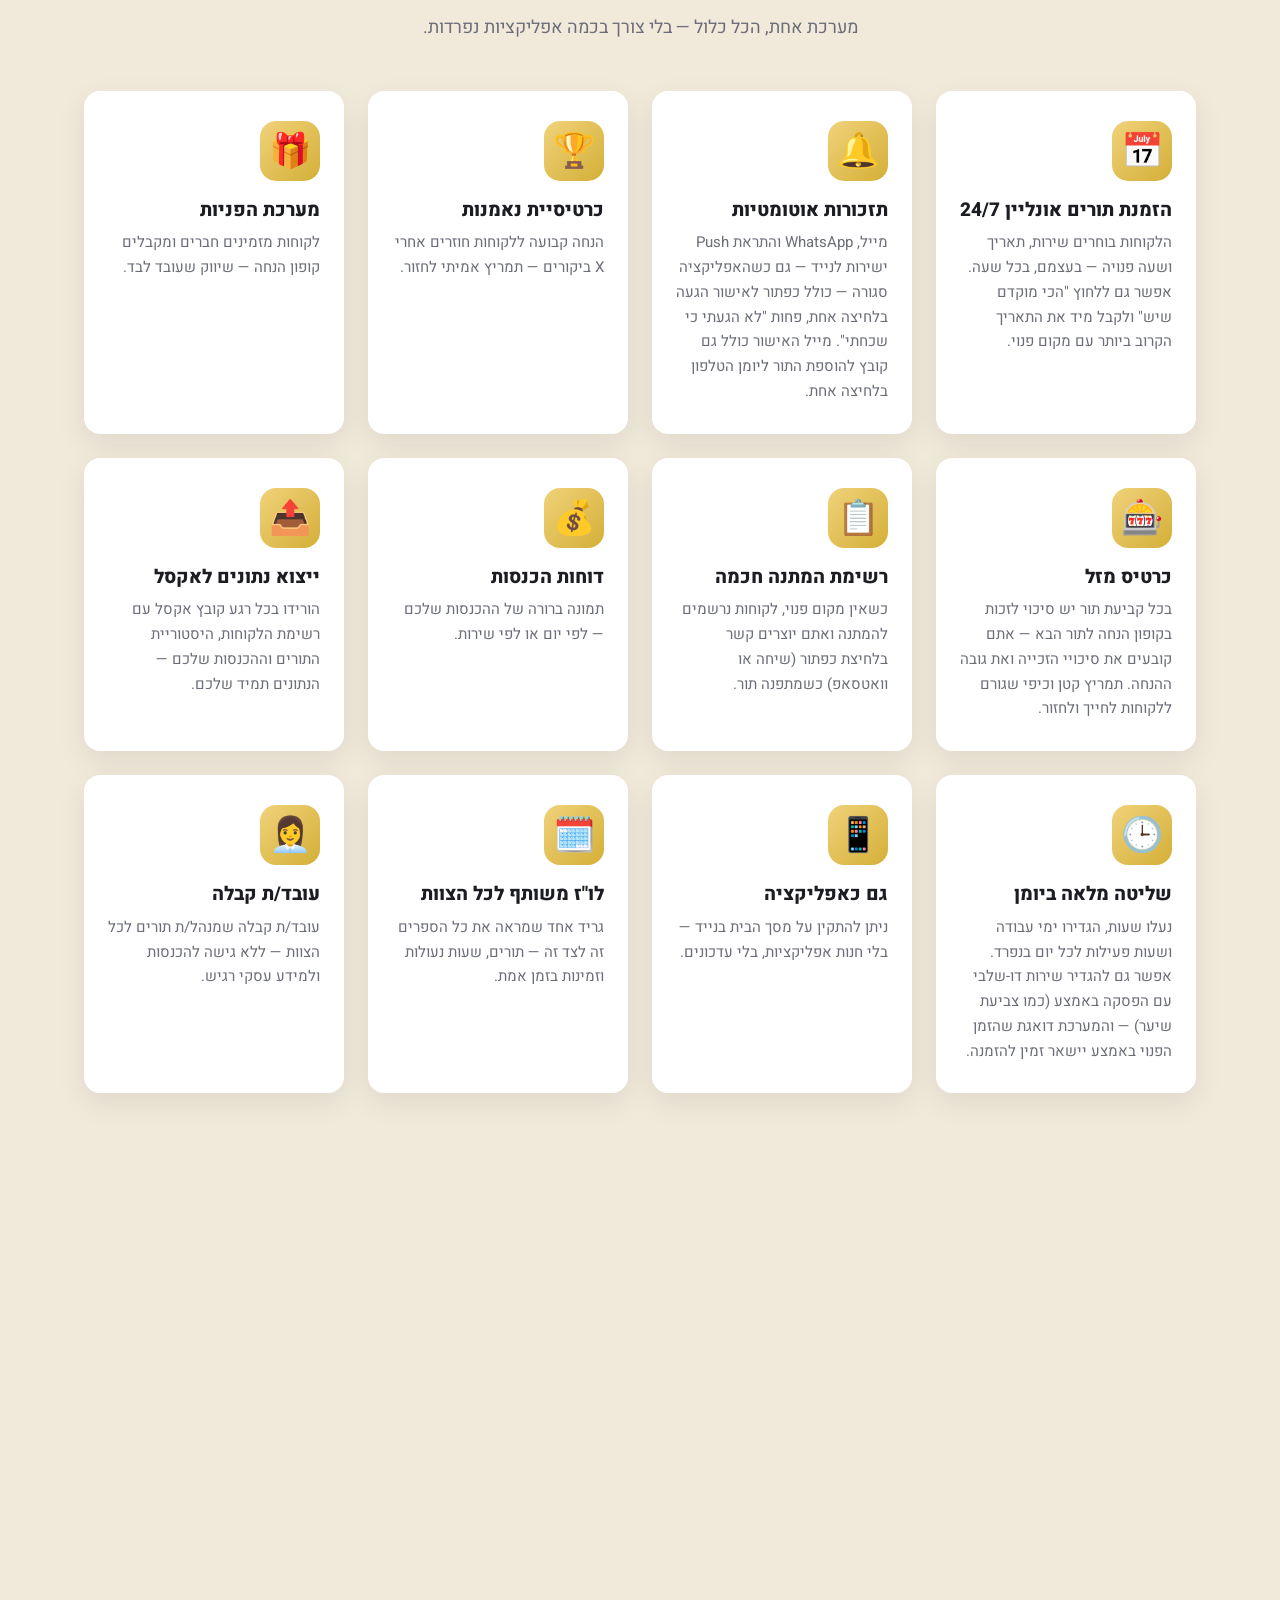
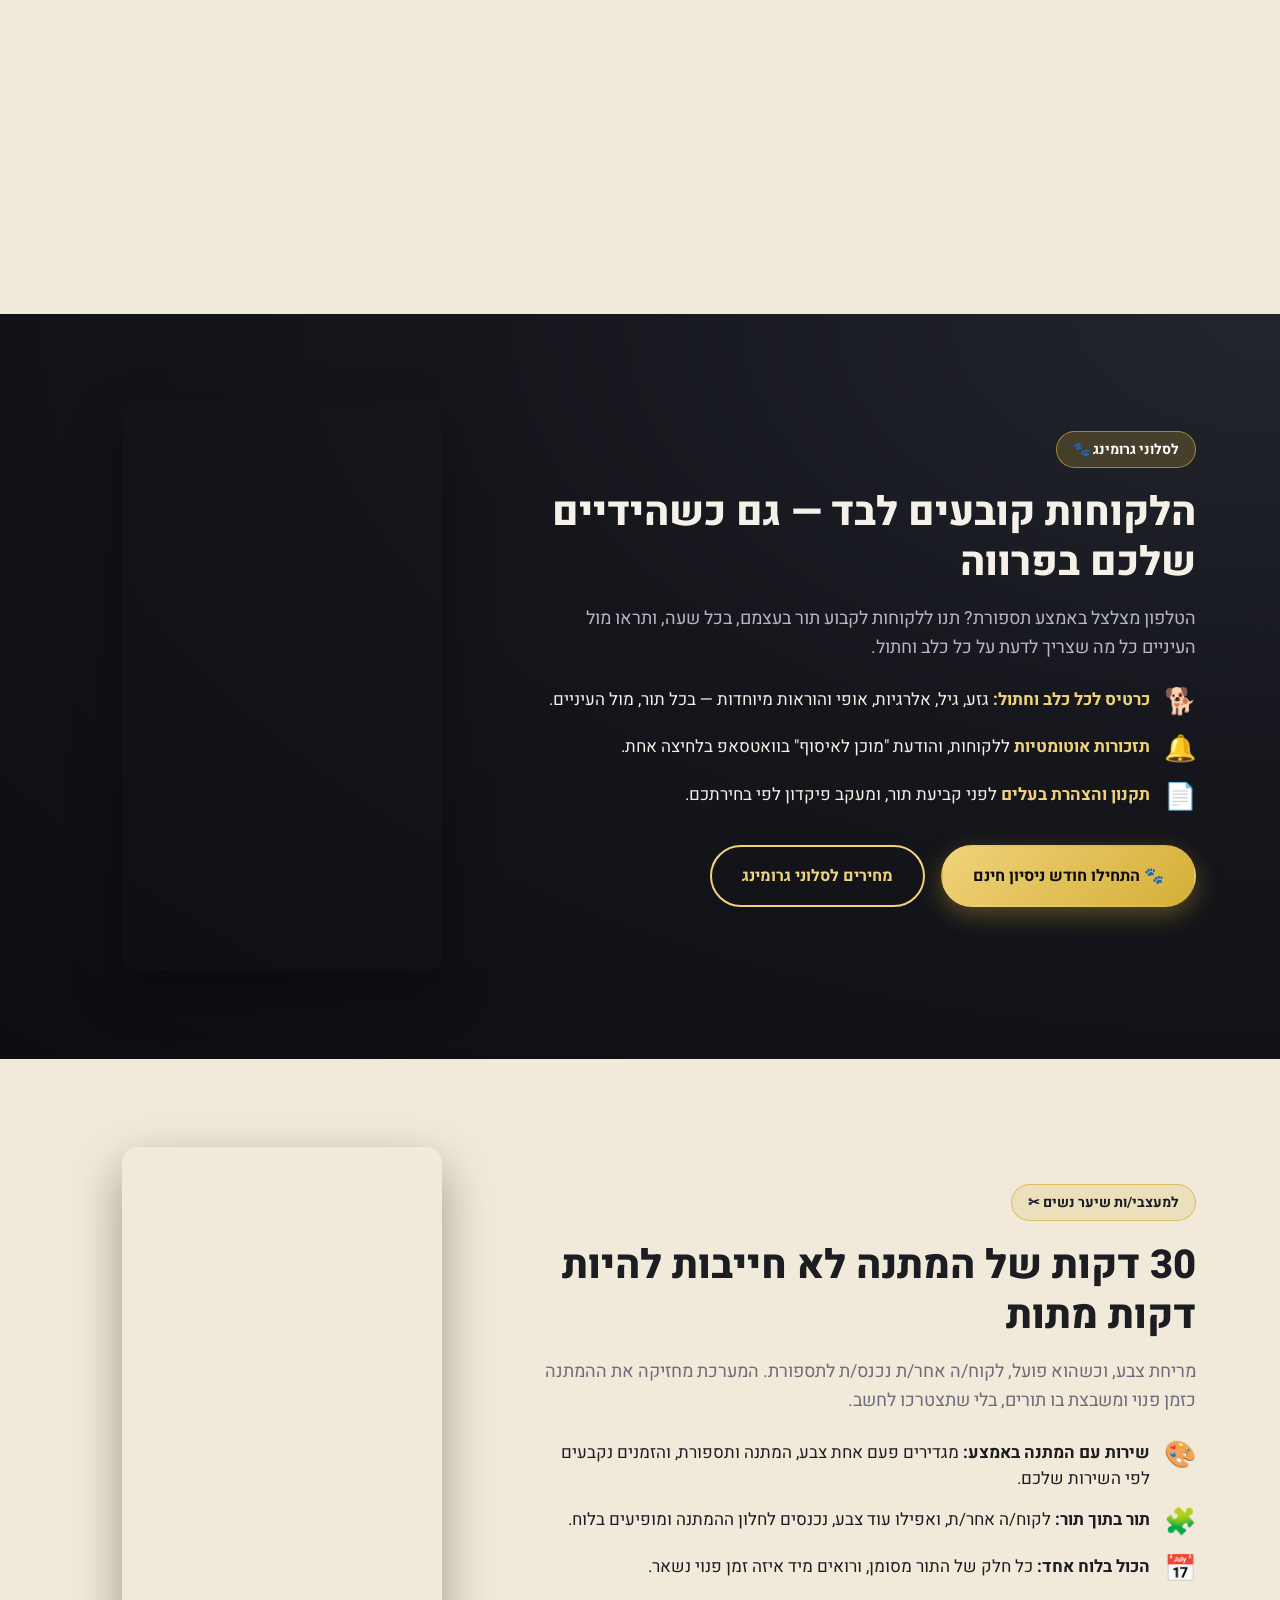
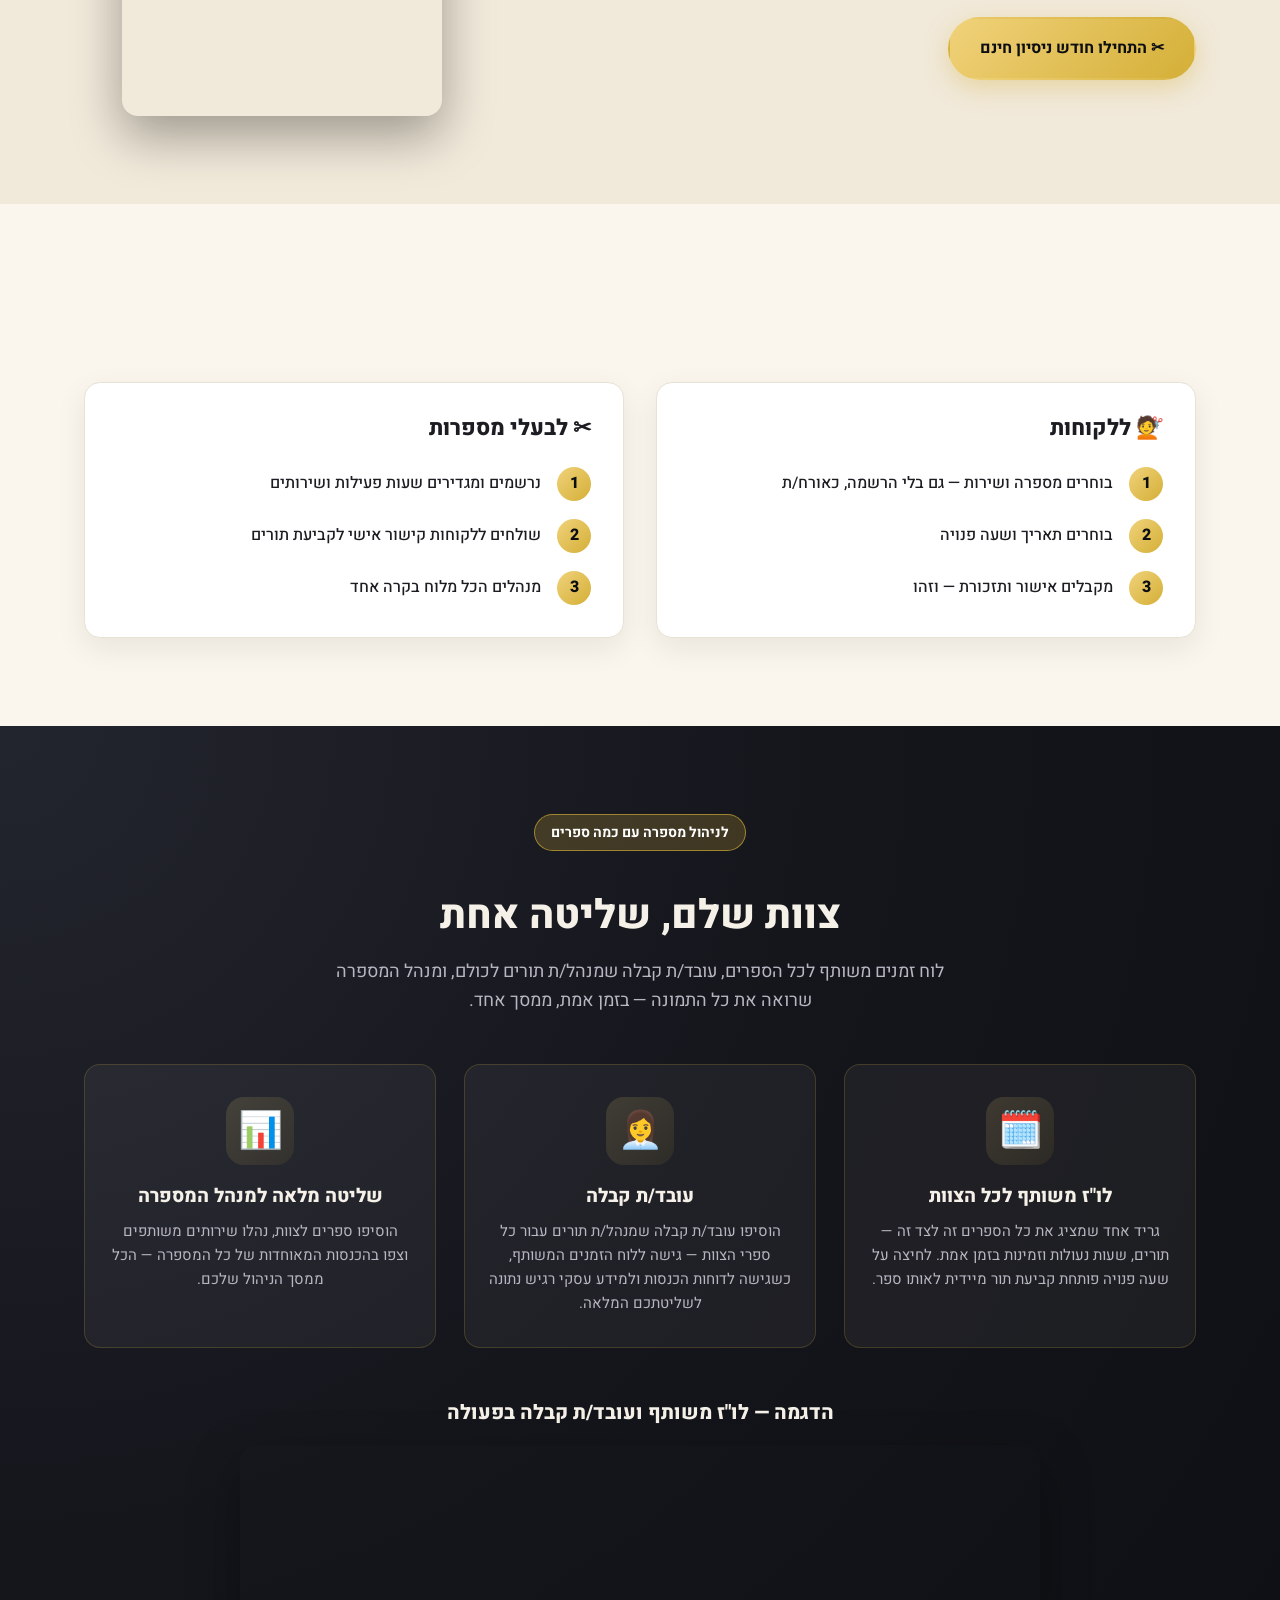
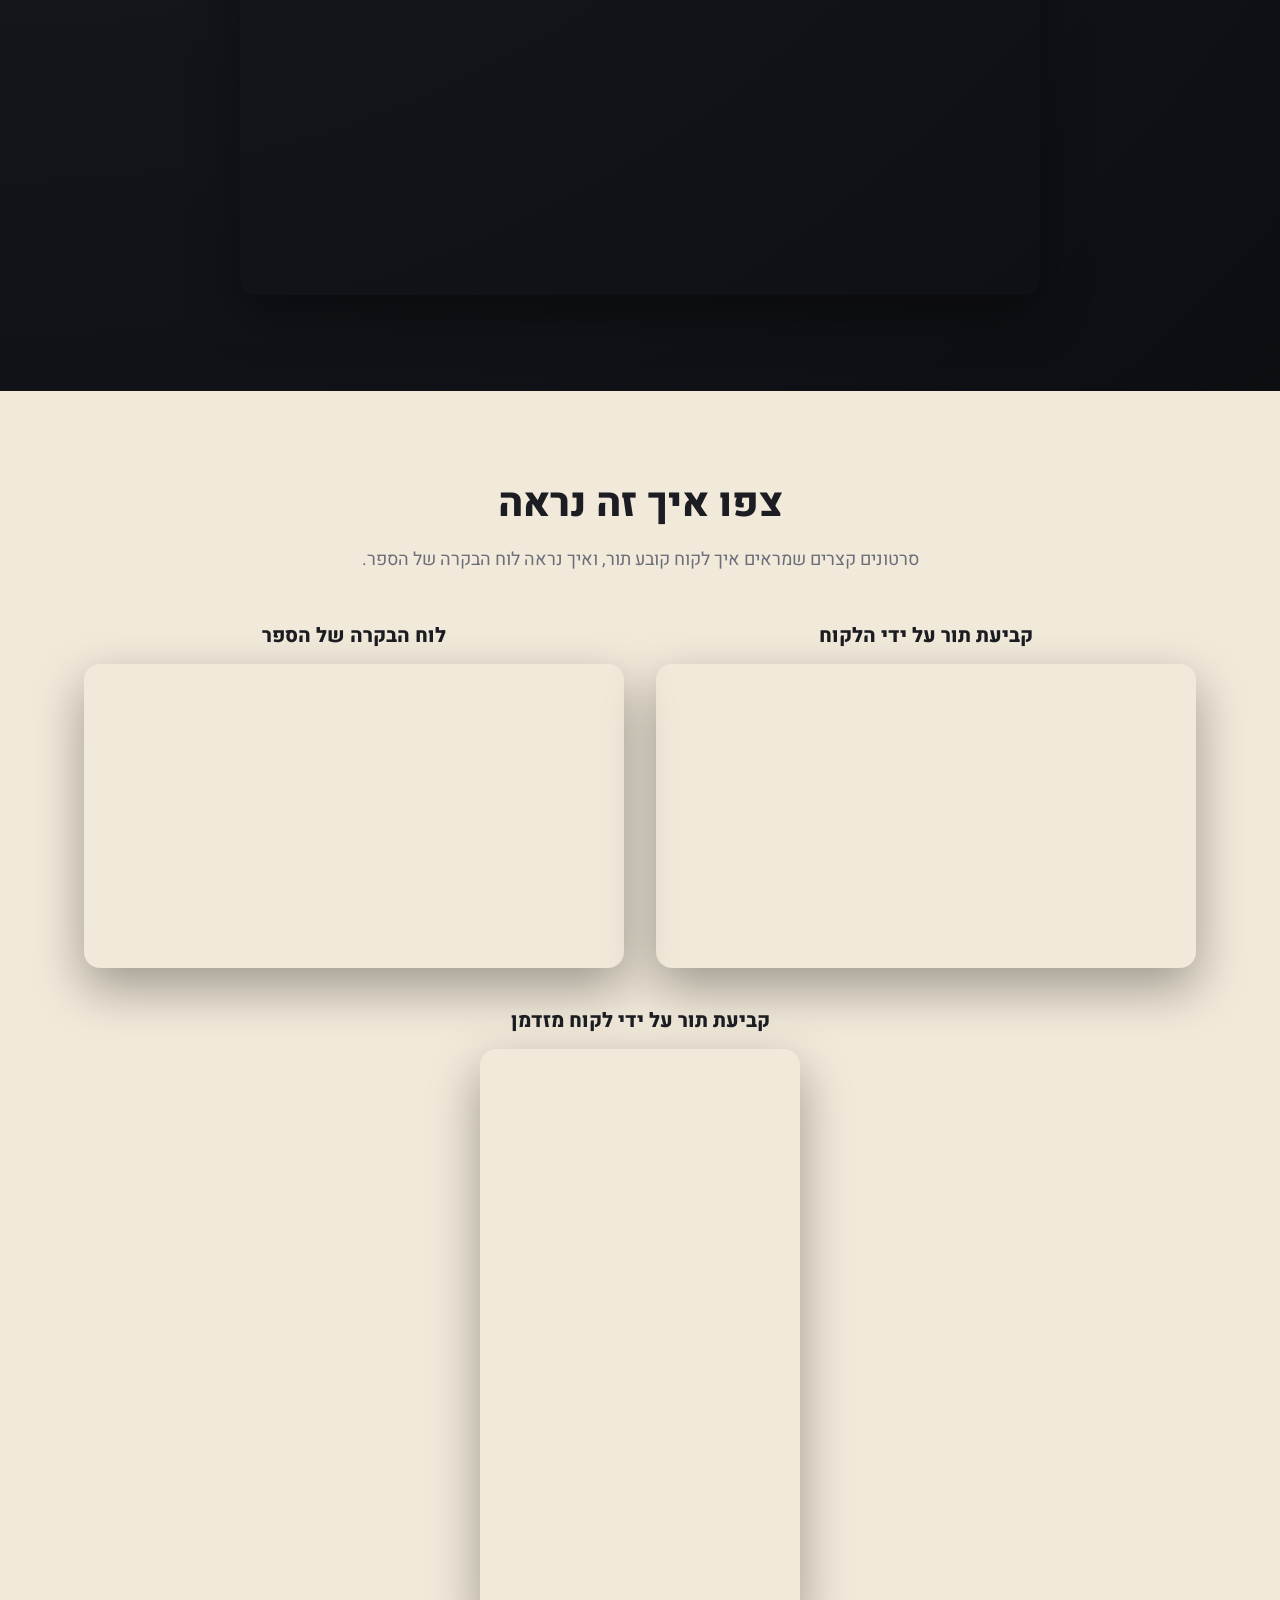
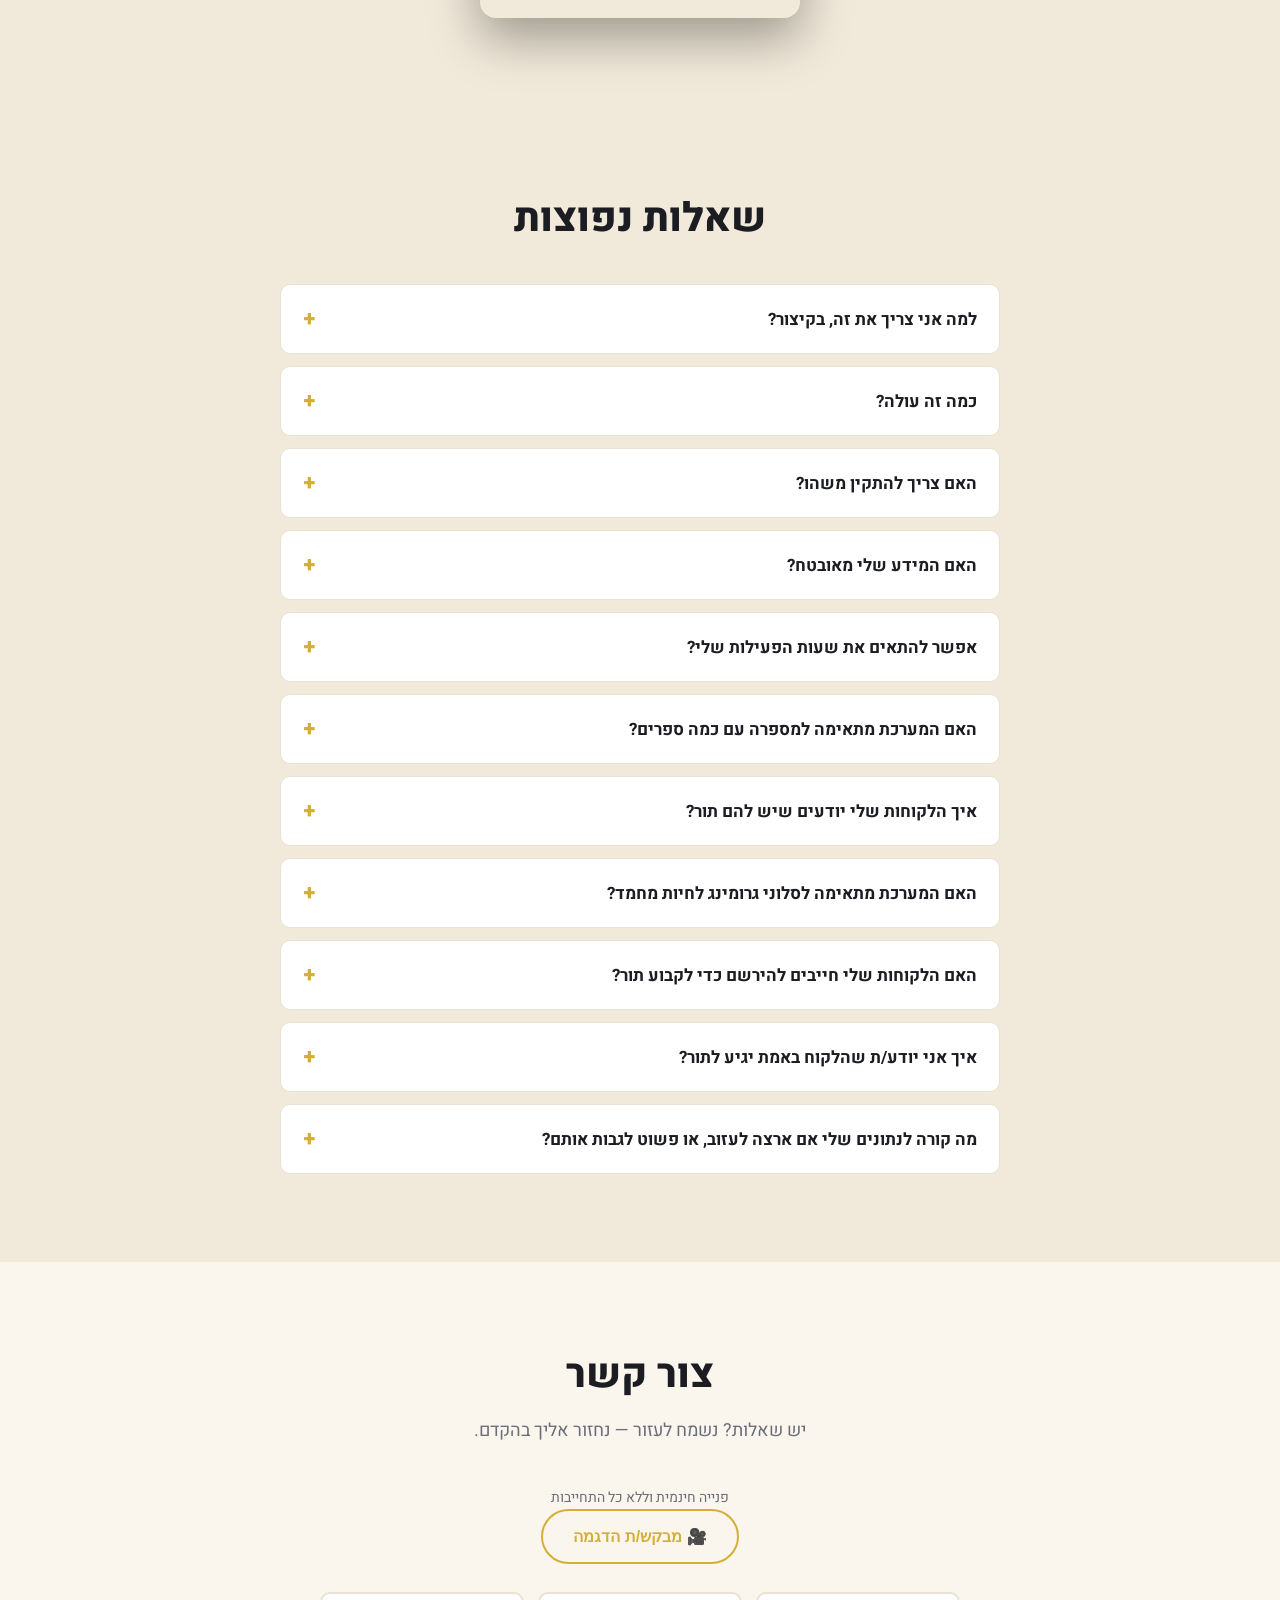
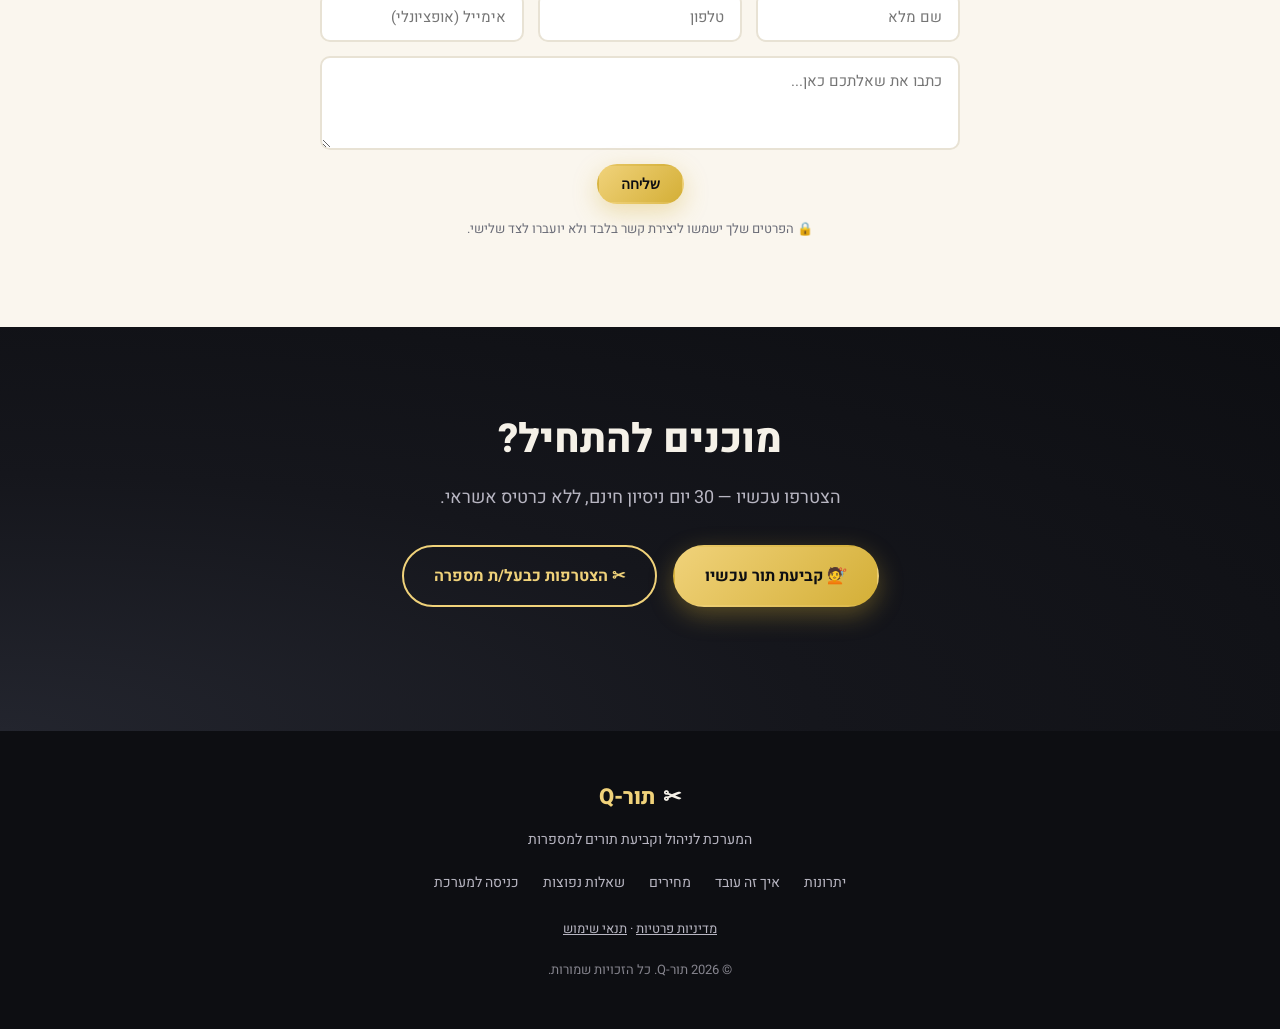
==== commit dd0e5931: "Landing: send an anonymous click beacon for links into the app (owner push alert); bump ?v=20 Co-Aut" ====
--- a/index.html
+++ b/index.html
@@ -594,7 +594,7 @@
     </div>
   </footer>
 
-  <script src="js/main.js?v=19"></script>
+  <script src="js/main.js?v=20"></script>
   <!-- Cloudflare Web Analytics --><script type='module' src='https://static.cloudflareinsights.com/beacon.min.js' data-cf-beacon='{"token": "23ca78c6d6564e929dbc2f4ade2c9320"}'></script><!-- End Cloudflare Web Analytics -->
 </body>
 </html>
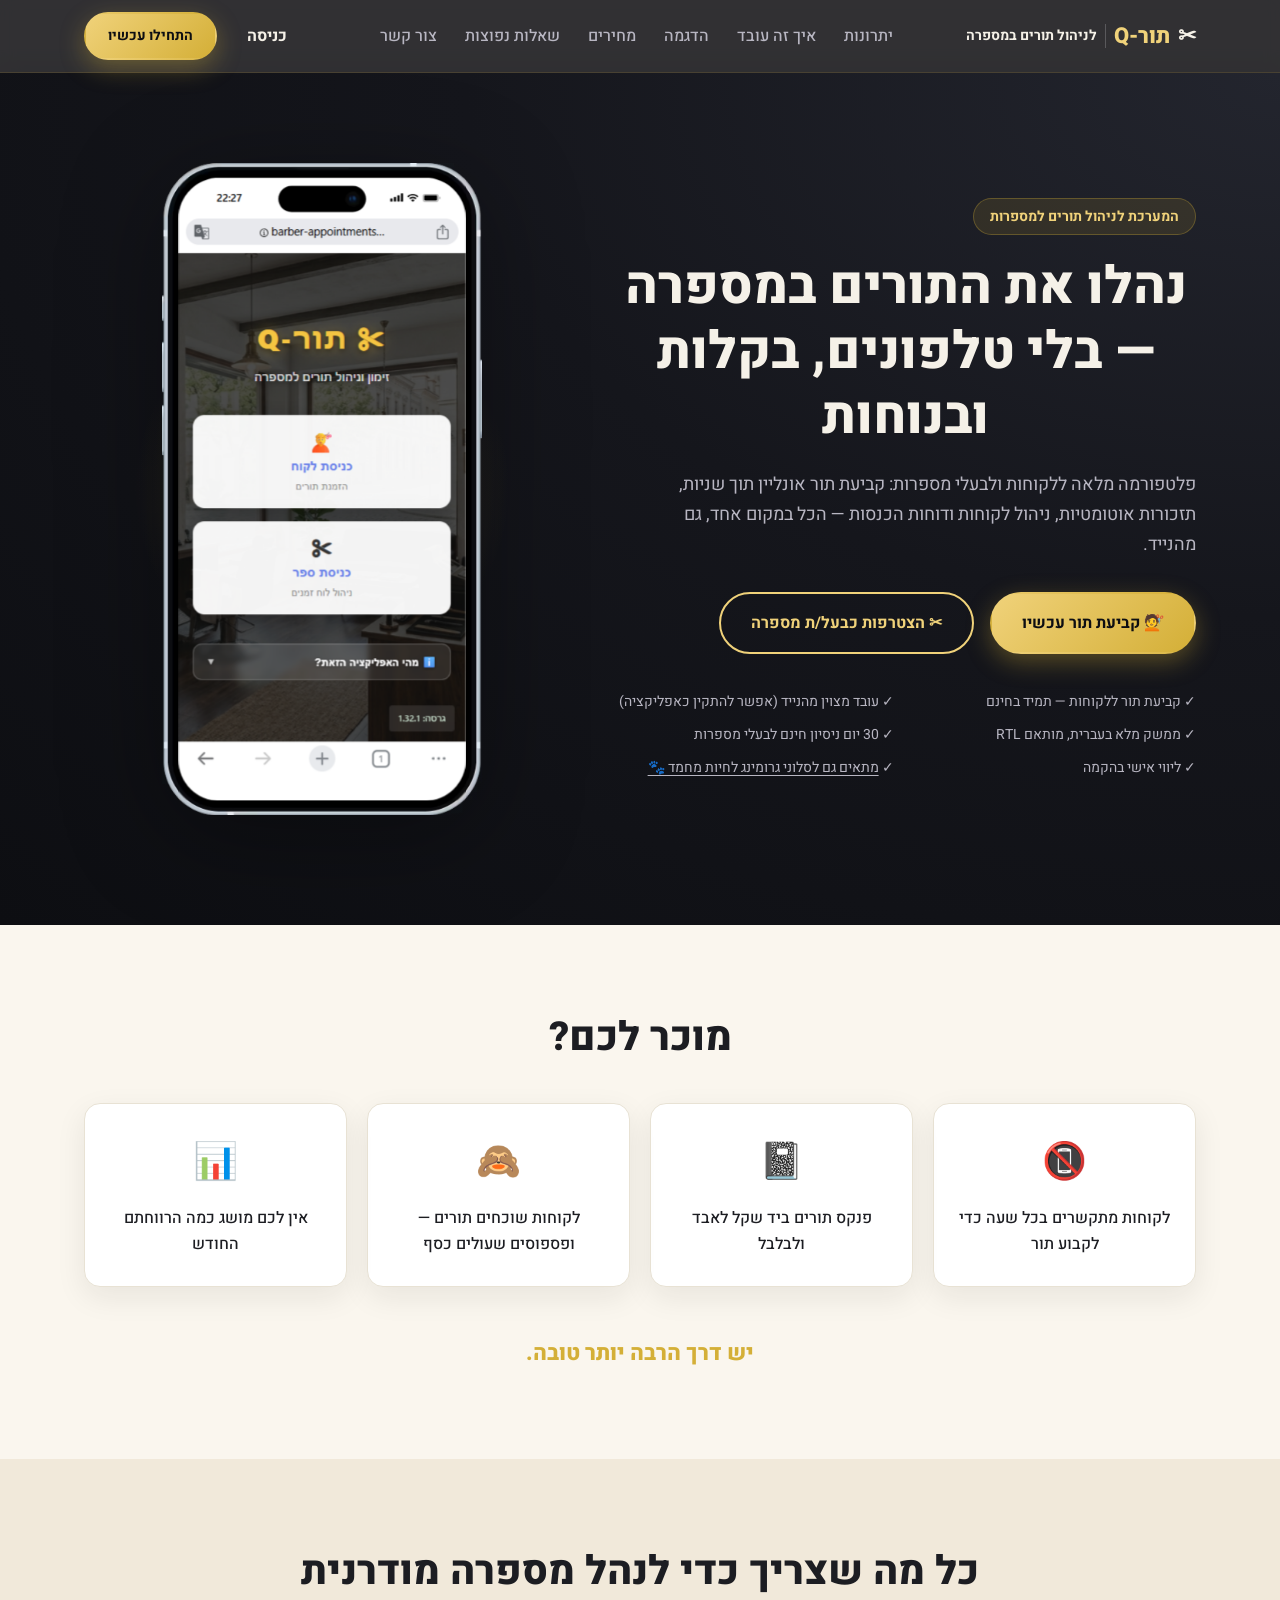
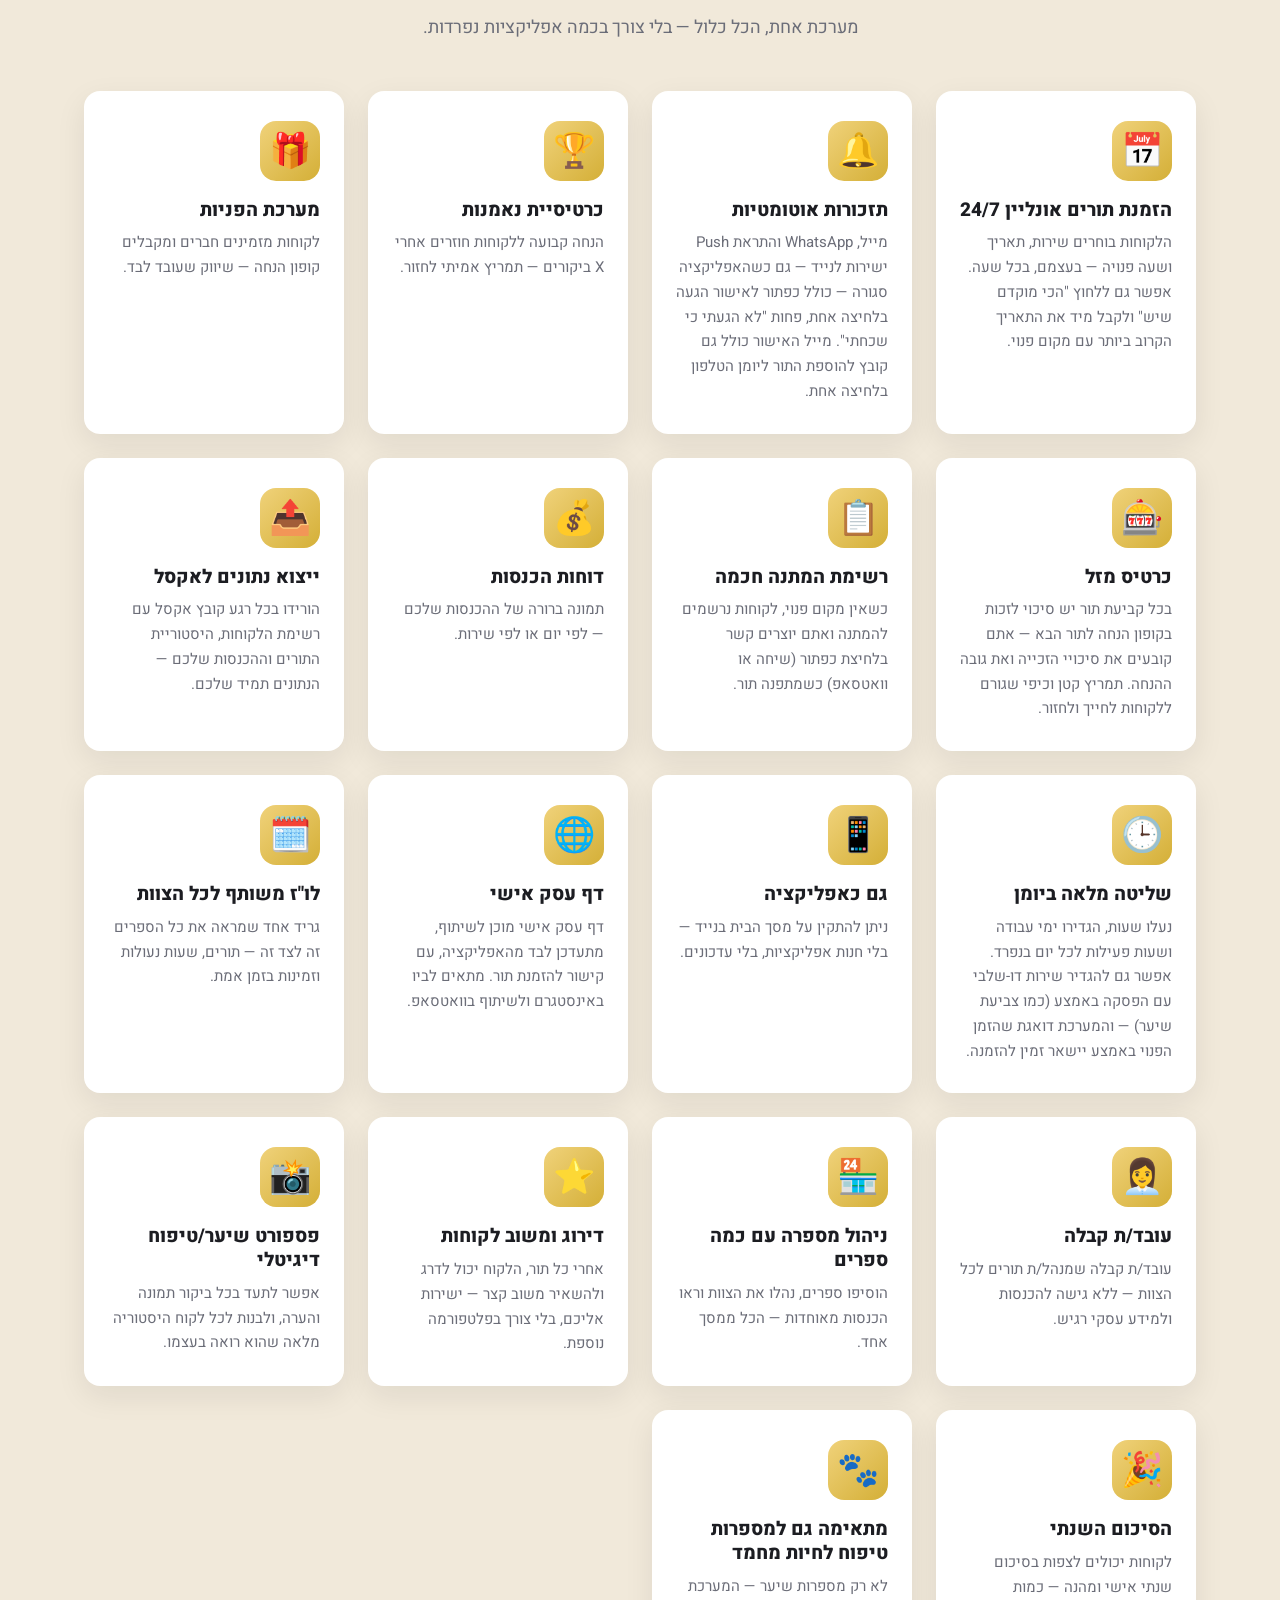
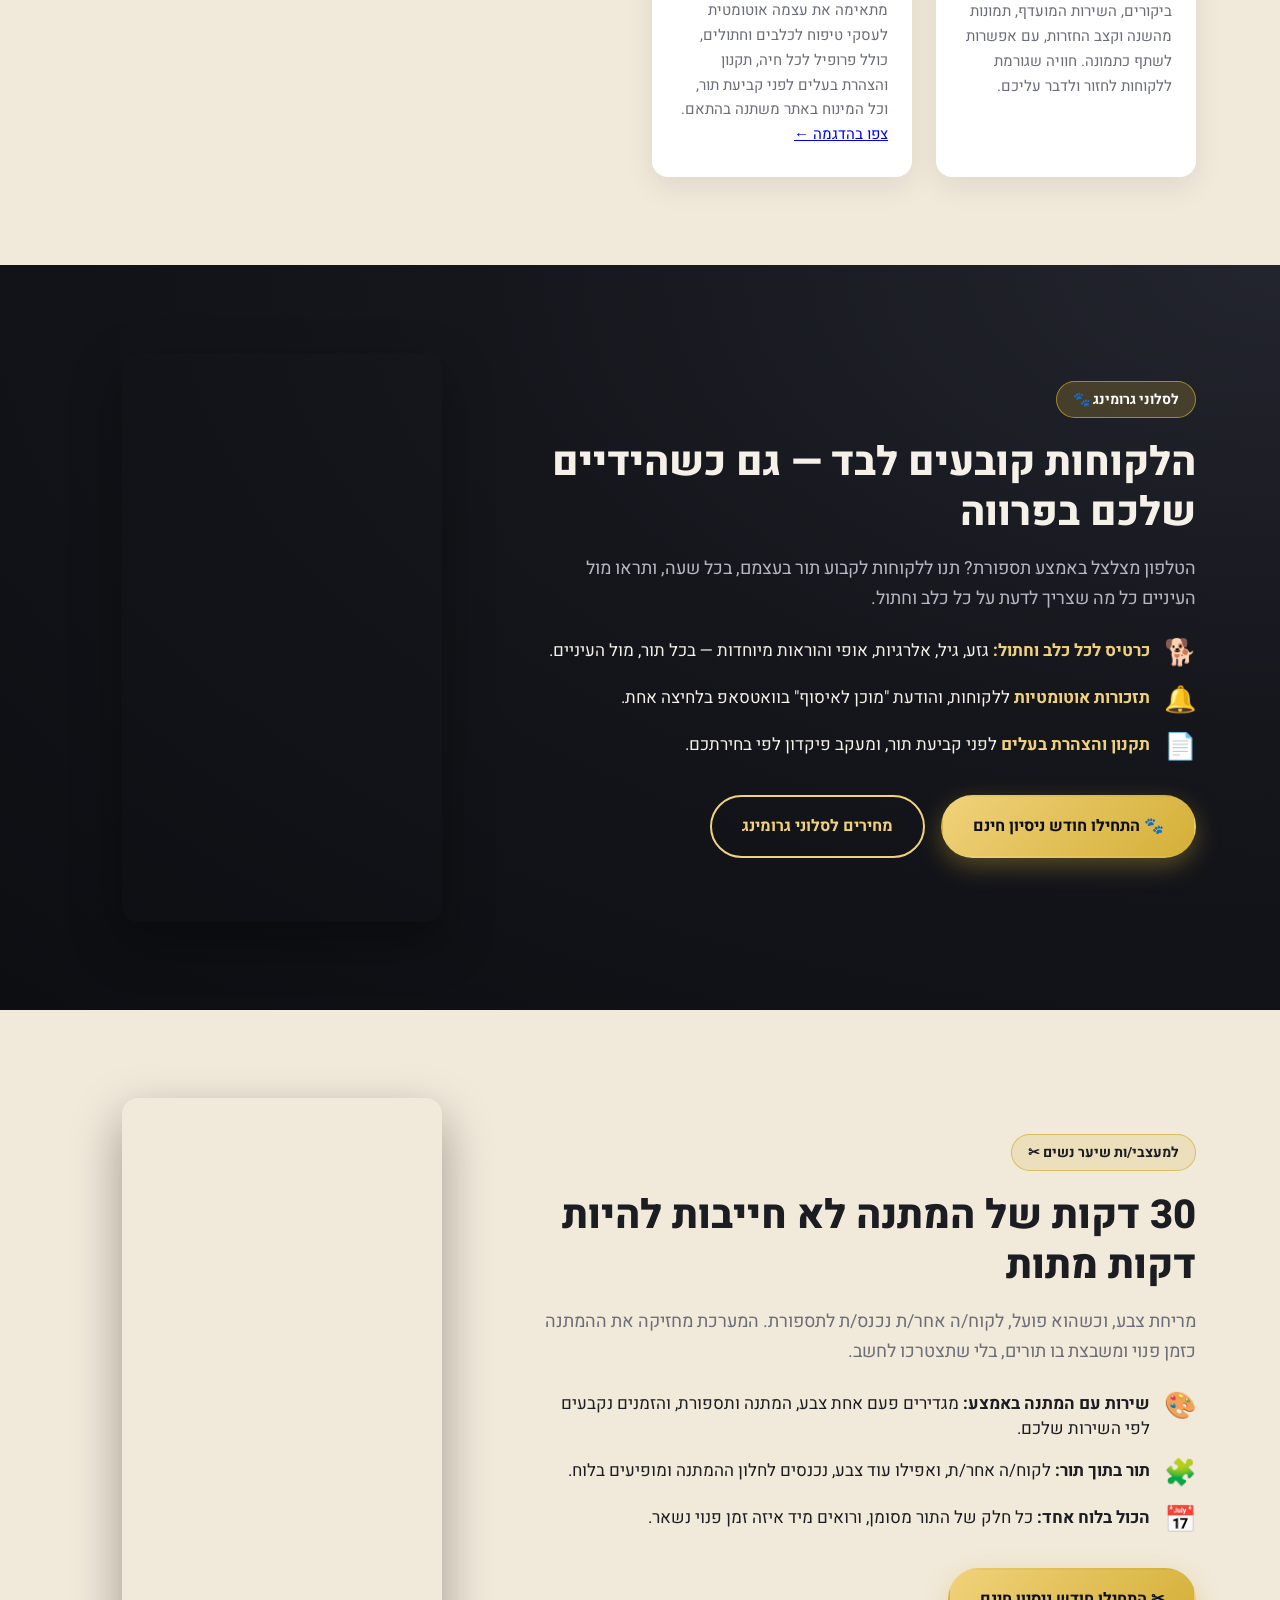
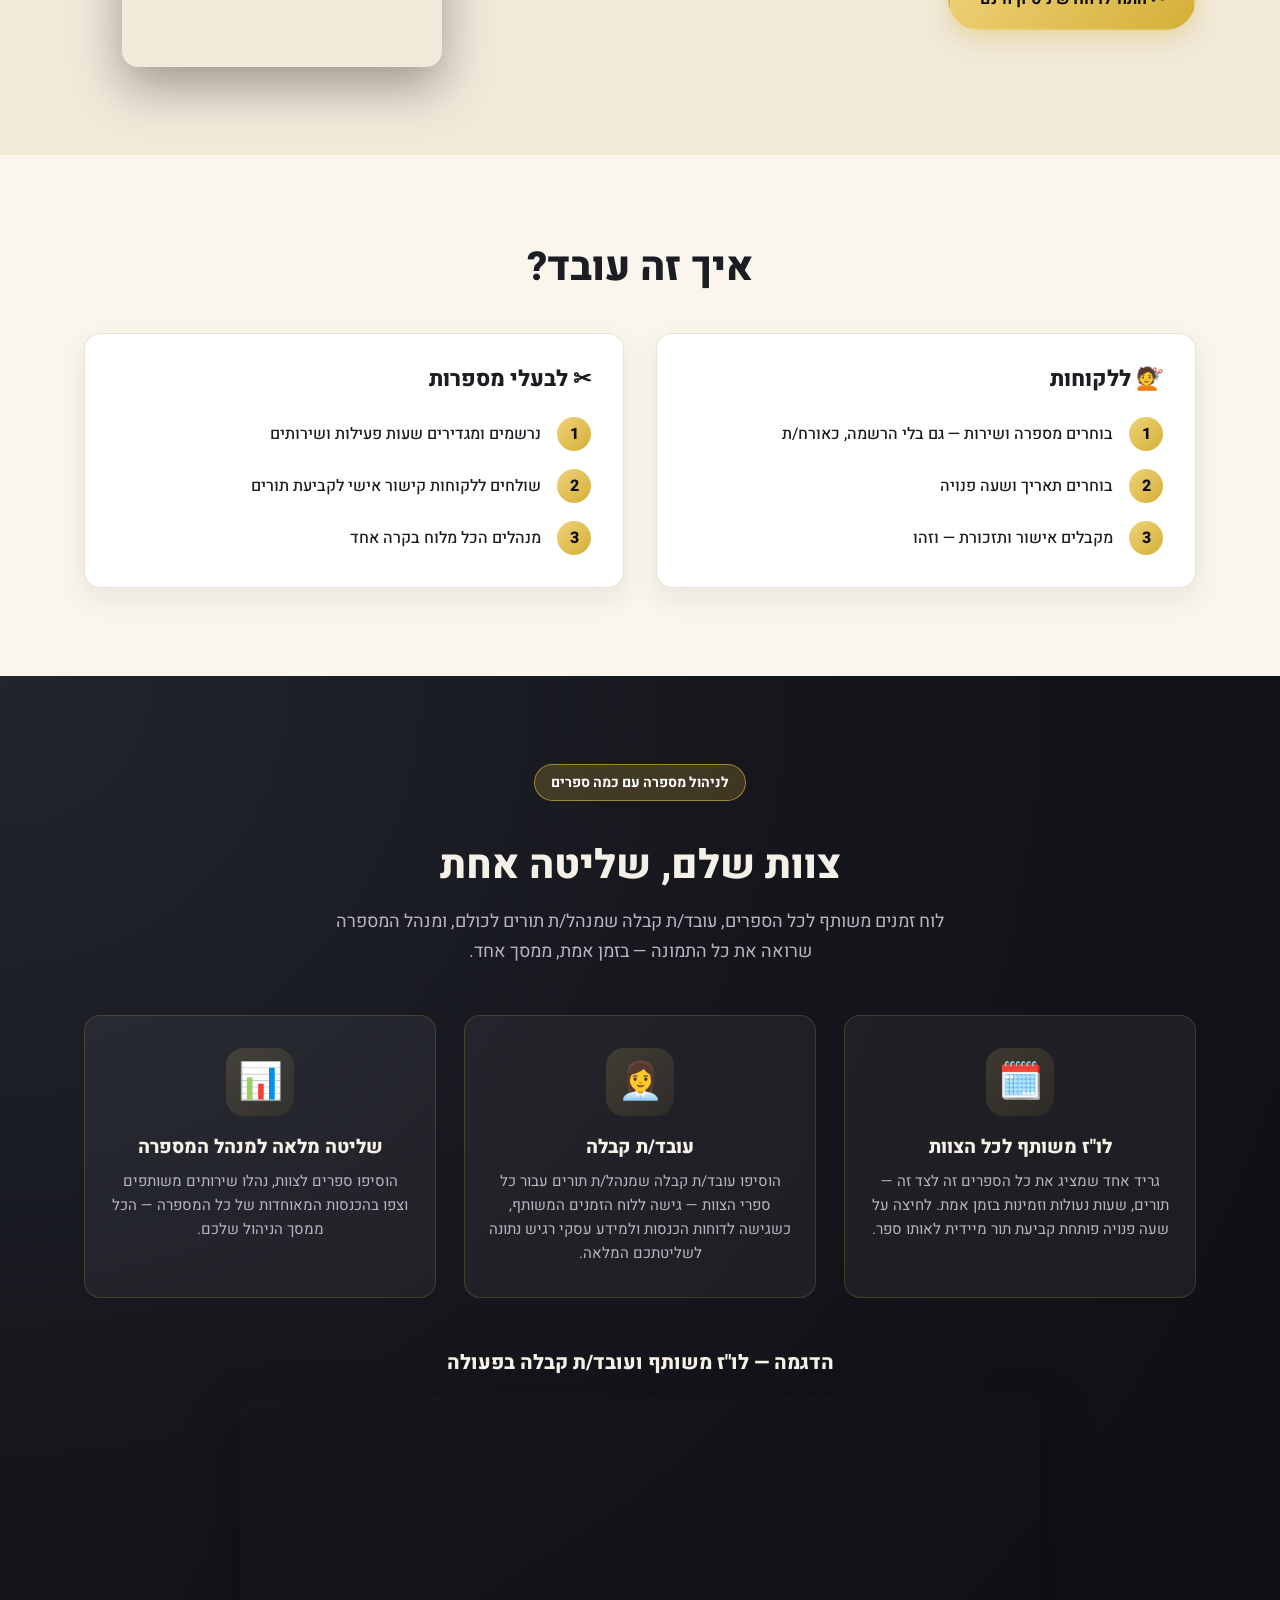
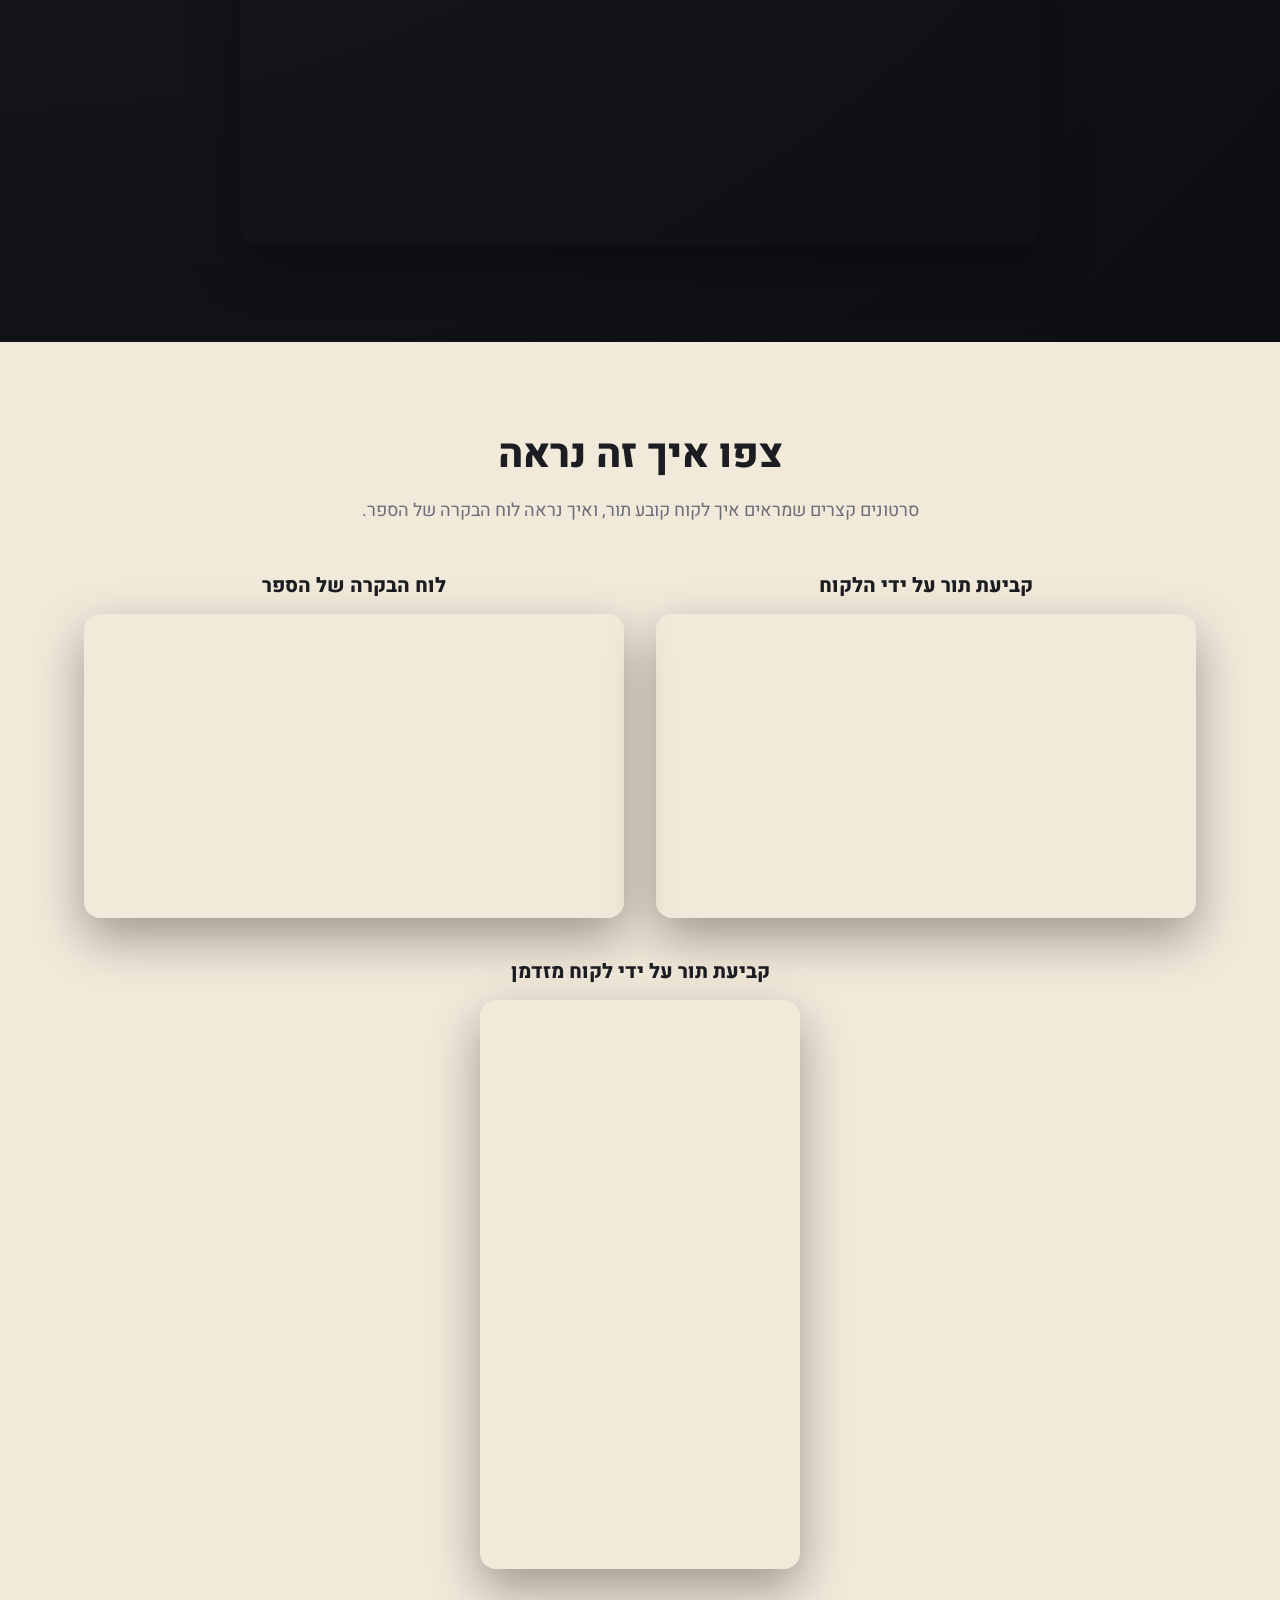
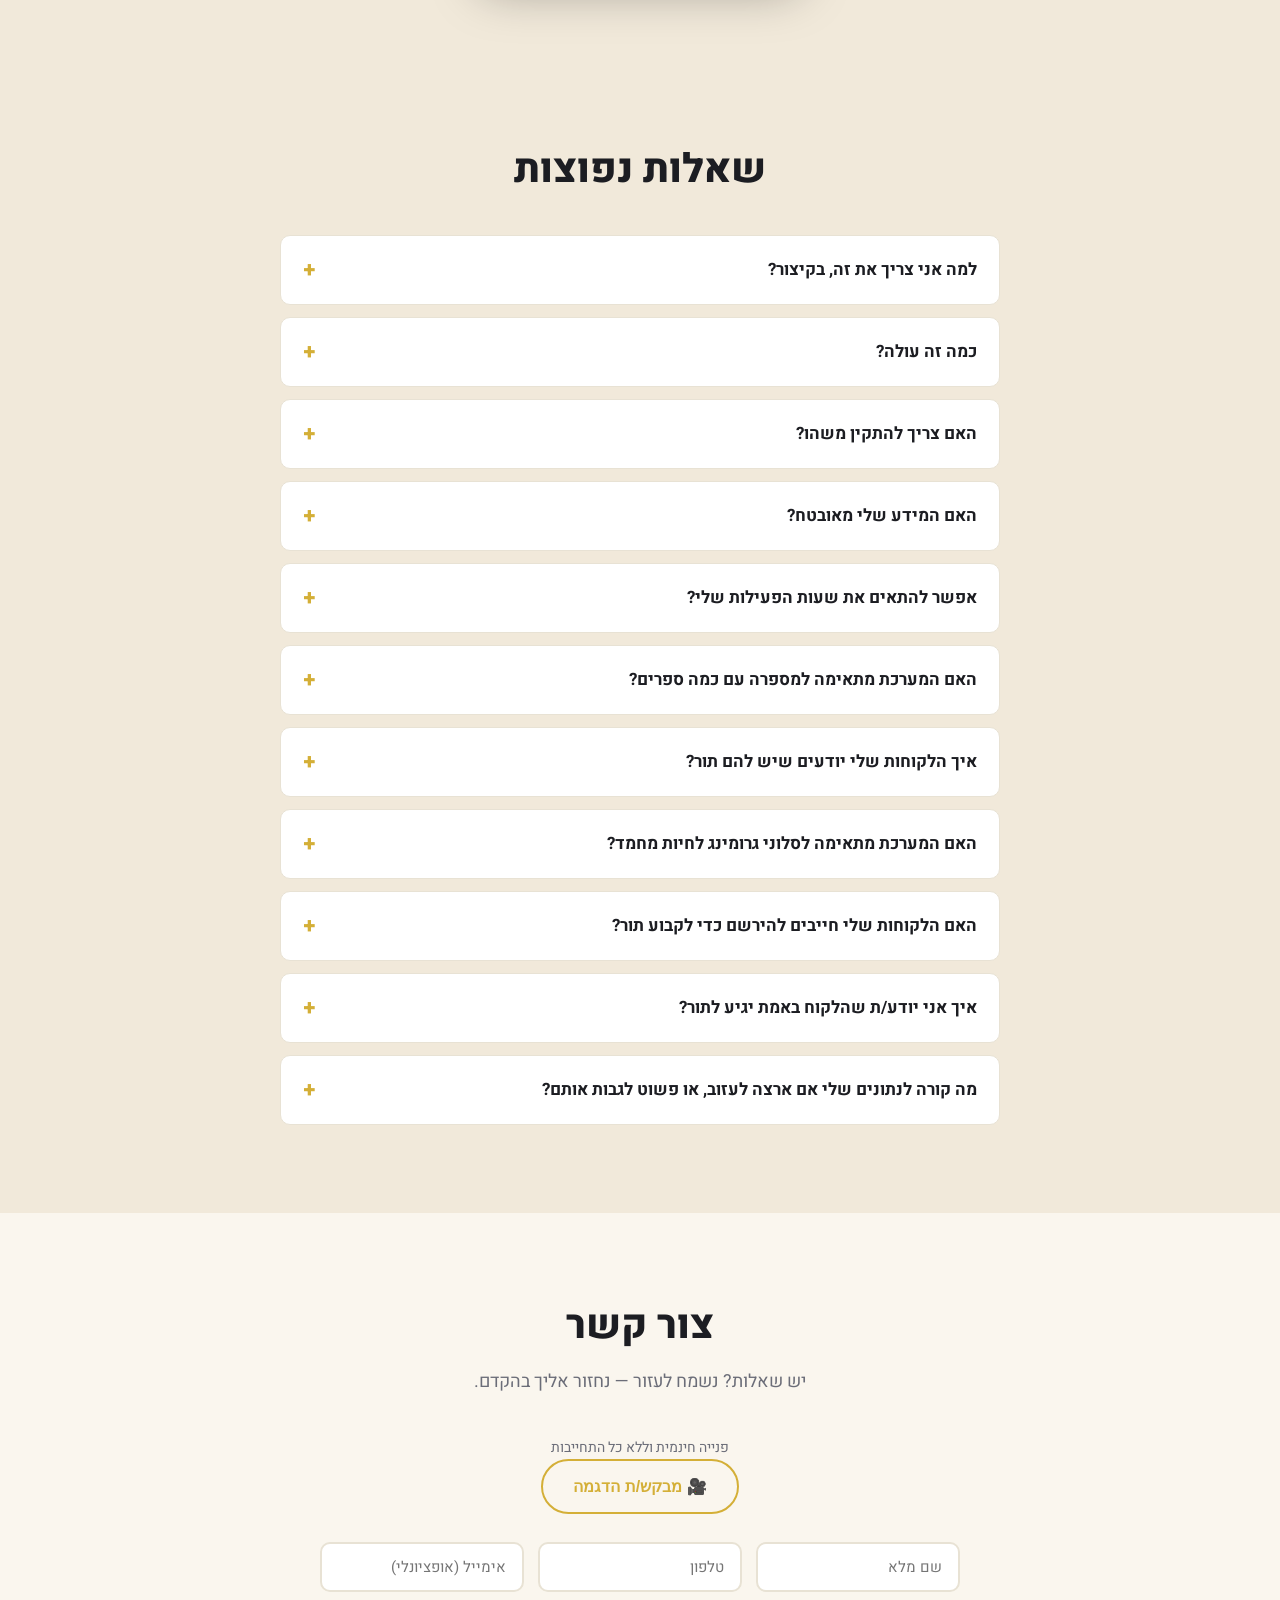
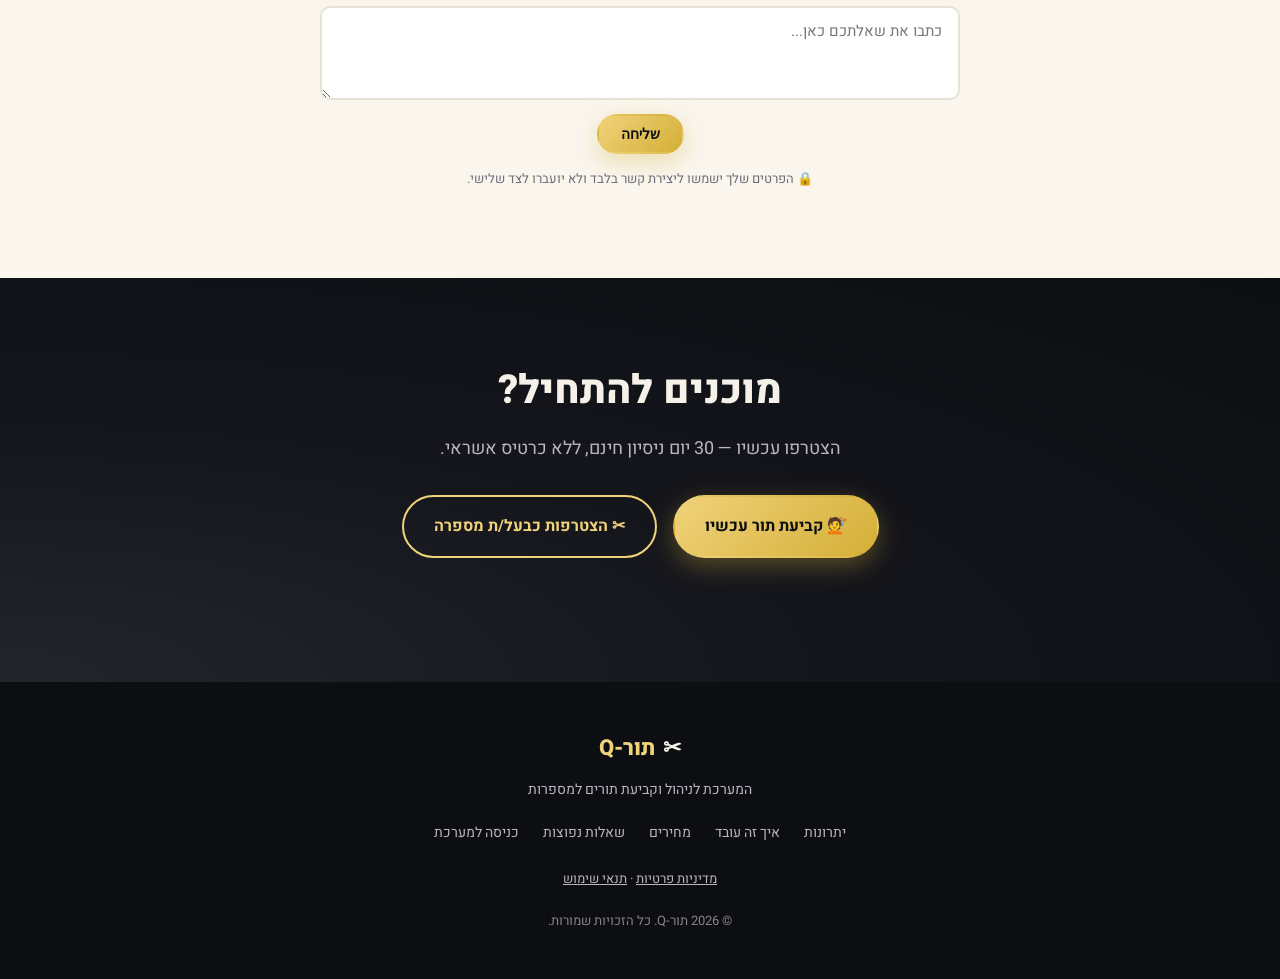
==== commit 7fc0e8cc: "Landing: add personal business page feature card Co-Authored-By: Claude Sonnet 5.5 <noreply@anthropi" ====
--- a/index.html
+++ b/index.html
@@ -191,6 +191,11 @@
           <p>ניתן להתקין על מסך הבית בנייד — בלי חנות אפליקציות, בלי עדכונים.</p>
         </div>
         <div class="feature-card reveal">
+          <span class="feature-icon">🌐</span>
+          <h3>דף עסק אישי</h3>
+          <p>דף עסק אישי מוכן לשיתוף, מתעדכן לבד מהאפליקציה, עם קישור להזמנת תור. מתאים לביו באינסטגרם ולשיתוף בוואטסאפ.</p>
+        </div>
+        <div class="feature-card reveal">
           <span class="feature-icon">🗓️</span>
           <h3>לו"ז משותף לכל הצוות</h3>
           <p>גריד אחד שמראה את כל הספרים זה לצד זה — תורים, שעות נעולות וזמינות בזמן אמת.</p>
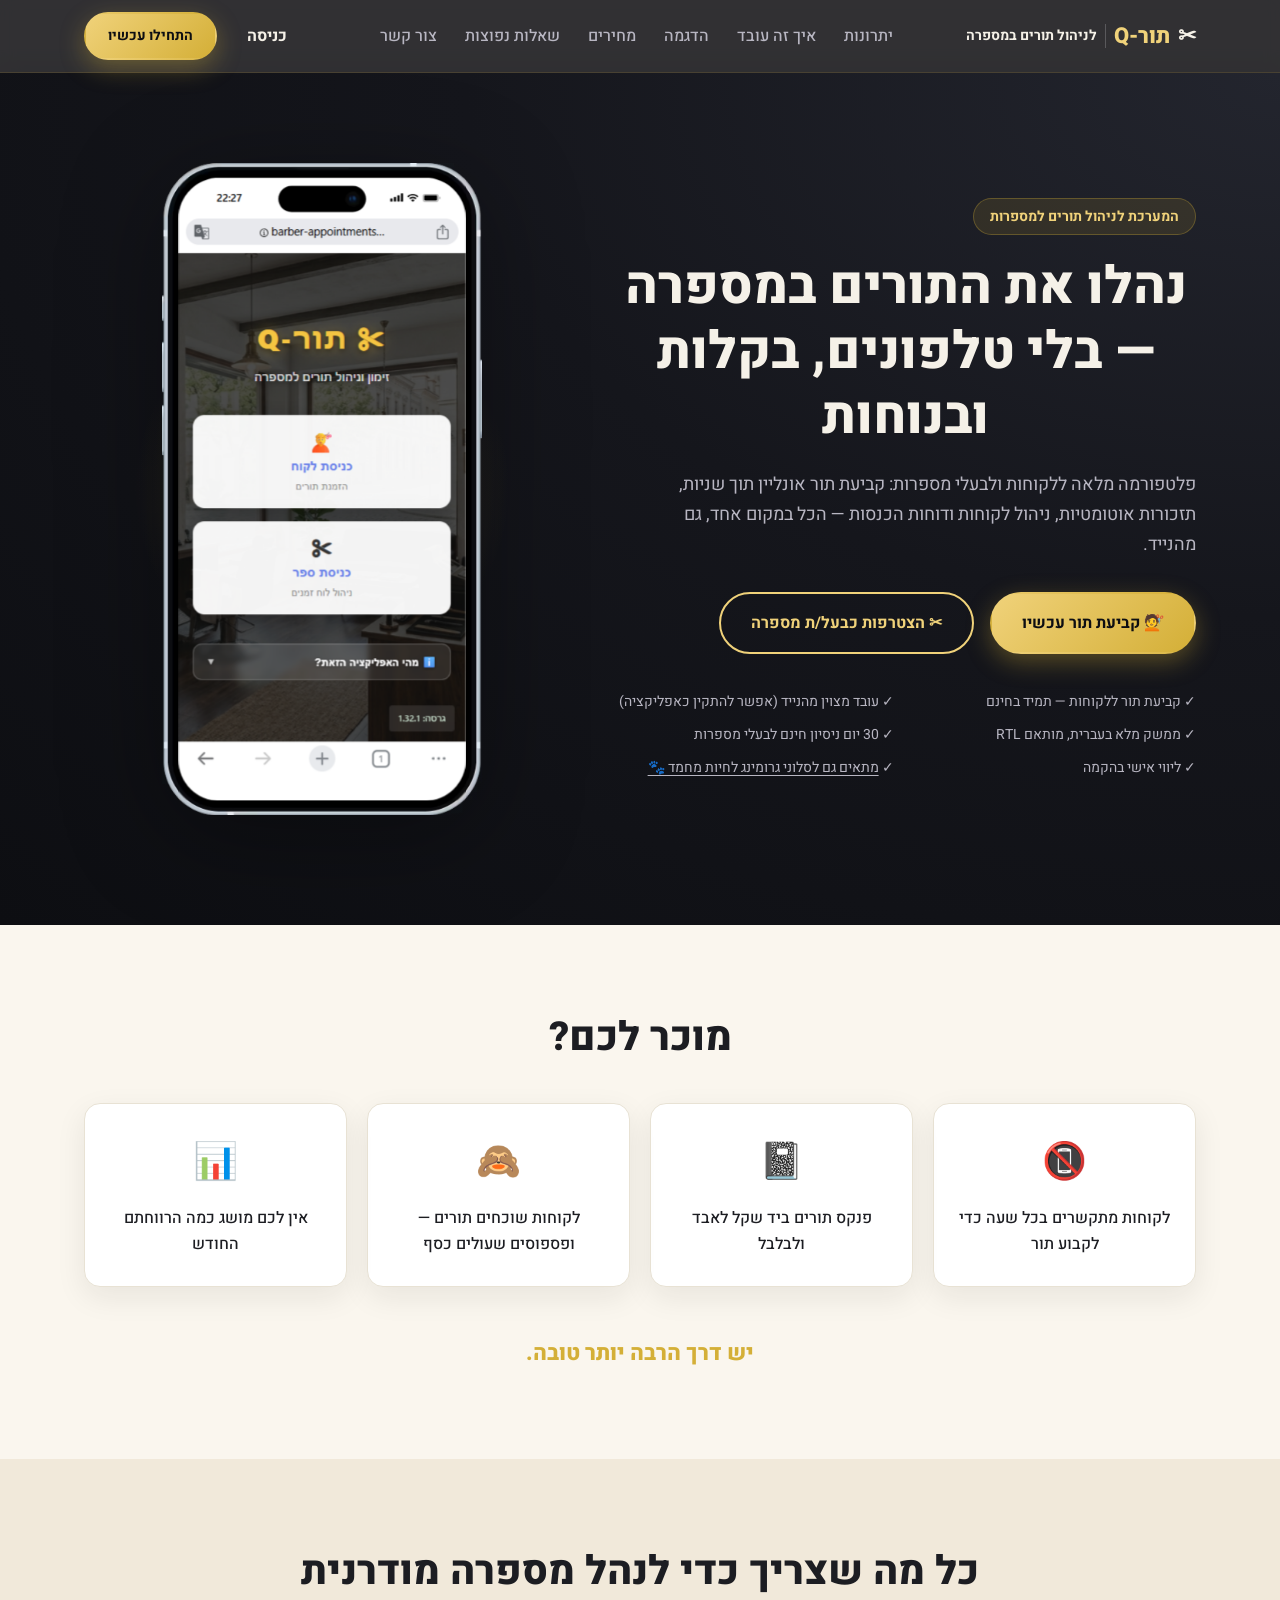
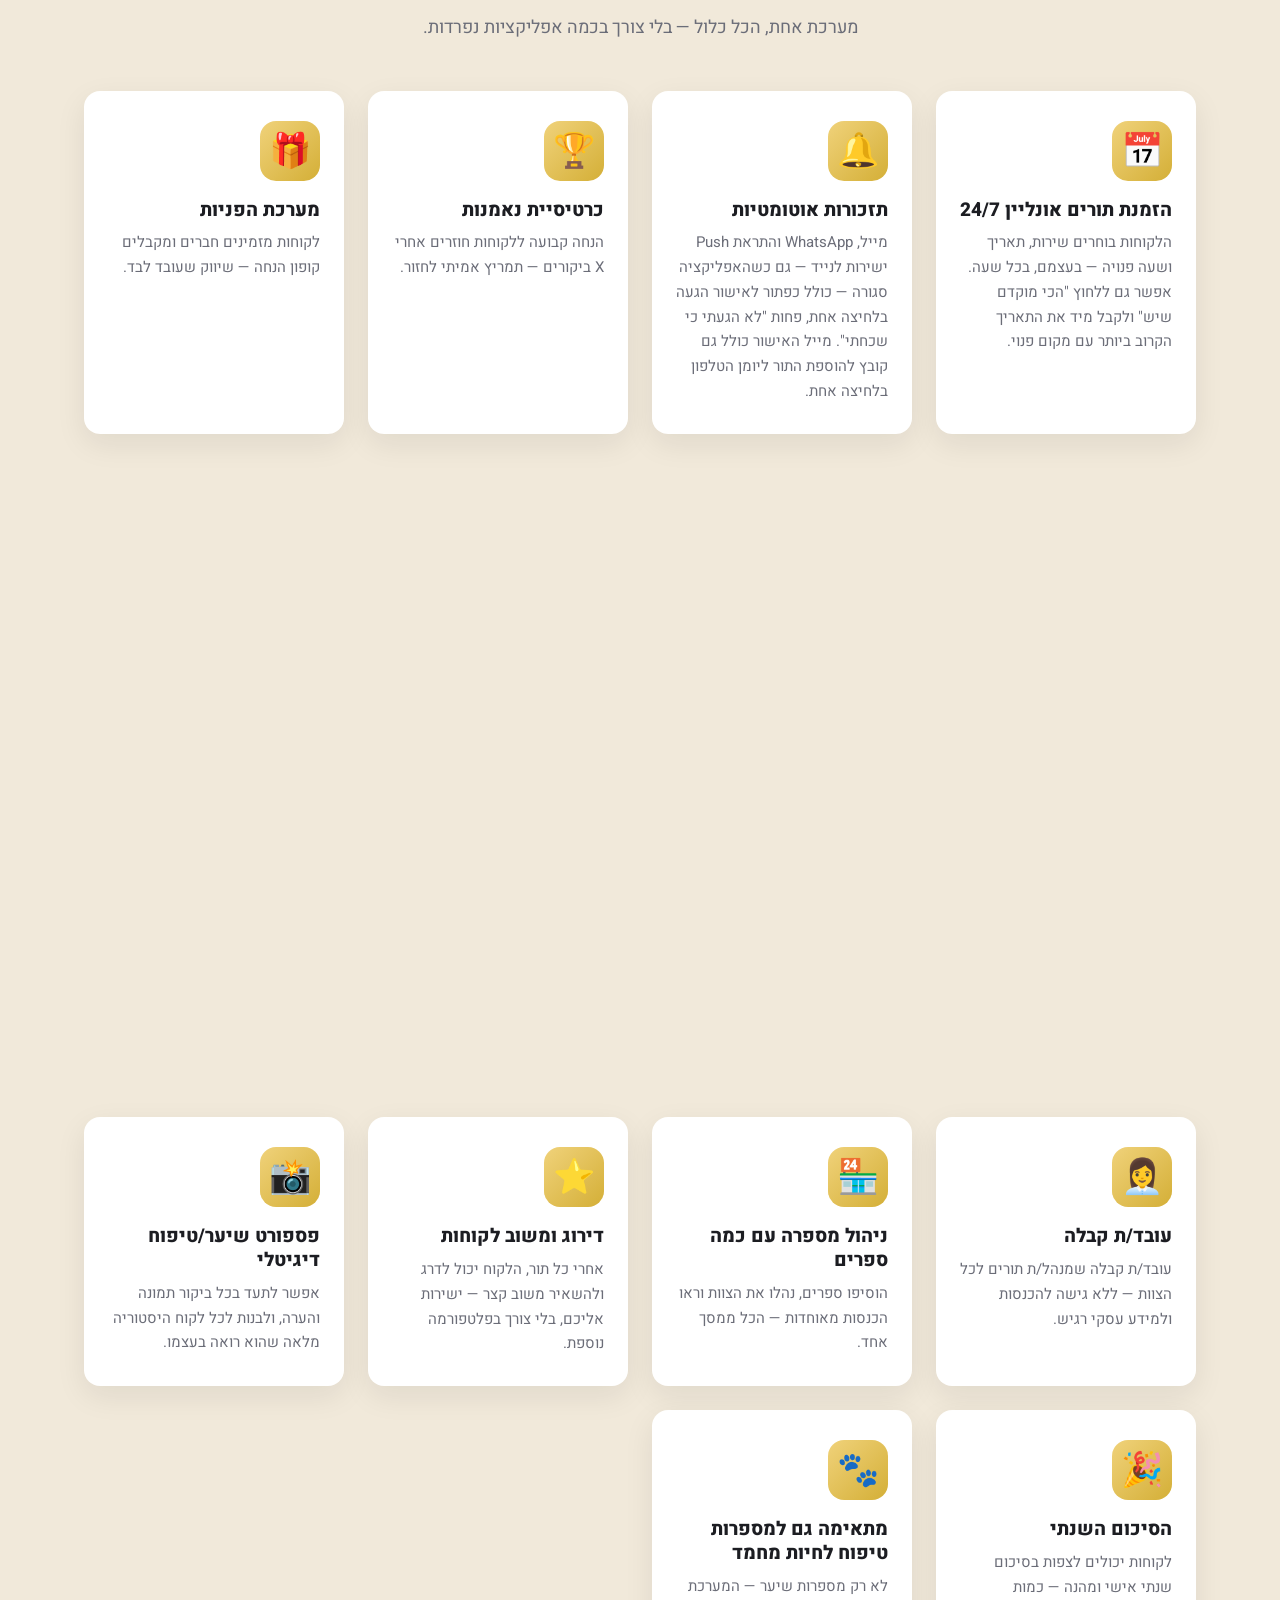
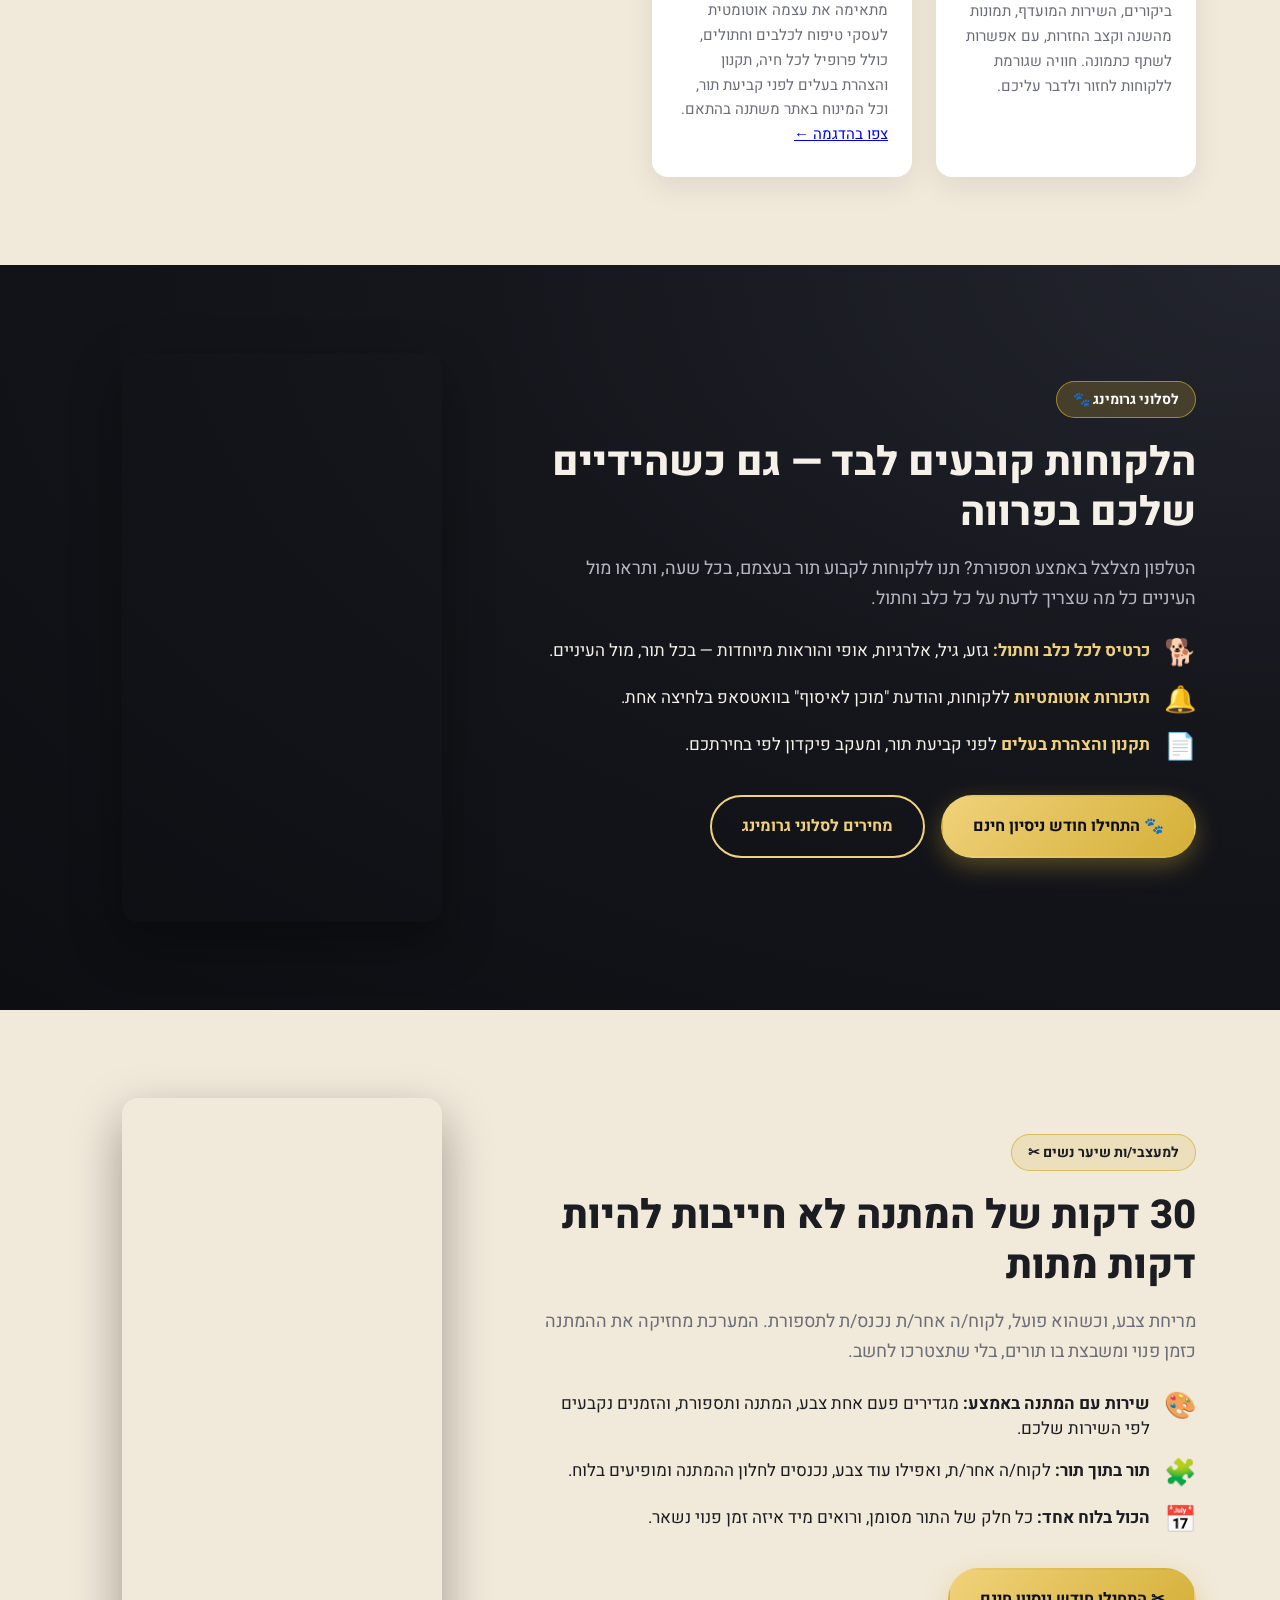
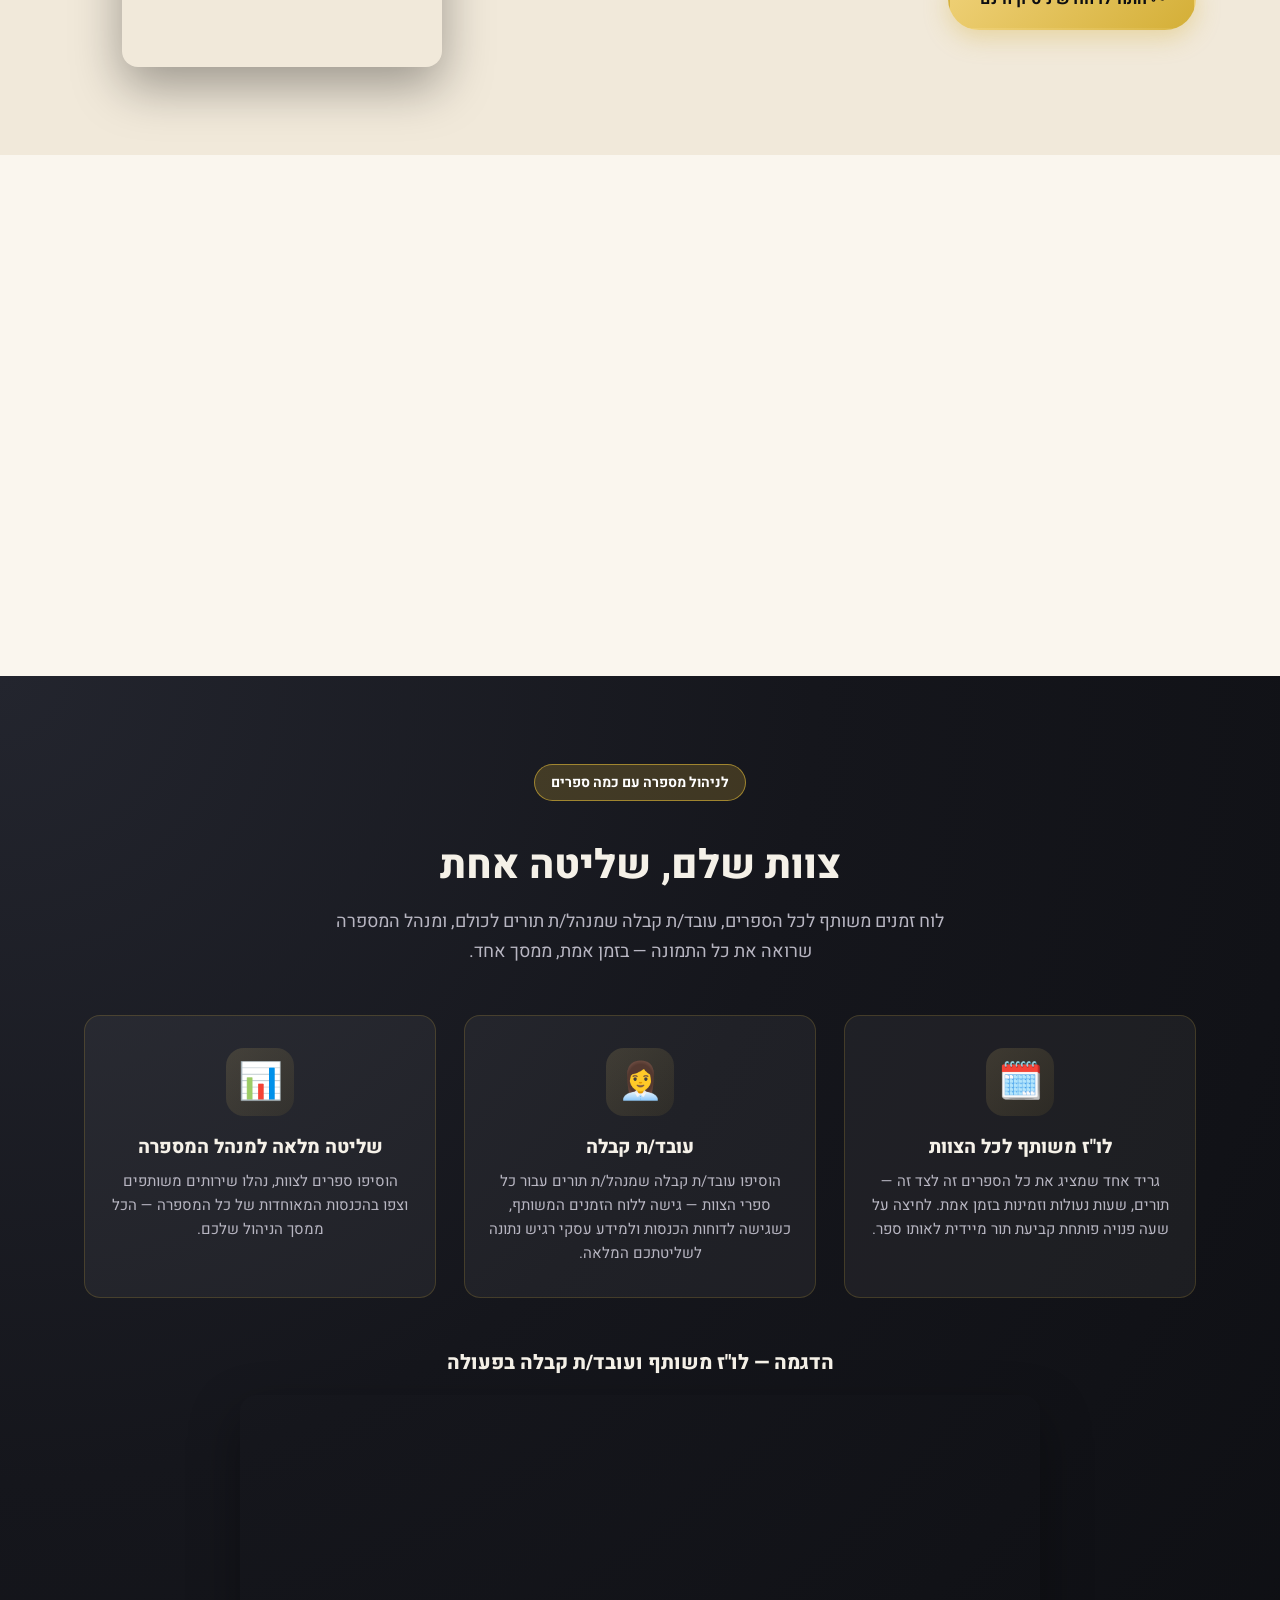
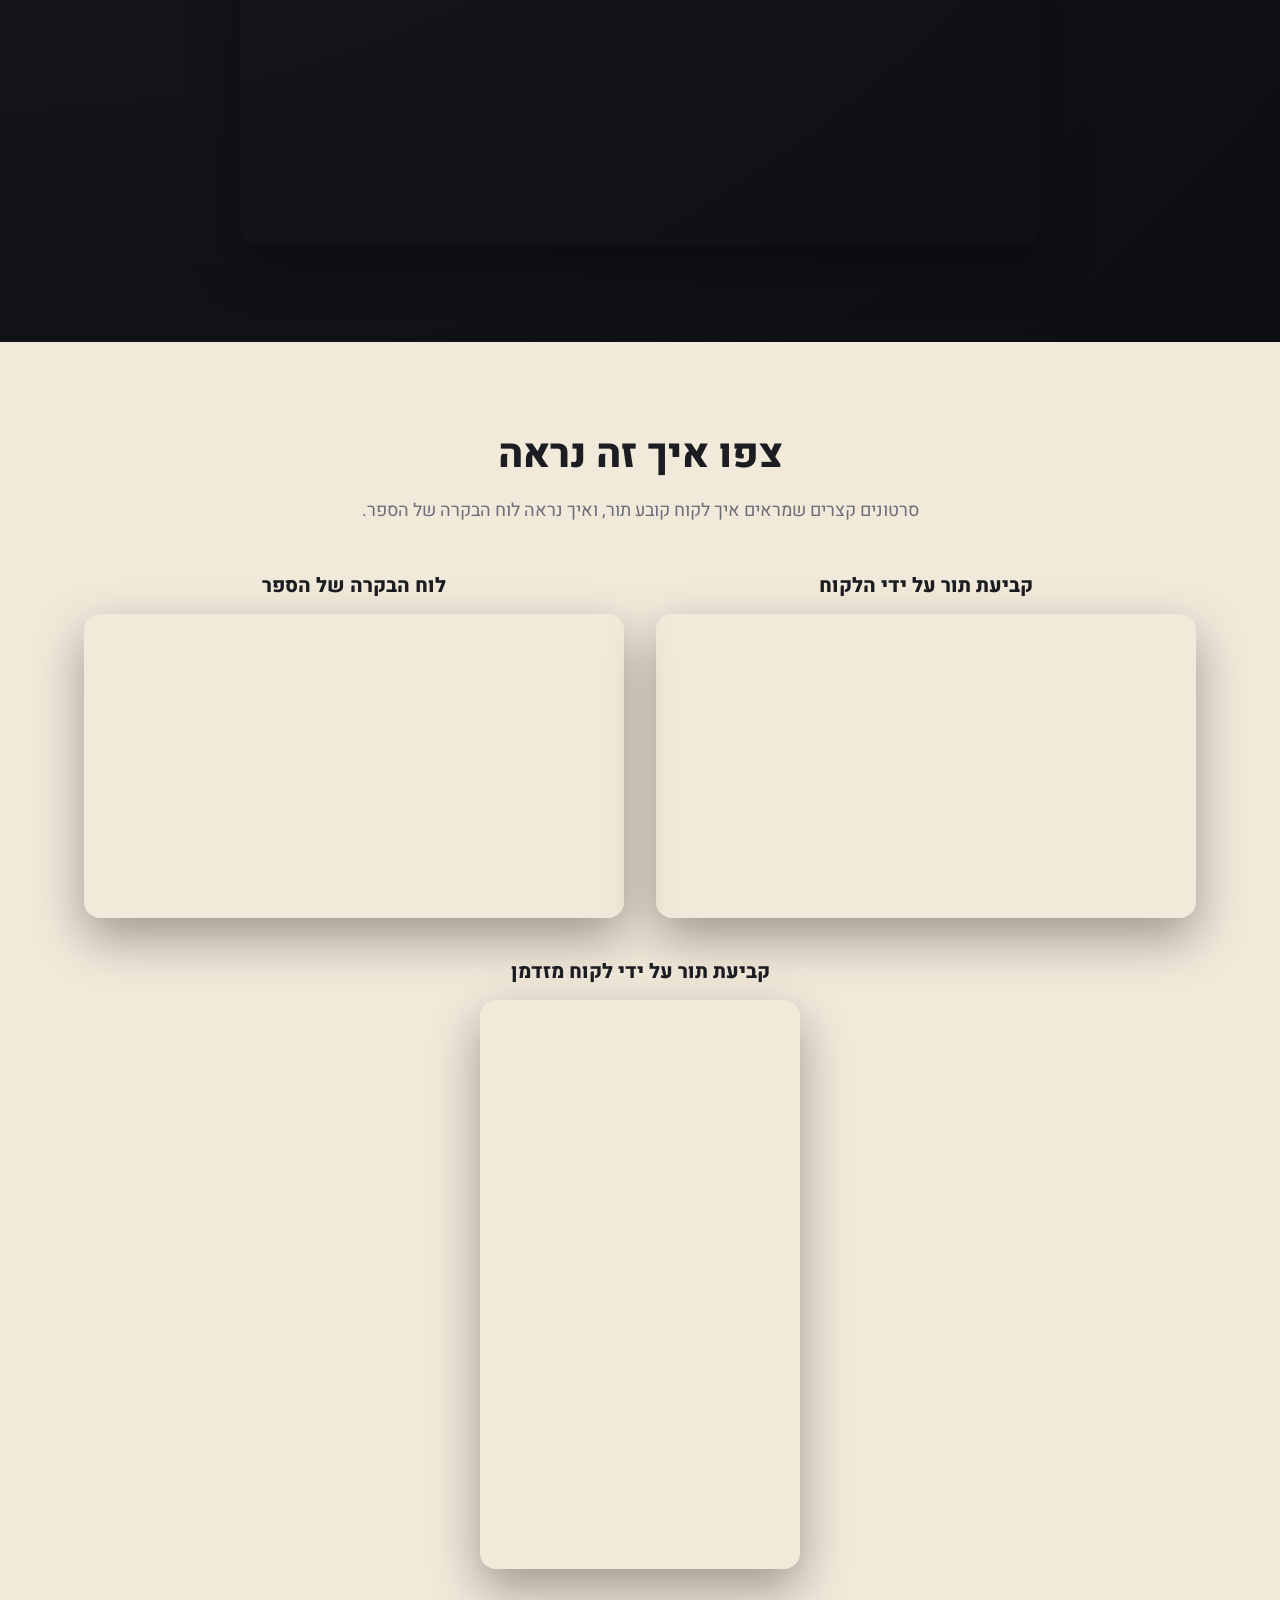
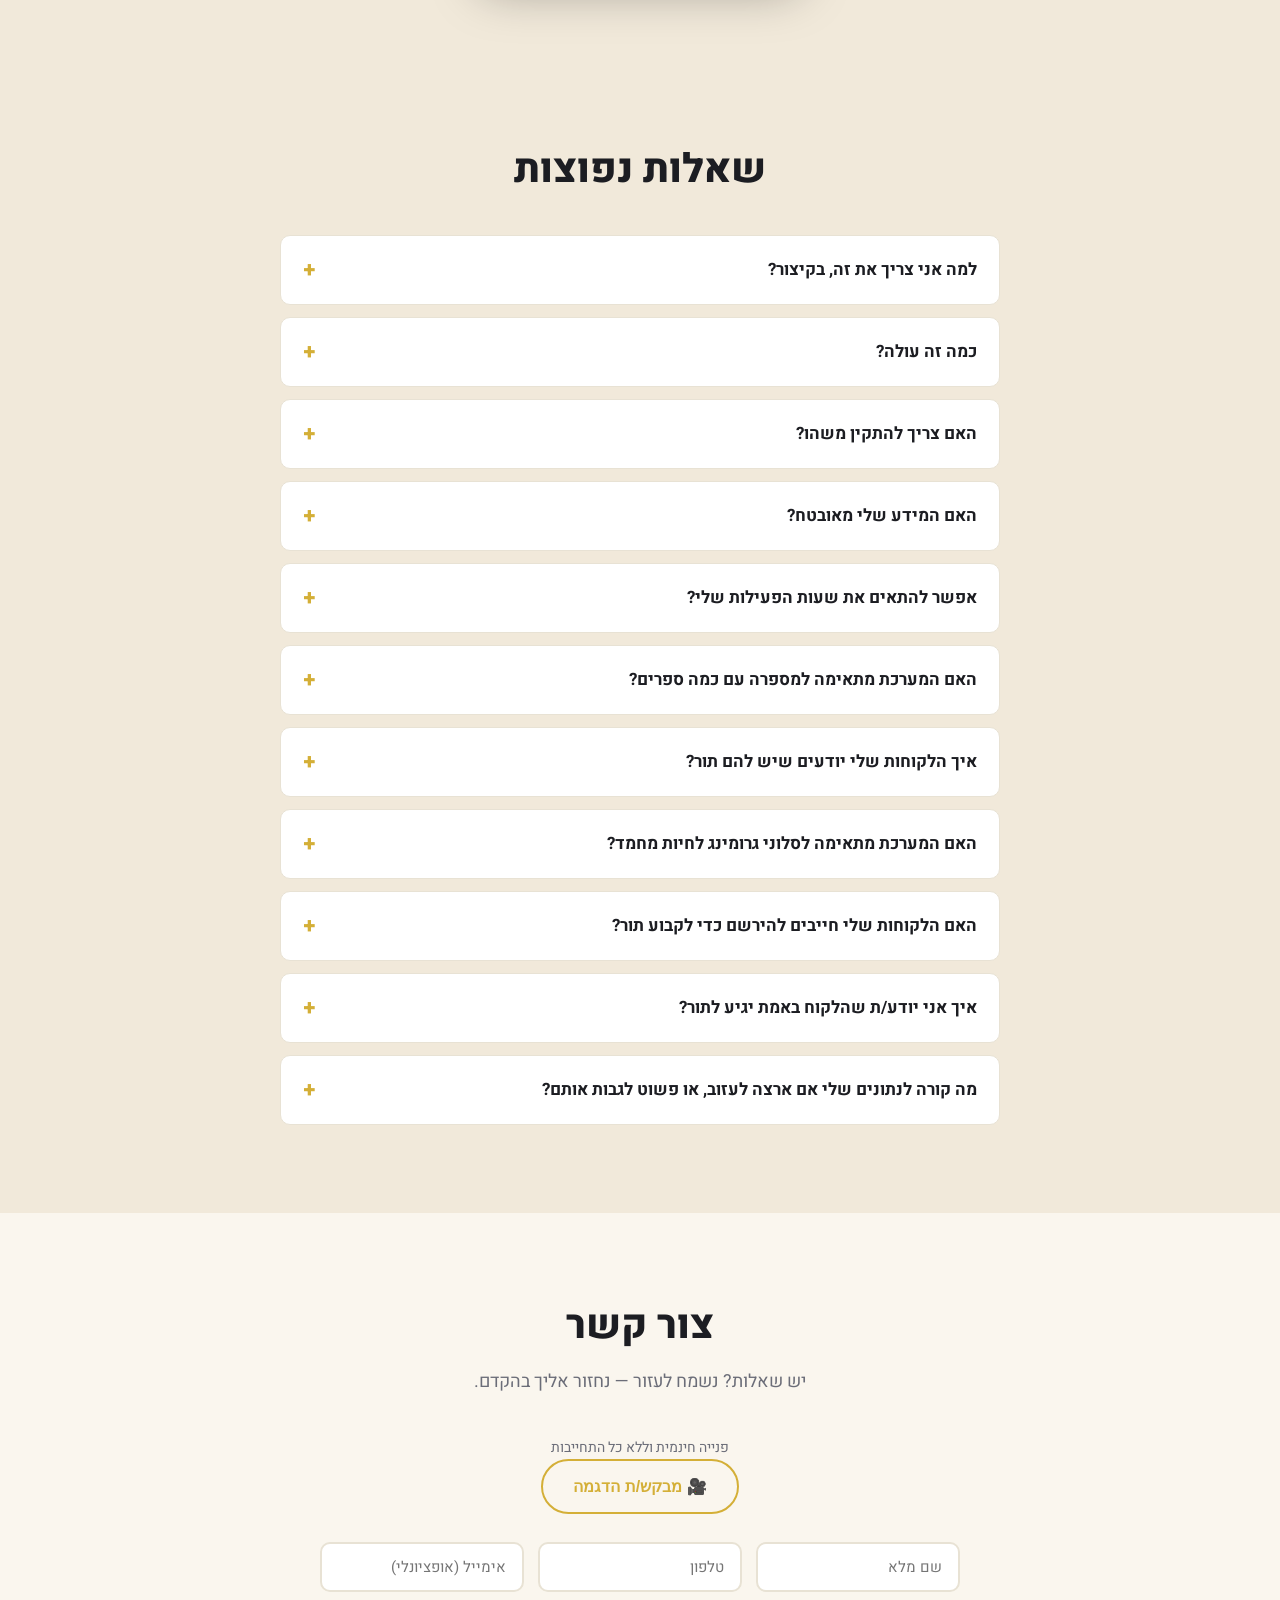
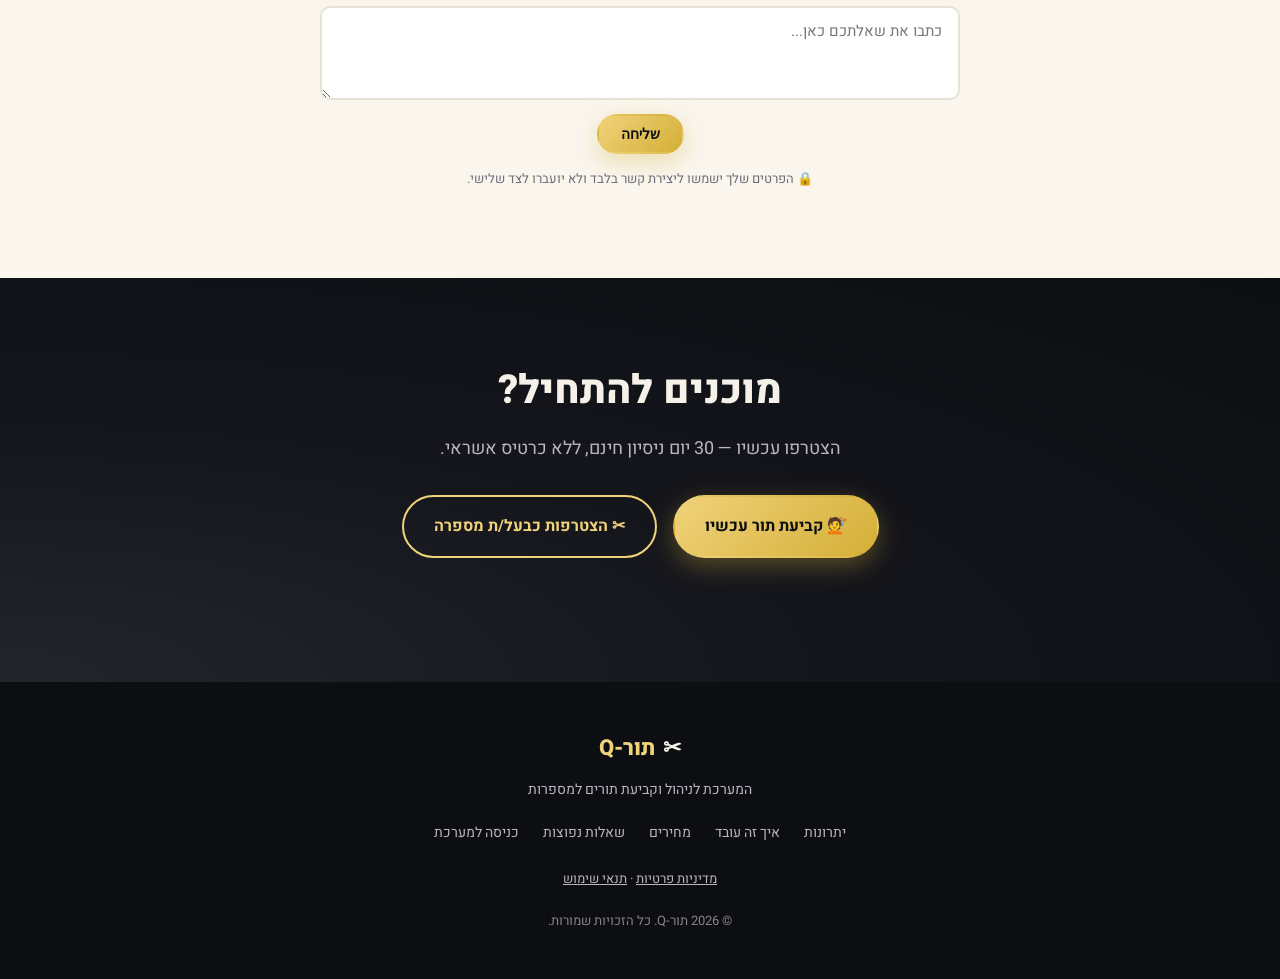
==== commit 3d71a4ee: "Contact form: length limits on name, phone, email and message Co-Authored-By: Claude Sonnet 5.5 <nor" ====
--- a/index.html
+++ b/index.html
@@ -547,18 +547,18 @@
 
         <div class="form-row form-row-triple">
           <div class="form-group">
-            <input type="text" id="contactName" name="name" required aria-label="שם מלא" placeholder="שם מלא" />
+            <input type="text" id="contactName" name="name" maxlength="60" required aria-label="שם מלא" placeholder="שם מלא" />
           </div>
           <div class="form-group">
-            <input type="tel" id="contactPhone" name="phone" required aria-label="טלפון" placeholder="טלפון" />
+            <input type="tel" id="contactPhone" name="phone" maxlength="20" inputmode="tel" required aria-label="טלפון" placeholder="טלפון" />
           </div>
           <div class="form-group">
-            <input type="email" id="contactEmail" name="email" aria-label="אימייל (אופציונלי)" placeholder="אימייל (אופציונלי)" />
+            <input type="email" id="contactEmail" name="email" maxlength="100" aria-label="אימייל (אופציונלי)" placeholder="אימייל (אופציונלי)" />
           </div>
         </div>
 
         <div class="form-group">
-          <textarea id="contactMessage" name="message" rows="3" required aria-label="הודעה" placeholder="כתבו את שאלתכם כאן..."></textarea>
+          <textarea id="contactMessage" name="message" rows="3" maxlength="1000" required aria-label="הודעה" placeholder="כתבו את שאלתכם כאן..."></textarea>
         </div>
 
         <button type="submit" class="btn btn-primary btn-small" id="contactSubmitBtn">שליחה</button>
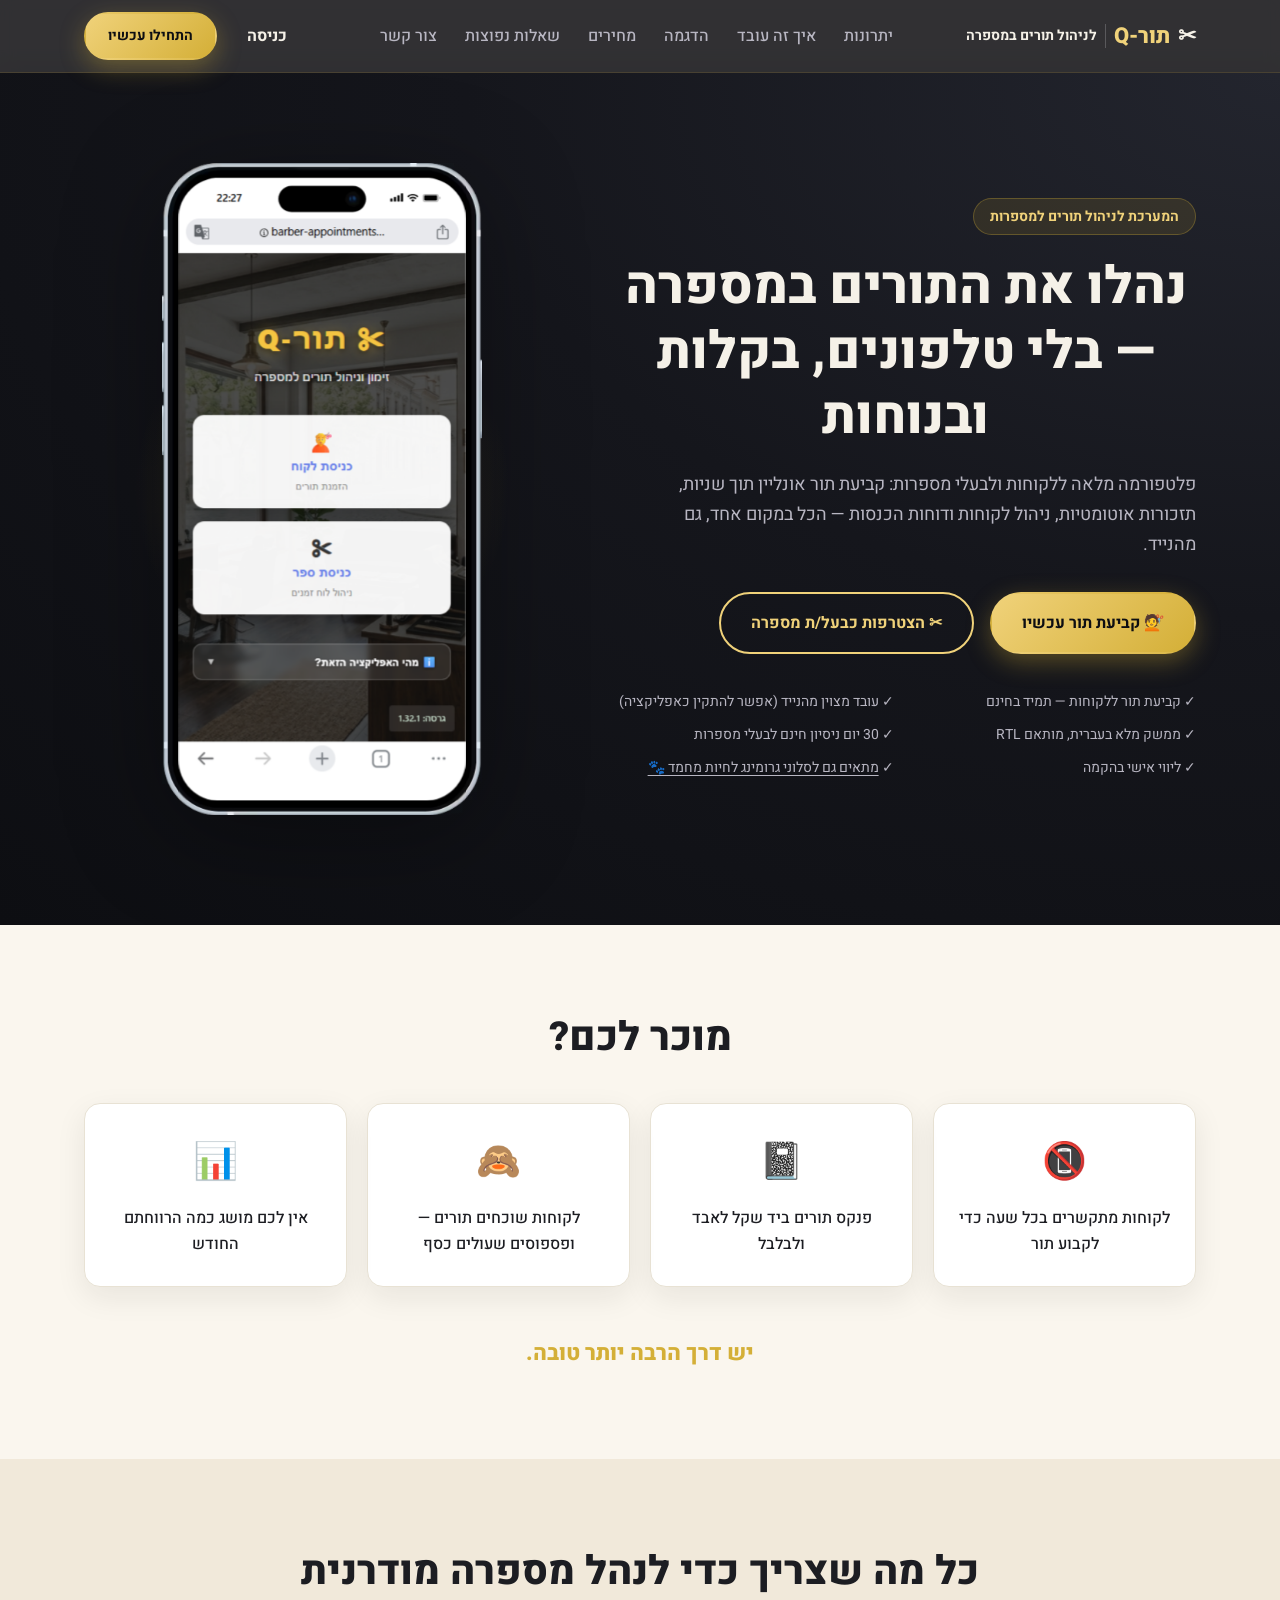
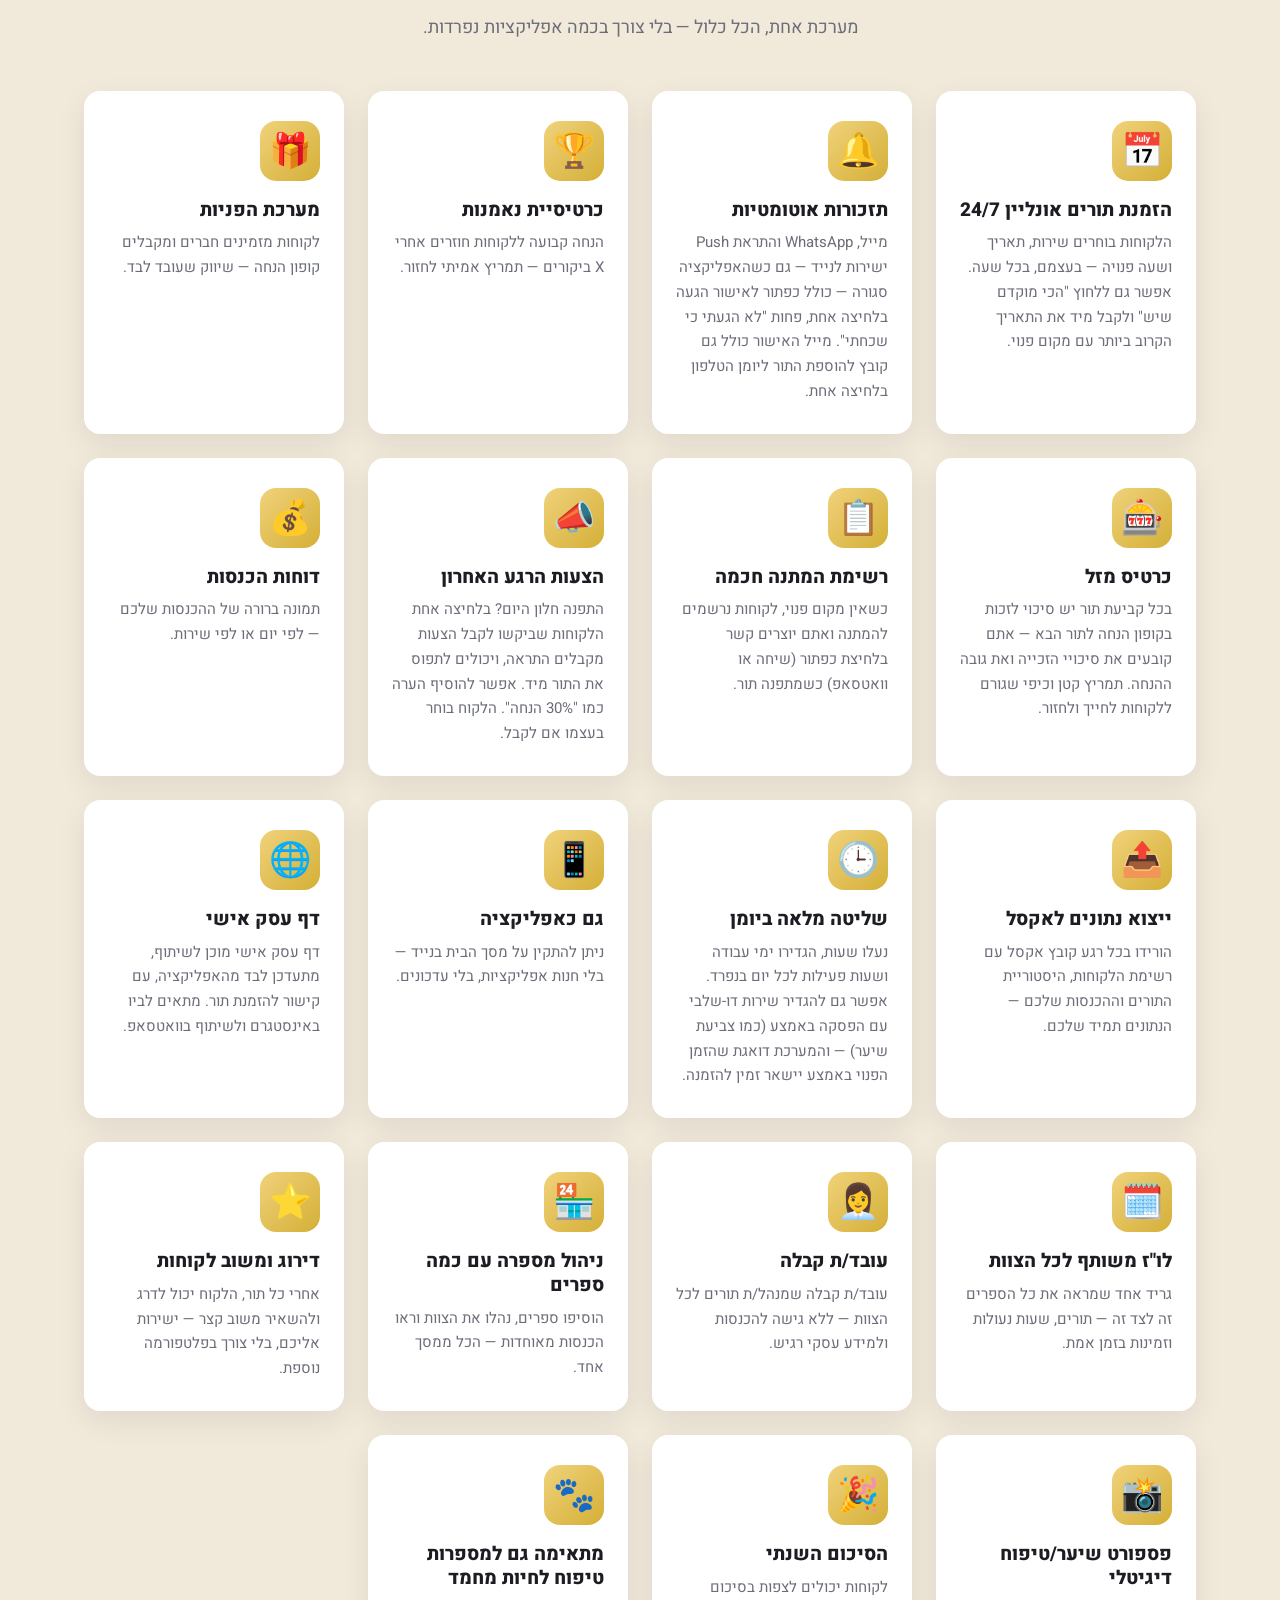
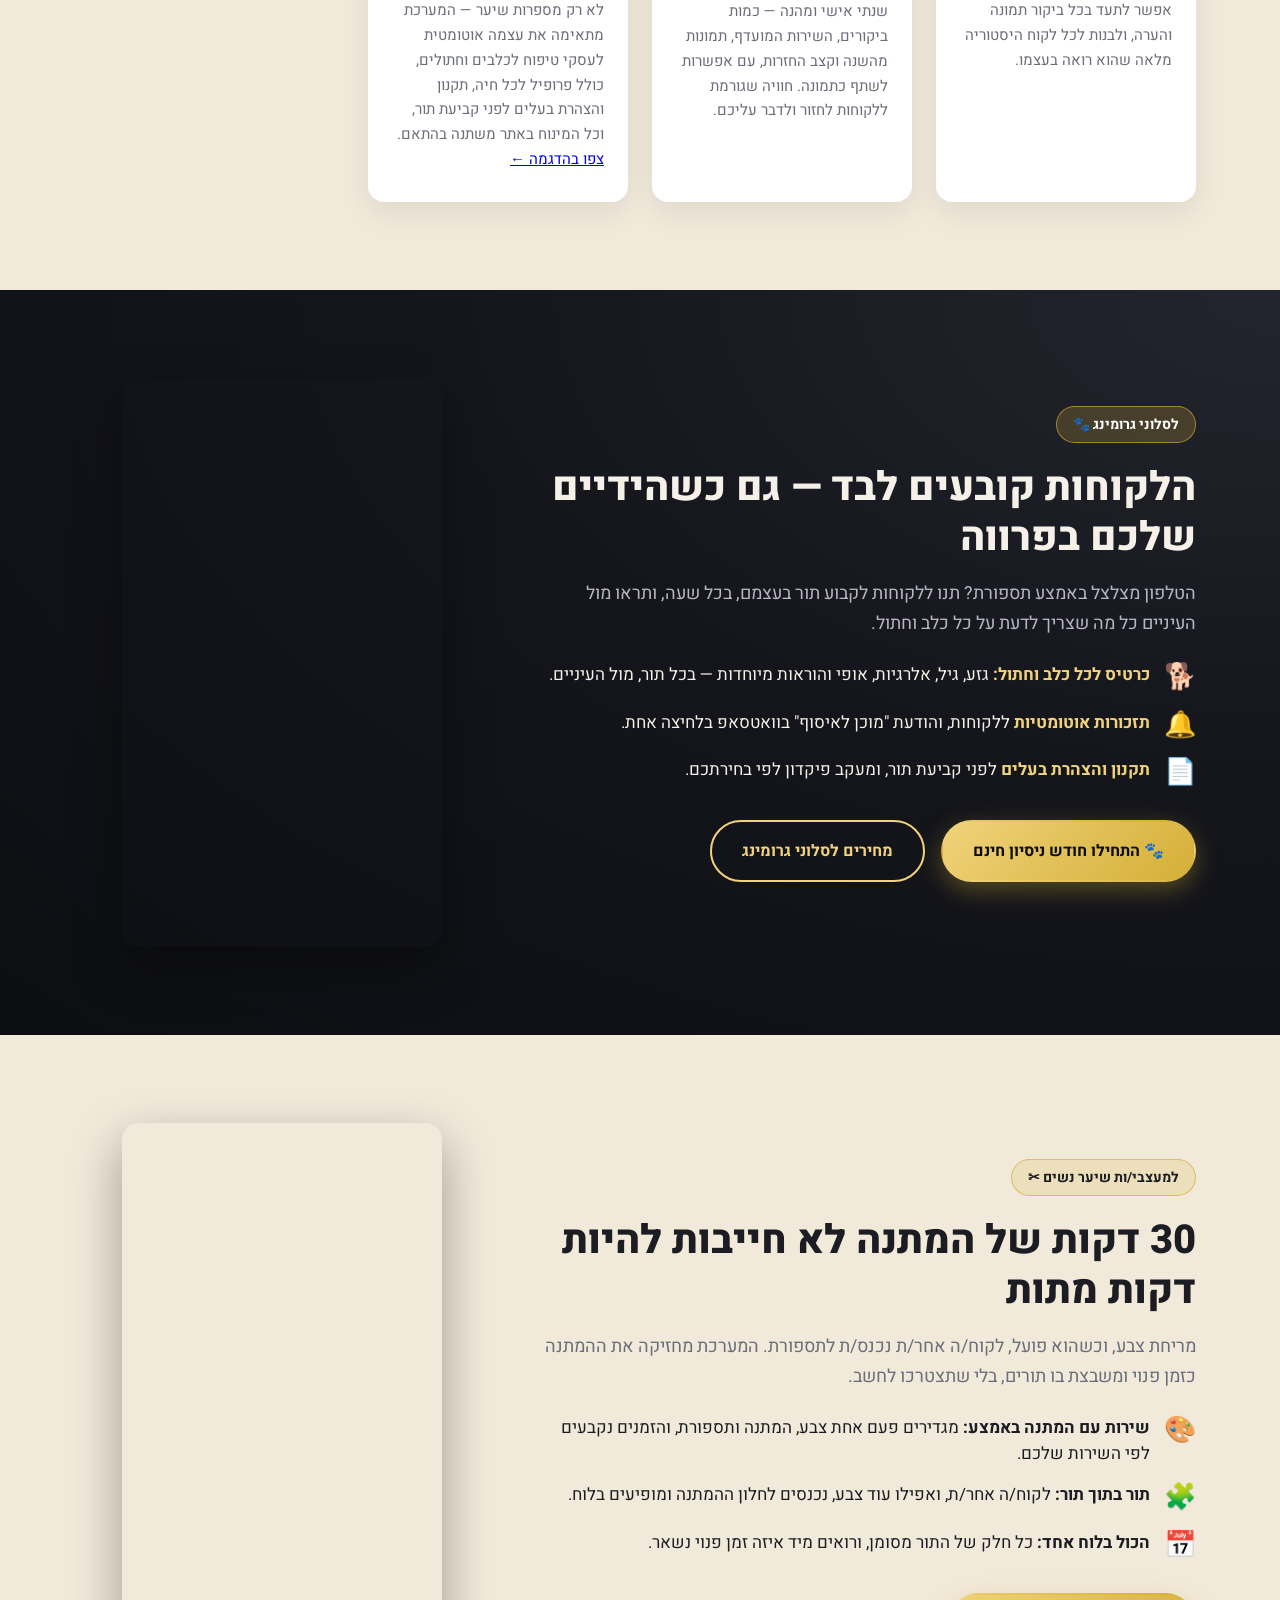
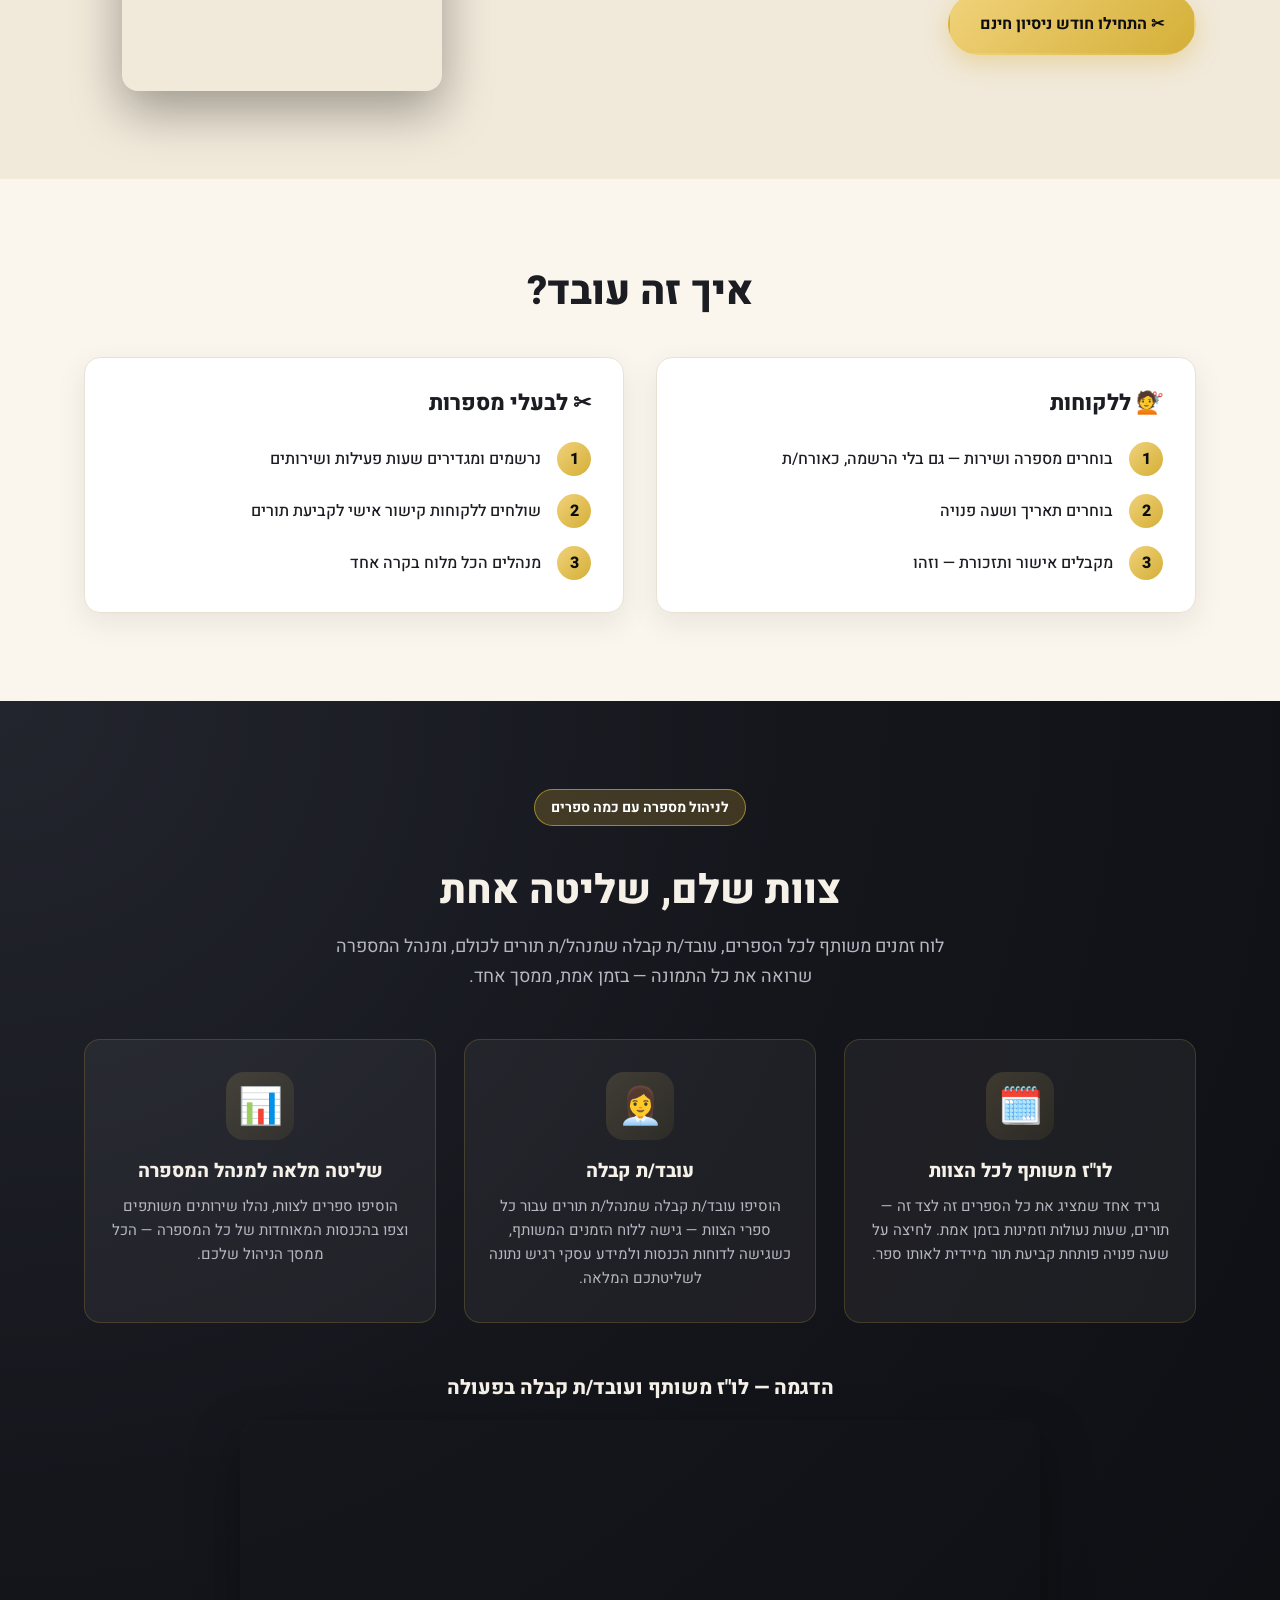
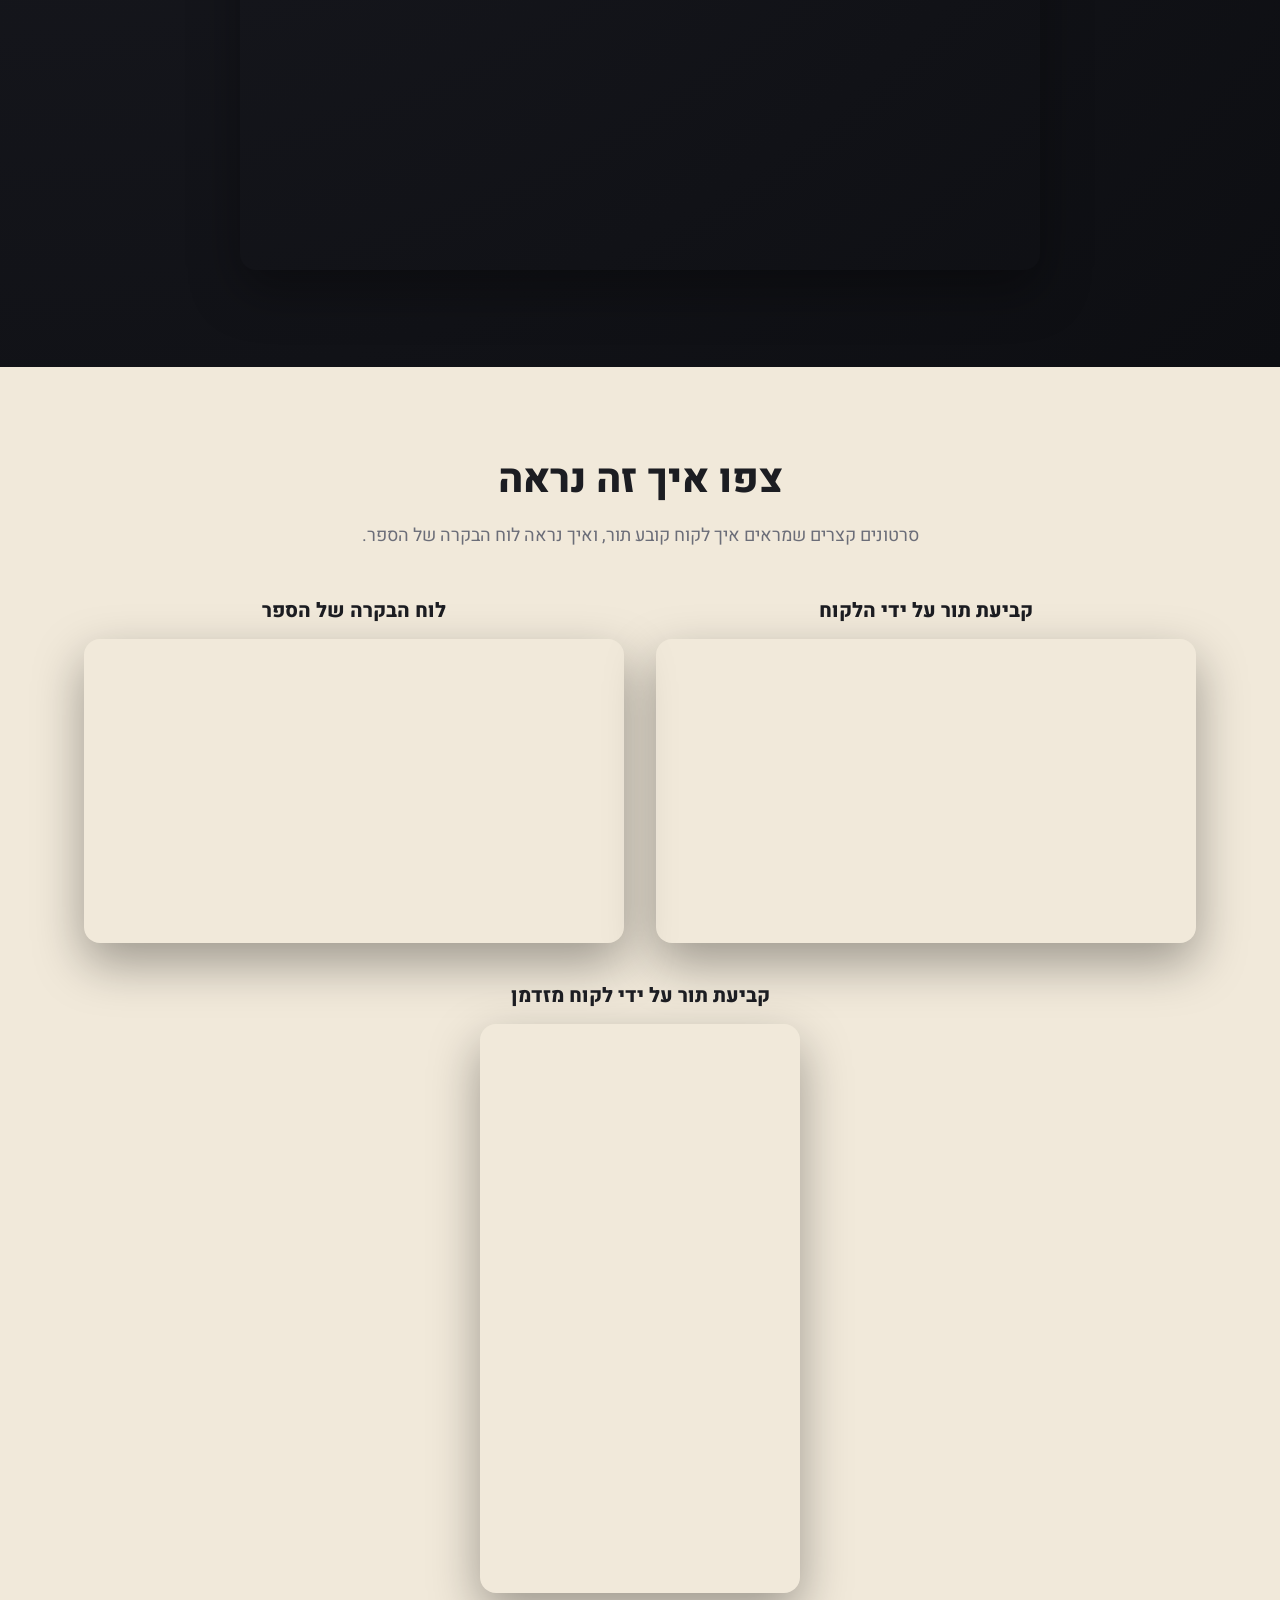
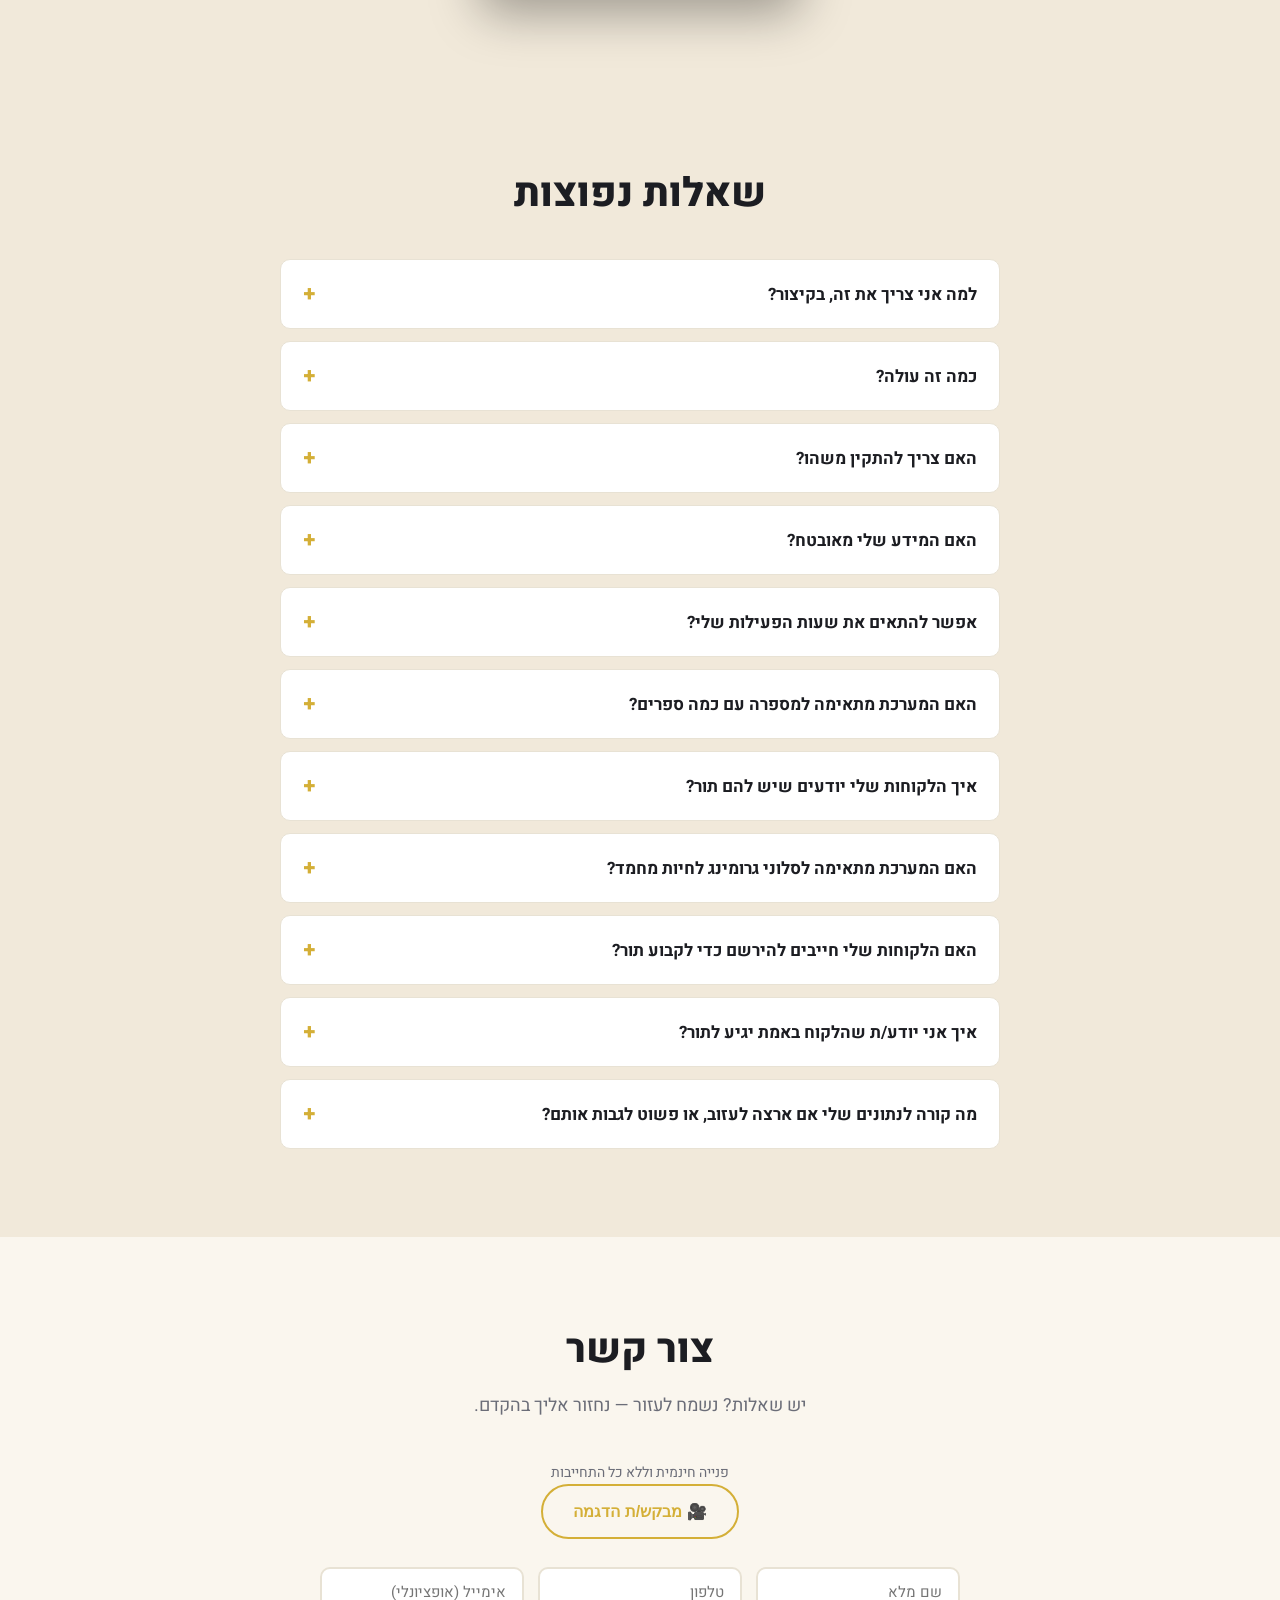
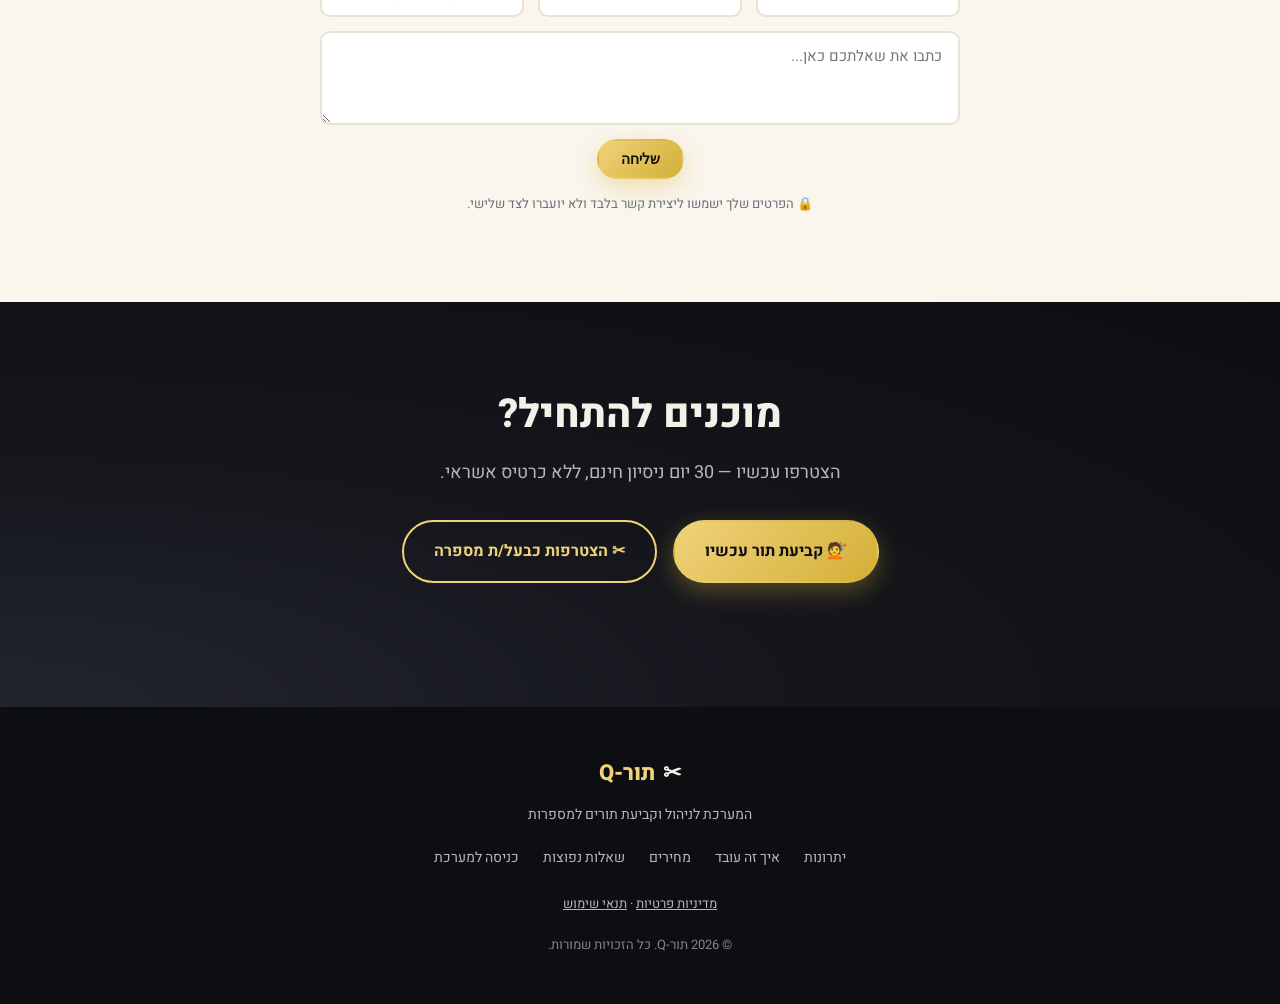
==== commit 42c2c45b: "Landing: add last-minute offers feature card Co-Authored-By: Claude Sonnet 5.5 <noreply@anthropic.co" ====
--- a/index.html
+++ b/index.html
@@ -171,6 +171,11 @@
           <p>כשאין מקום פנוי, לקוחות נרשמים להמתנה ואתם יוצרים קשר בלחיצת כפתור (שיחה או וואטסאפ) כשמתפנה תור.</p>
         </div>
         <div class="feature-card reveal">
+          <span class="feature-icon">📣</span>
+          <h3>הצעות הרגע האחרון</h3>
+          <p>התפנה חלון היום? בלחיצה אחת הלקוחות שביקשו לקבל הצעות מקבלים התראה, ויכולים לתפוס את התור מיד. אפשר להוסיף הערה כמו "30% הנחה". הלקוח בוחר בעצמו אם לקבל.</p>
+        </div>
+        <div class="feature-card reveal">
           <span class="feature-icon">💰</span>
           <h3>דוחות הכנסות</h3>
           <p>תמונה ברורה של ההכנסות שלכם — לפי יום או לפי שירות.</p>
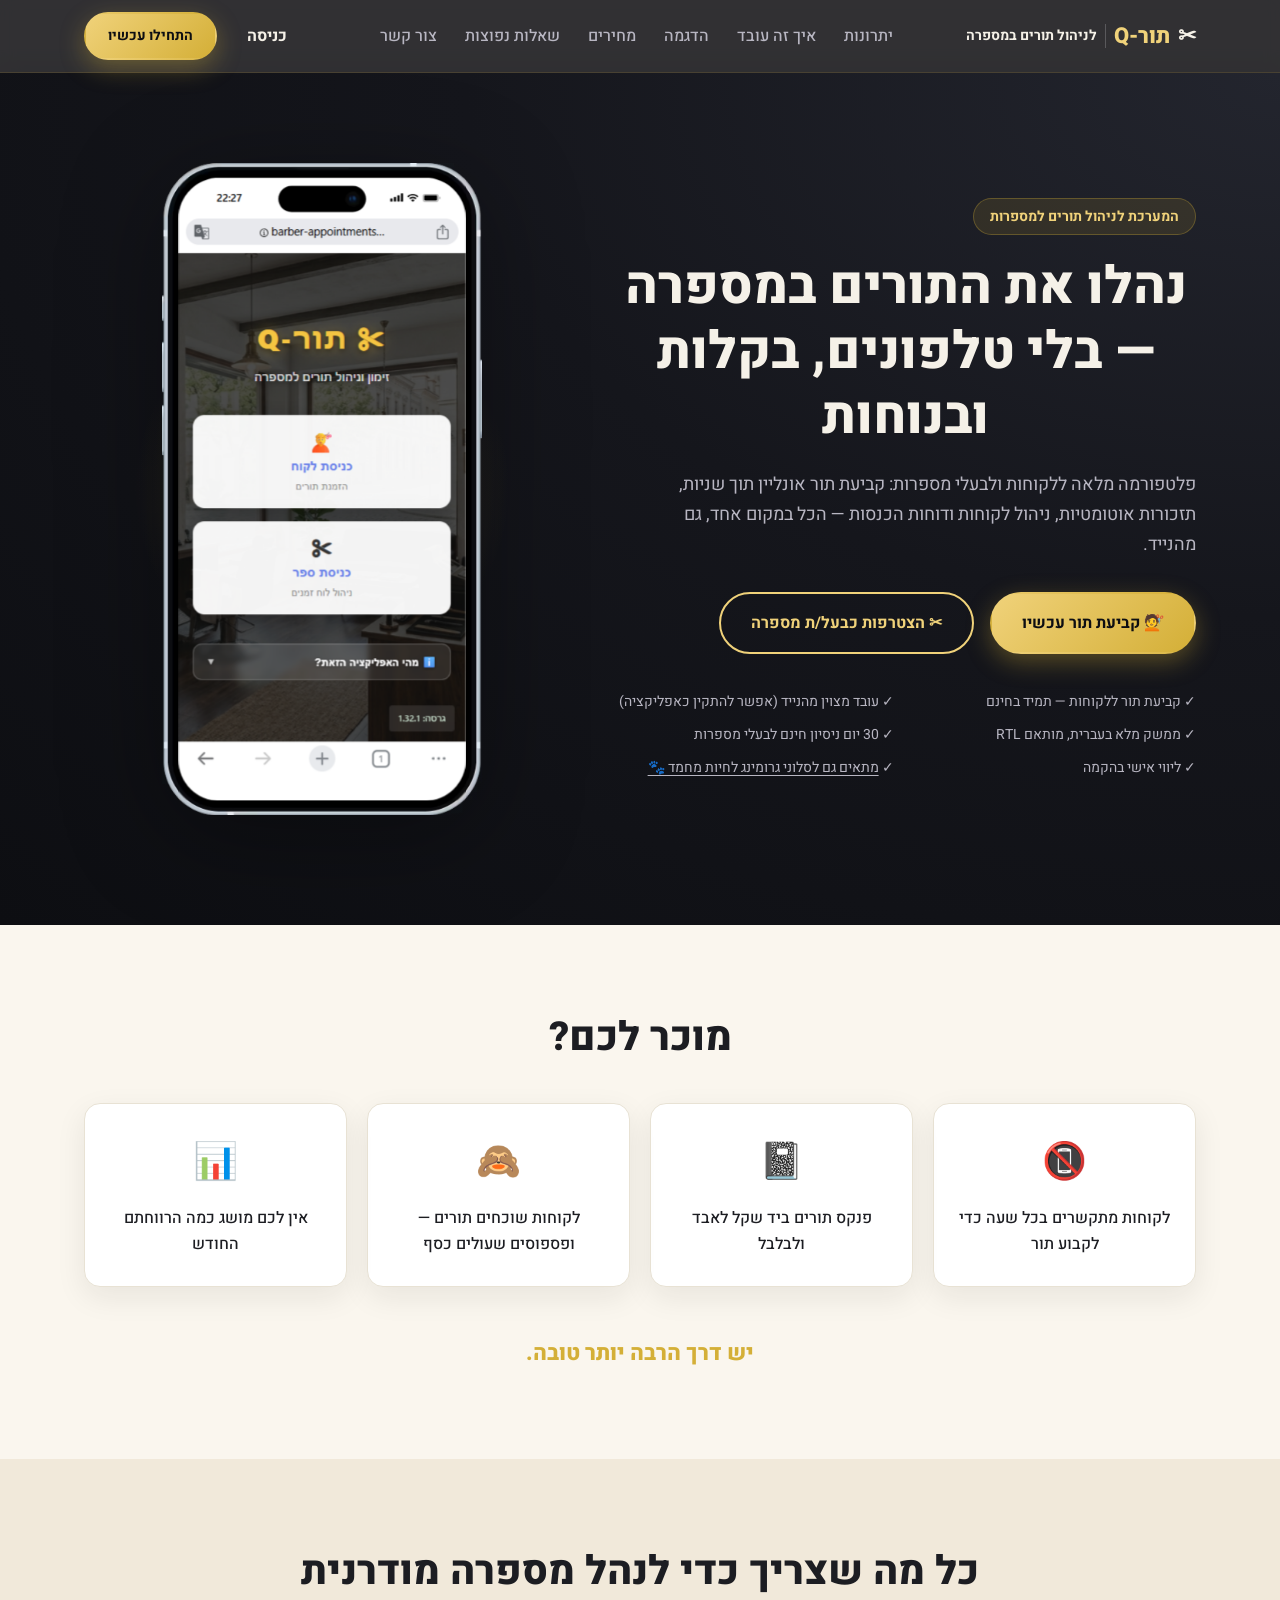
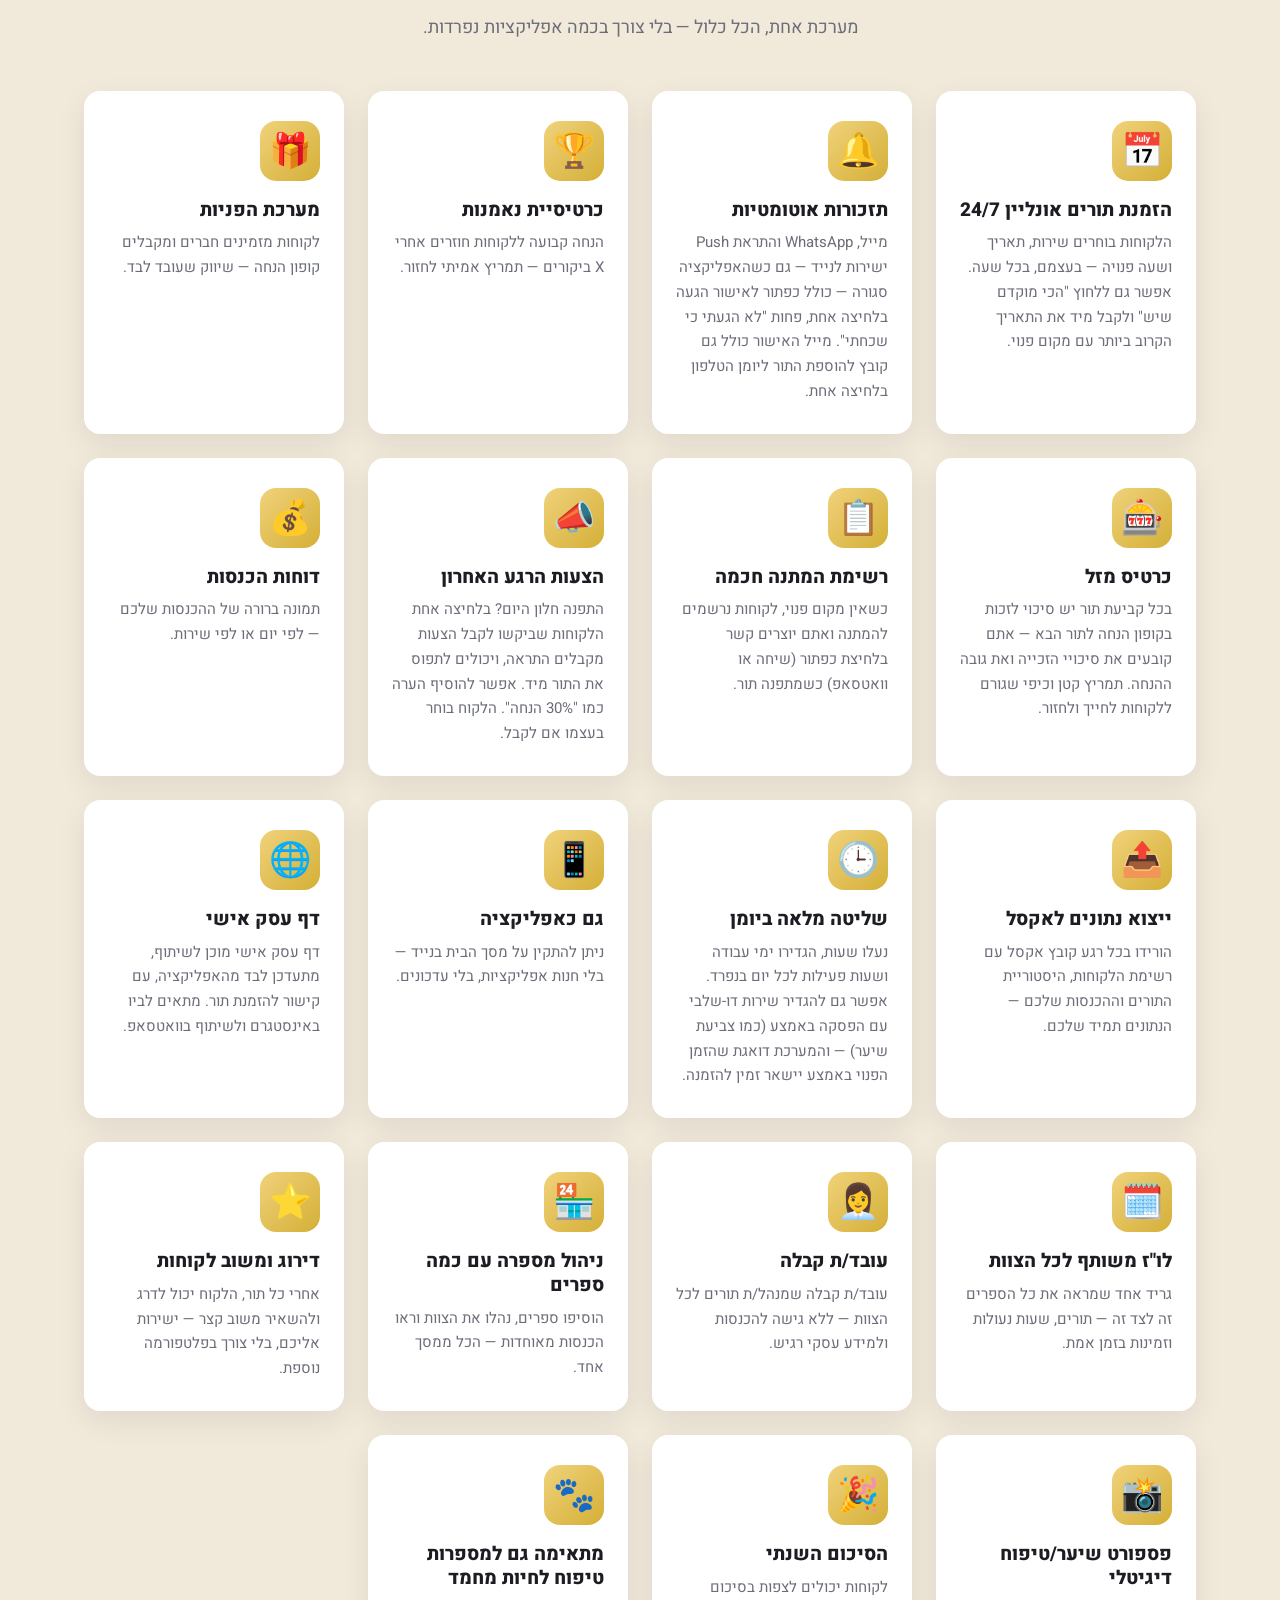
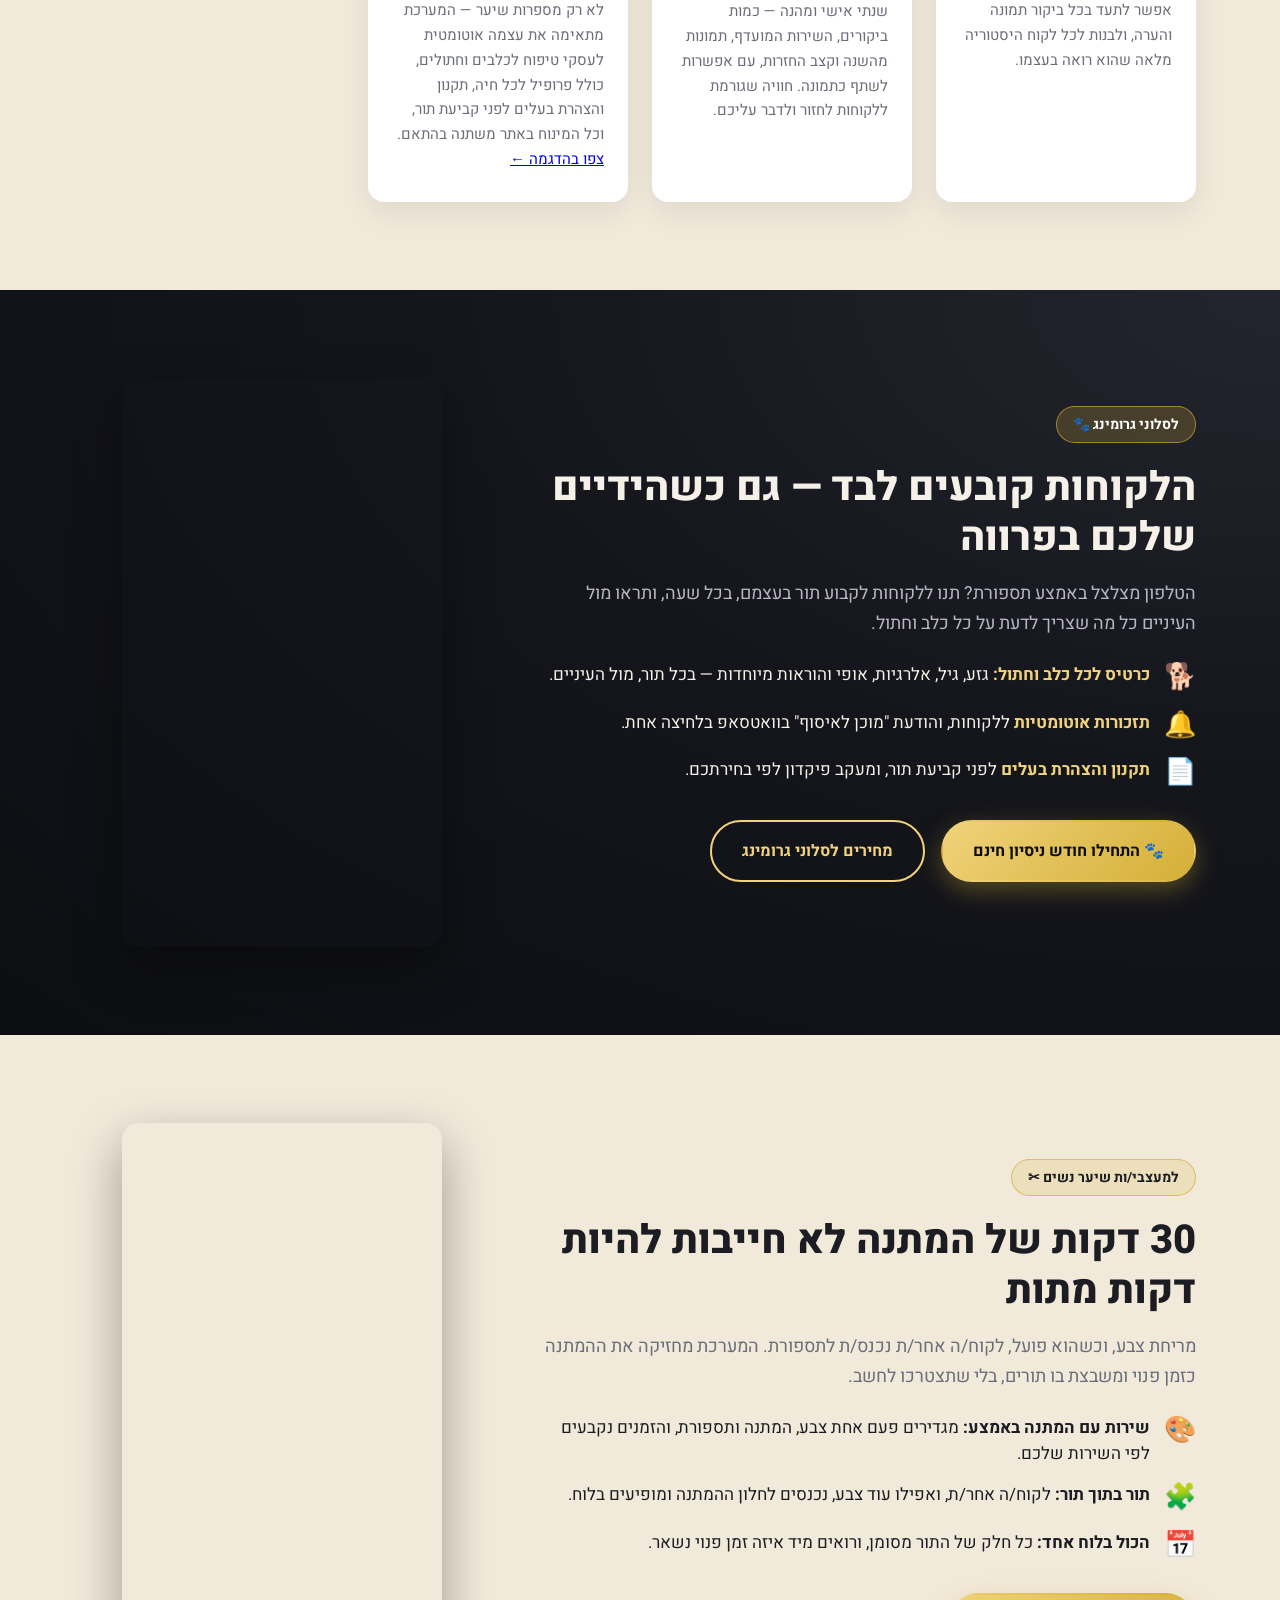
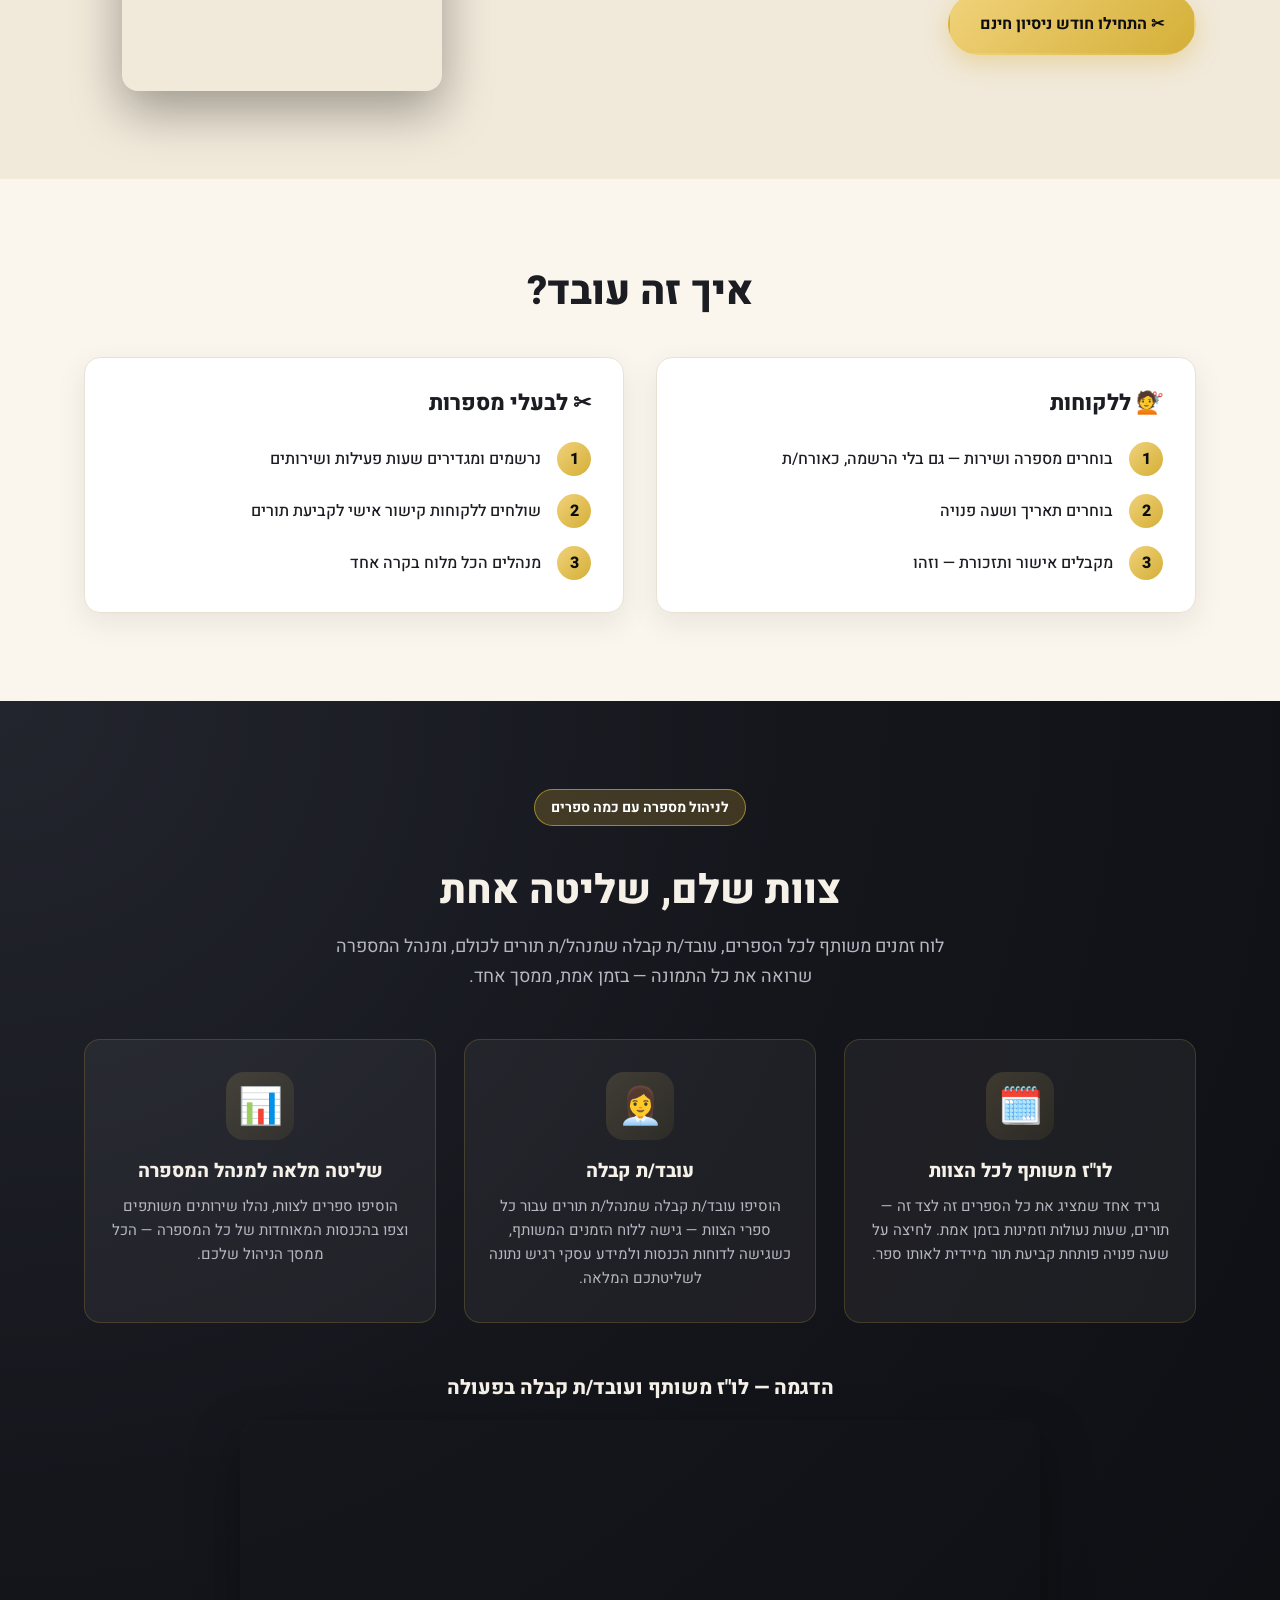
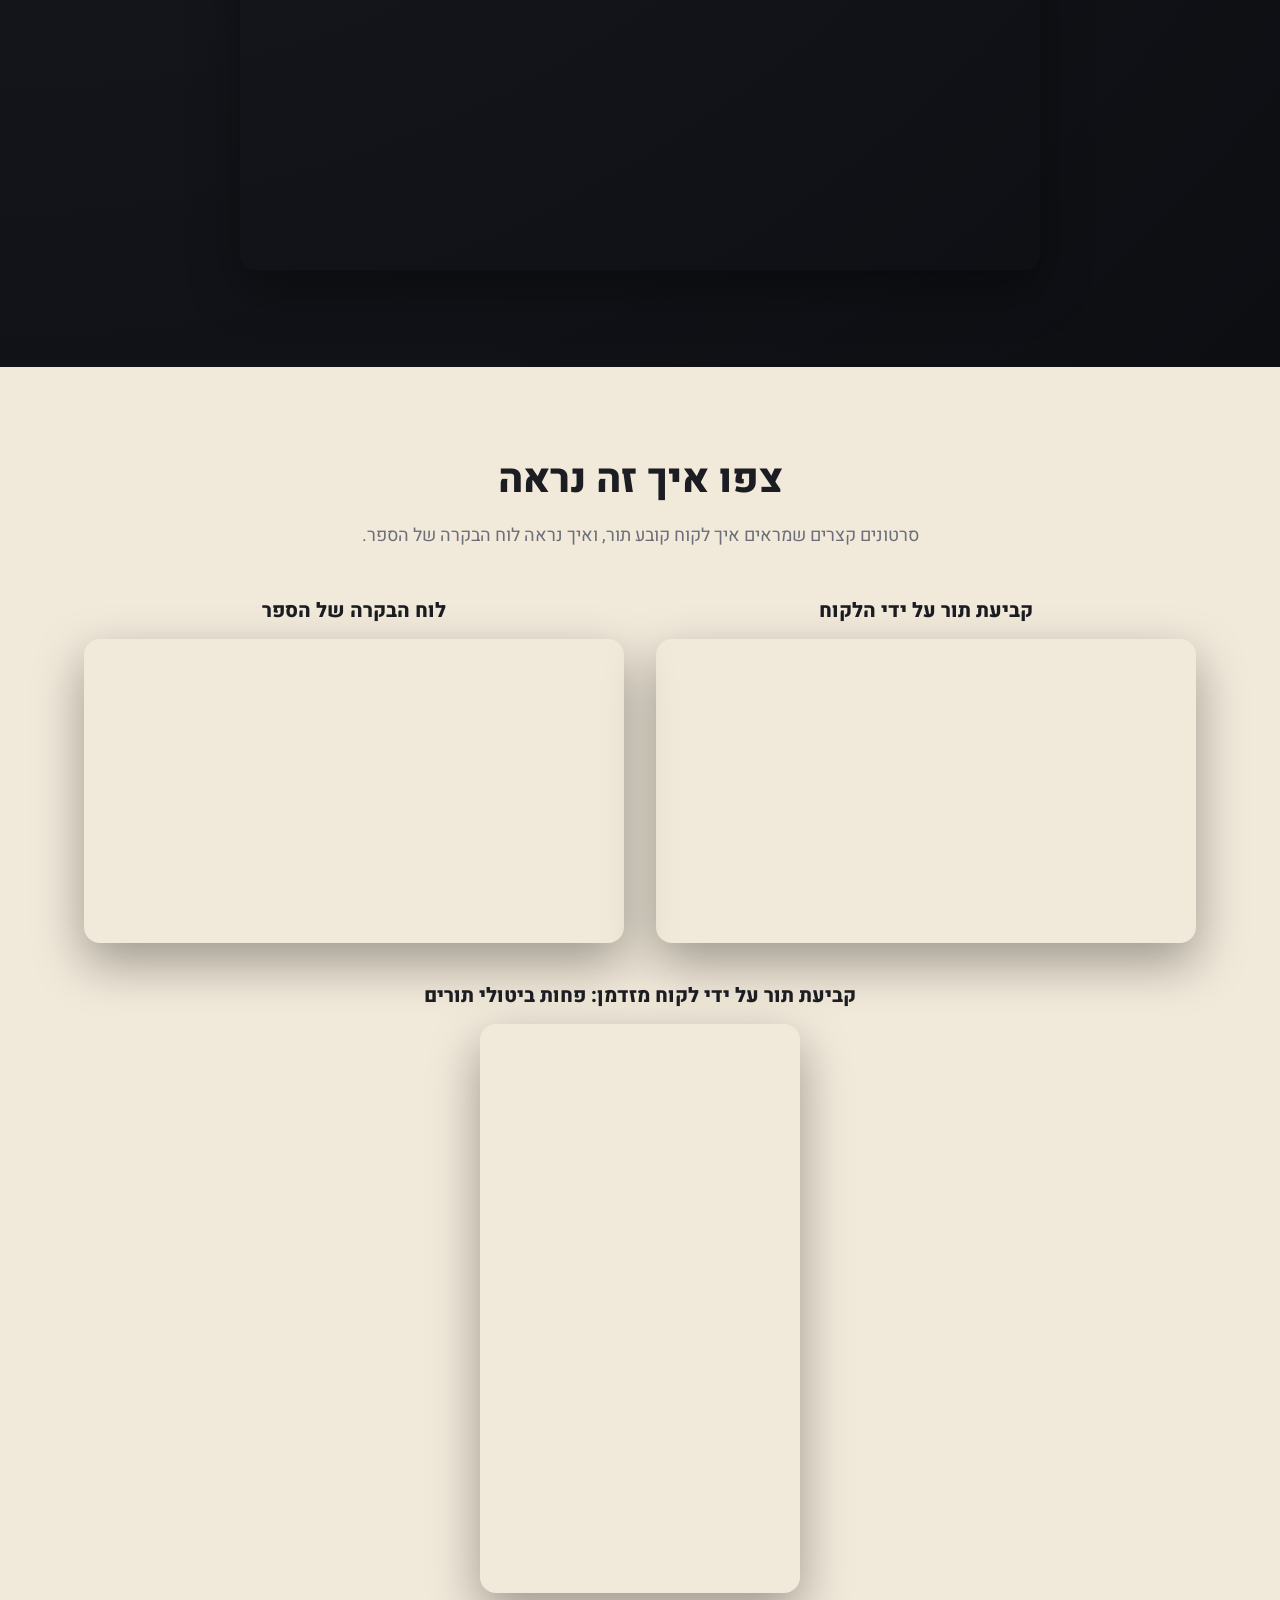
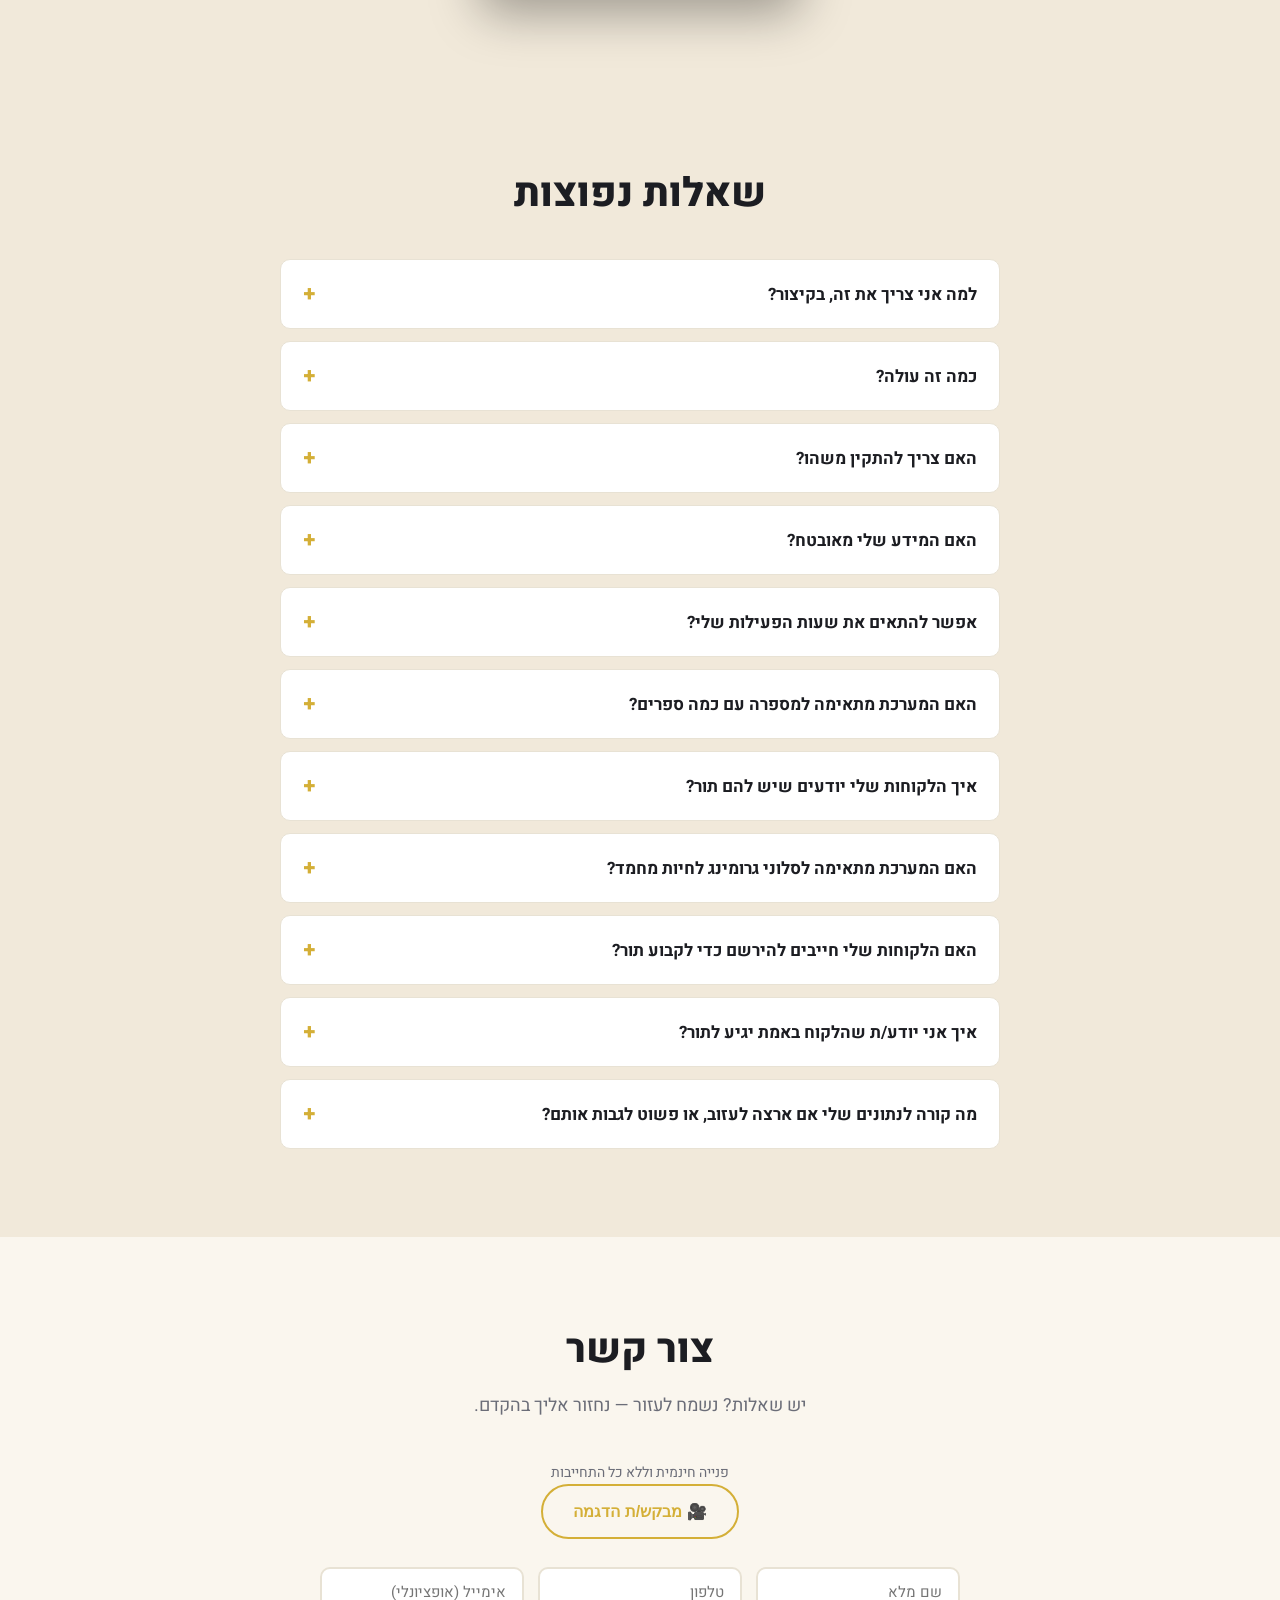
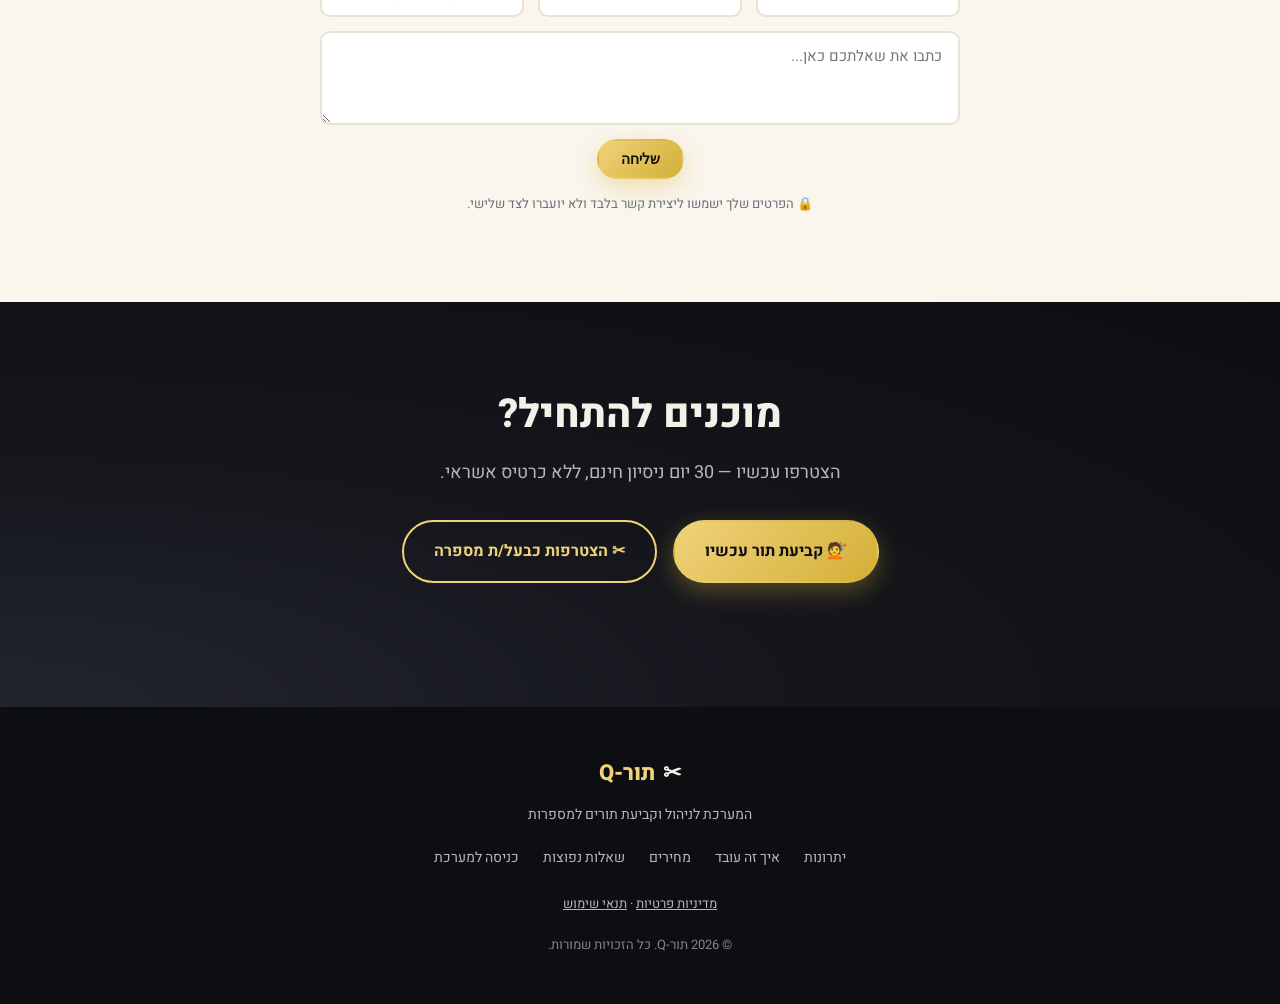
==== commit 71cb2734: "Landing: replace guest-booking video with blurred no-show version (pg6XPO7E-fQ) Co-Authored-By: Clau" ====
--- a/index.html
+++ b/index.html
@@ -386,9 +386,9 @@
           </div>
         </div>
         <div class="video-card video-card-full" id="video-guest">
-          <h3 class="video-card-title">קביעת תור על ידי לקוח מזדמן</h3>
+          <h3 class="video-card-title">קביעת תור על ידי לקוח מזדמן: פחות ביטולי תורים</h3>
           <div class="video-frame video-frame-portrait">
-            <iframe src="https://www.youtube-nocookie.com/embed/vnogUOVkHoA?rel=0" title="קביעת תור על ידי לקוח מזדמן"
+            <iframe src="https://www.youtube-nocookie.com/embed/pg6XPO7E-fQ?rel=0" title="קביעת תור על ידי לקוח מזדמן: פחות ביטולי תורים"
                     allow="accelerometer; autoplay; clipboard-write; encrypted-media; gyroscope; picture-in-picture"
                     allowfullscreen></iframe>
           </div>
